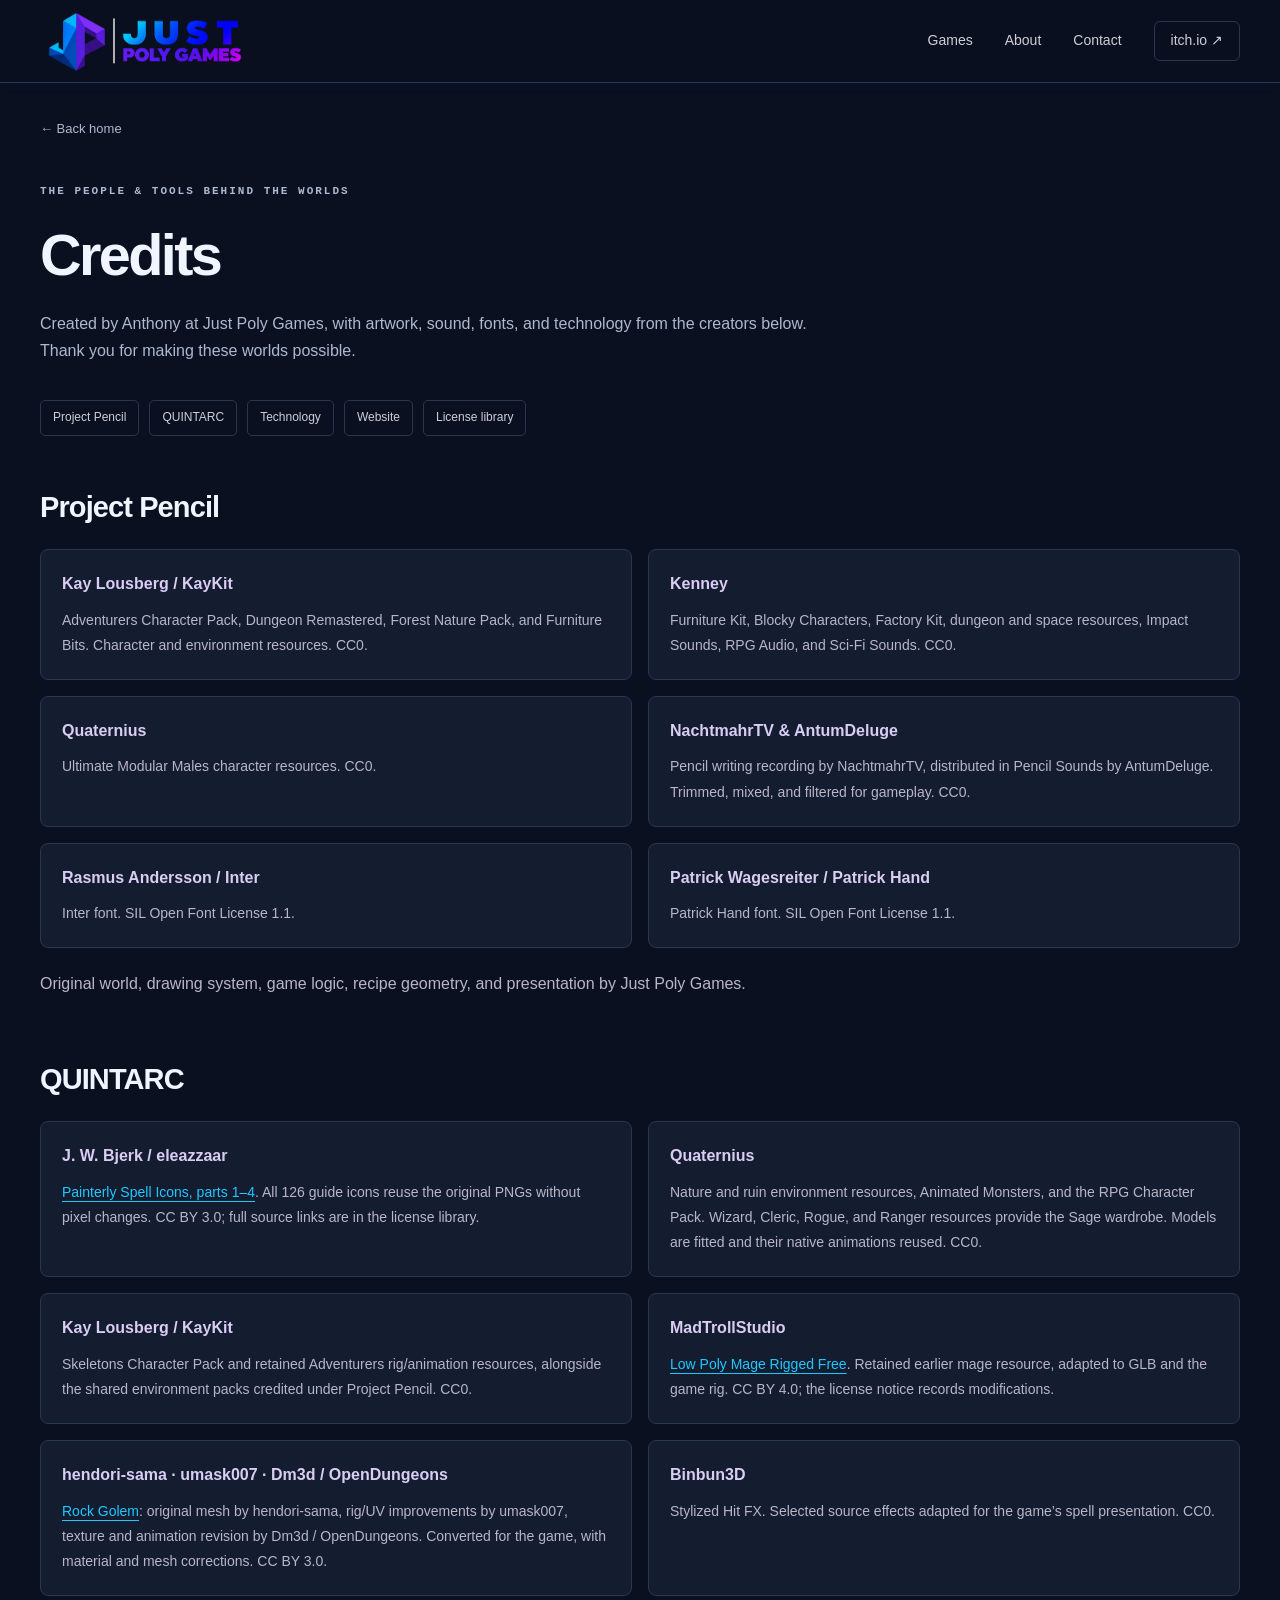
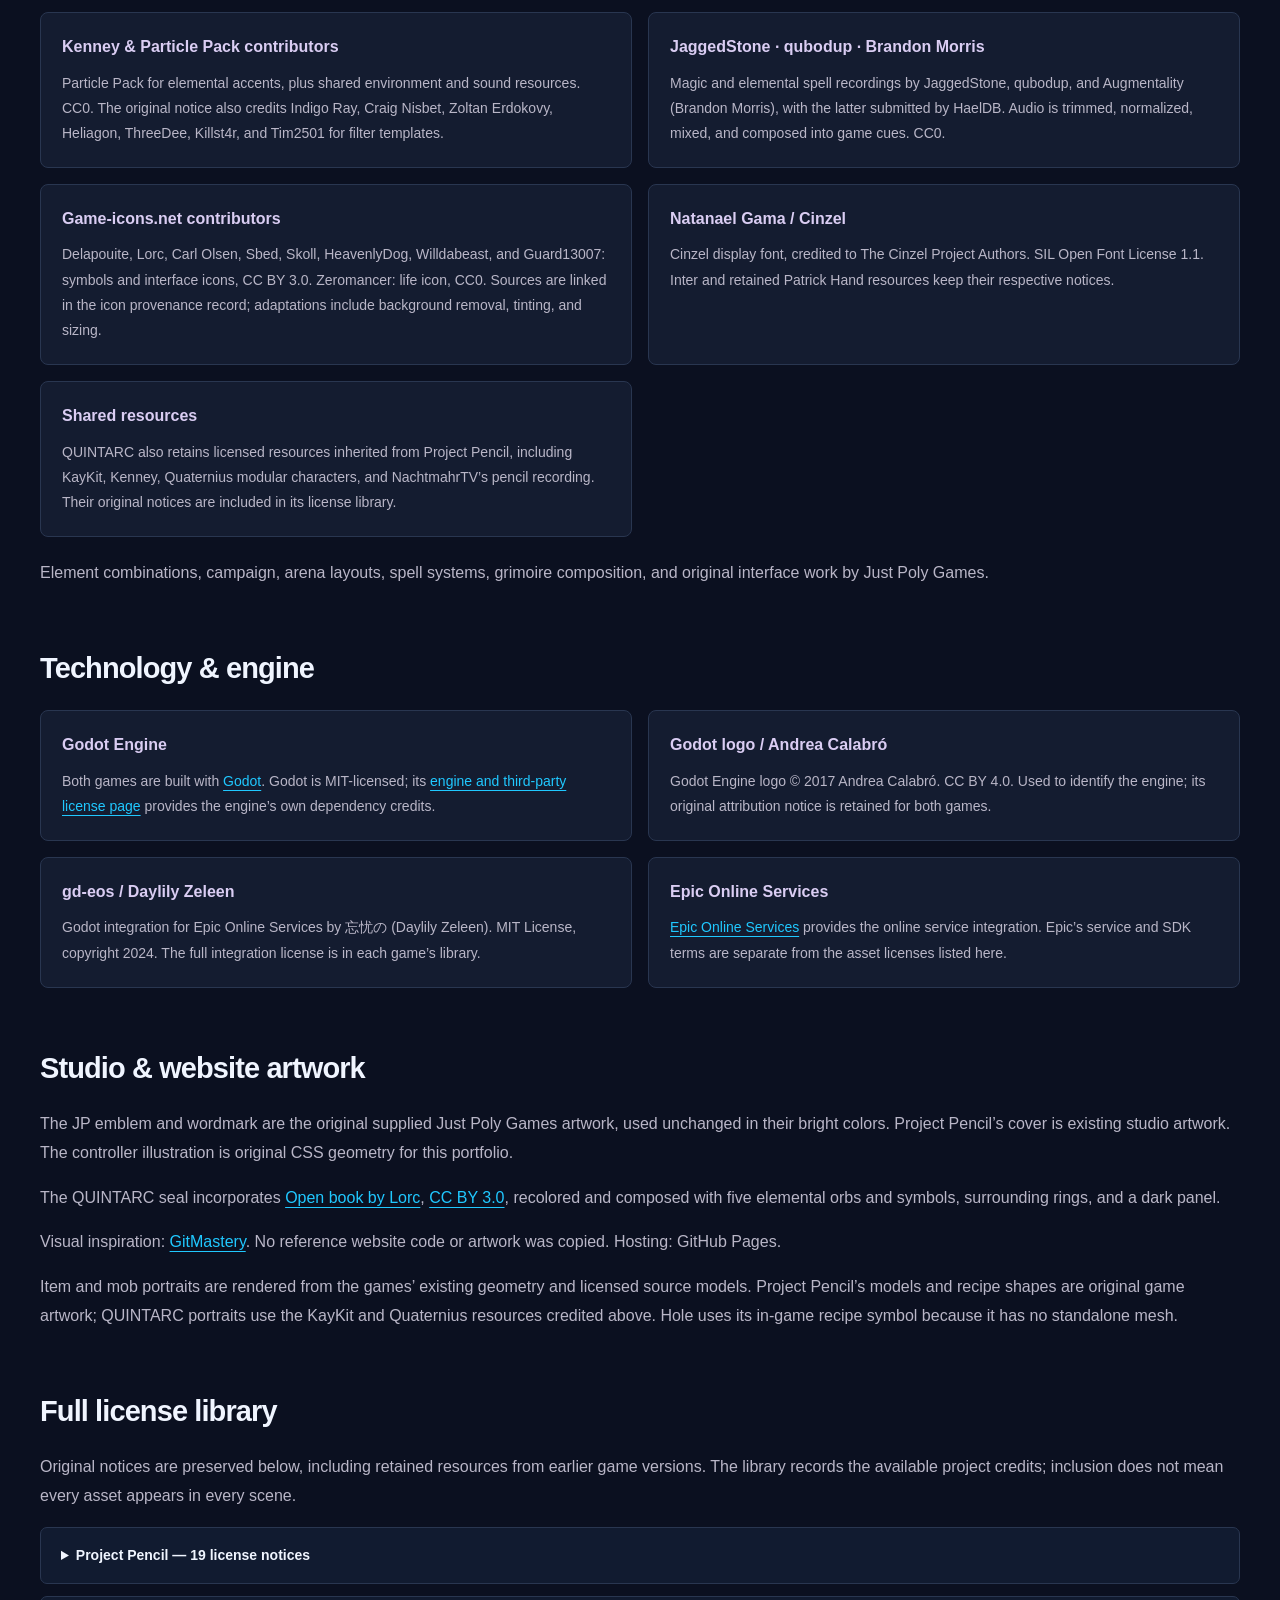
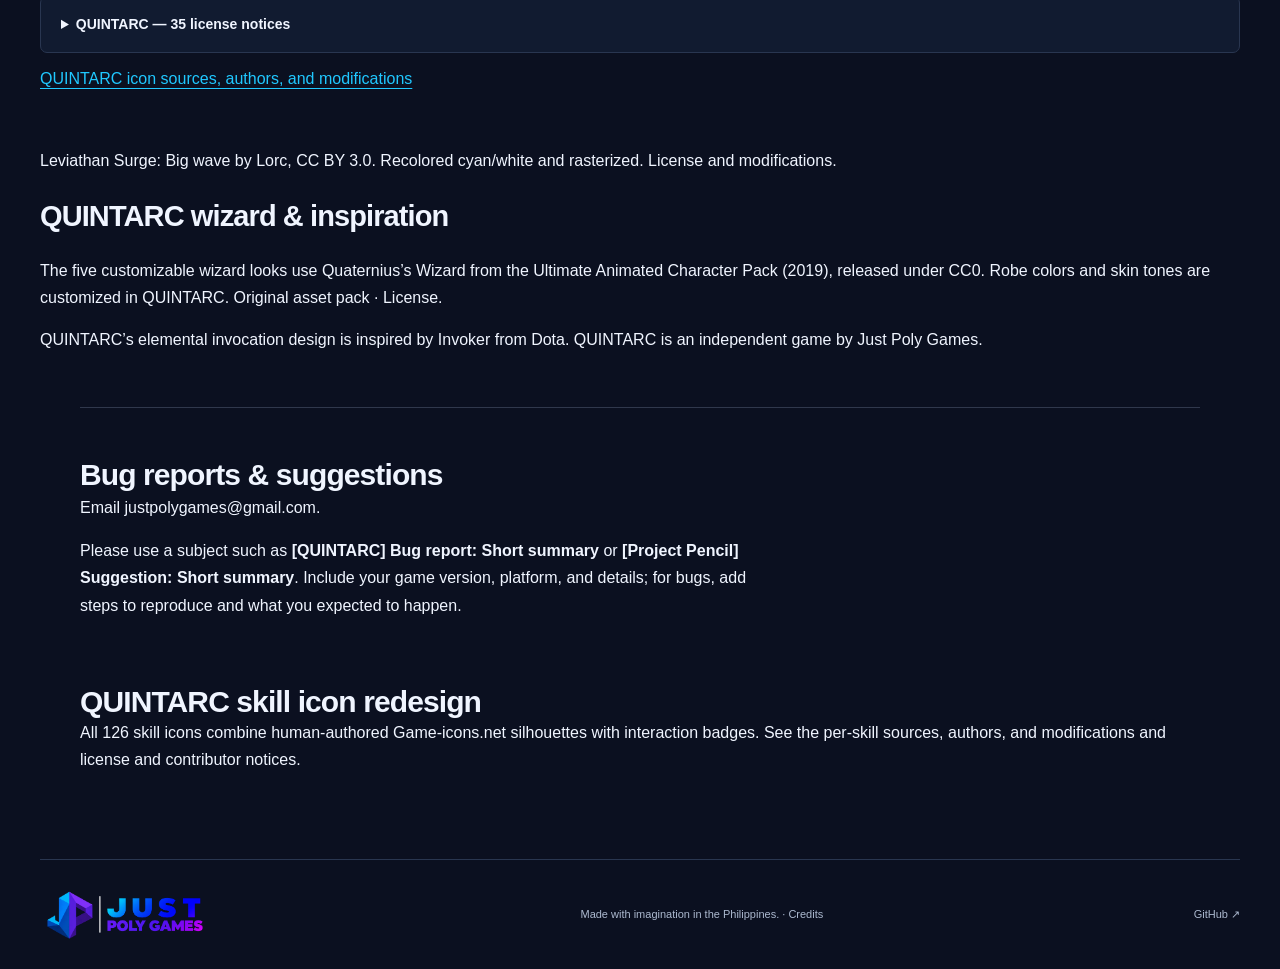
==== credits/index.html @ 2f8baa69 "Publish clean page URLs, current QUINTARC skills and contact details" ====
<!doctype html>
<html lang="en"><head>
<meta charset="utf-8">
<meta name="viewport" content="width=device-width, initial-scale=1">
<title>Game Credits, Creators &amp; Asset Licenses | Just Poly Games</title>
<meta name="description" content="Explore Project Pencil and QUINTARC credits: asset creators, character models, spell icons, sound, fonts, technology, and original license notices.">
<meta name="author" content="Anthony, Just Poly Games">
<meta name="robots" content="index, follow, max-image-preview:large">
<meta name="theme-color" content="#0b1020">
<link rel="canonical" href="https://justpolygames.github.io/credits/">
<meta property="og:type" content="website">
<meta property="og:site_name" content="Just Poly Games">
<meta property="og:locale" content="en_PH">
<meta property="og:title" content="Game Credits, Creators &amp; Asset Licenses | Just Poly Games">
<meta property="og:description" content="Explore Project Pencil and QUINTARC credits: asset creators, character models, spell icons, sound, fonts, technology, and original license notices.">
<meta property="og:url" content="https://justpolygames.github.io/credits/">
<meta property="og:image" content="https://justpolygames.github.io/assets/just-poly-icon.png">
<meta property="og:image:alt" content="Just Poly Games JP icon">
<meta property="og:image:type" content="image/png">
<meta property="og:image:width" content="1254">
<meta property="og:image:height" content="1254">
<meta name="twitter:card" content="summary">
<meta name="twitter:title" content="Game Credits, Creators &amp; Asset Licenses | Just Poly Games">
<meta name="twitter:description" content="Explore Project Pencil and QUINTARC credits: asset creators, character models, spell icons, sound, fonts, technology, and original license notices.">
<meta name="twitter:image" content="https://justpolygames.github.io/assets/just-poly-icon.png">
<meta name="twitter:image:alt" content="Just Poly Games JP icon">
<link rel="icon" href="/assets/just-poly-icon.png" type="image/png">
<link rel="stylesheet" href="/style.css?v=4c6f703e5e93">
<script src="/site.js?v=4e0687dd5b8b" defer></script>
<script type="application/ld+json">
{
  "@context": "https://schema.org",
  "@graph": [
    {
      "@type": "Organization",
      "@id": "https://justpolygames.github.io/#studio",
      "name": "Just Poly Games",
      "url": "https://justpolygames.github.io/",
      "logo": "https://justpolygames.github.io/assets/just-poly-icon.png",
      "sameAs": [
        "https://github.com/justpolygames",
        "https://justpolygames.itch.io/"
      ]
    },
    {
      "@type": "WebSite",
      "@id": "https://justpolygames.github.io/#website",
      "name": "Just Poly Games",
      "url": "https://justpolygames.github.io/",
      "publisher": {
        "@id": "https://justpolygames.github.io/#studio"
      },
      "inLanguage": "en"
    },
    {
      "@type": "WebPage",
      "@id": "https://justpolygames.github.io/credits/#webpage",
      "url": "https://justpolygames.github.io/credits/",
      "name": "Game Credits, Creators & Asset Licenses | Just Poly Games",
      "description": "Explore Project Pencil and QUINTARC credits: asset creators, character models, spell icons, sound, fonts, technology, and original license notices.",
      "isPartOf": {
        "@id": "https://justpolygames.github.io/#website"
      },
      "inLanguage": "en",
      "primaryImageOfPage": {
        "@type": "ImageObject",
        "url": "https://justpolygames.github.io/assets/just-poly-icon.png"
      }
    }
  ]
}
</script>
</head>
<body><a class="skip" href="#main">Skip to content</a><header class="site-header"><div class="wrap header-inner"><a class="brand" href="/" aria-label="Just Poly Games home"><img class="brand-logo" src="/assets/just-poly-games.png?v=53f25c708ec6" width="2172" height="724" alt="Just Poly Games"></a><nav aria-label="Main navigation"><a href="/#games">Games</a><a href="/#about">About</a><a href="#contact">Contact</a><a class="nav-external" href="https://justpolygames.itch.io/" target="_blank" rel="noopener noreferrer">itch.io <span aria-hidden="true">↗</span></a></nav></div></header><main id="main" class="wrap wiki"><a class="back-link" href="/">← Back home</a><section class="credits-intro"><p class="eyebrow">THE PEOPLE &amp; TOOLS BEHIND THE WORLDS</p><h1>Credits</h1><p>Created by Anthony at Just Poly Games, with artwork, sound, fonts, and technology from the creators below. Thank you for making these worlds possible.</p></section><nav class="credits-nav" aria-label="Credits sections"><a href="#project-pencil">Project Pencil</a><a href="#quintarc">QUINTARC</a><a href="#technology">Technology</a><a href="#website">Website</a><a href="#licenses">License library</a></nav><div class="wiki-content"><section class="wiki-section" id="project-pencil"><h2>Project Pencil</h2><div class="info-grid"><article class="info-card"><h3>Kay Lousberg / KayKit</h3><p>Adventurers Character Pack, Dungeon Remastered, Forest Nature Pack, and Furniture Bits. Character and environment resources. CC0.</p></article><article class="info-card"><h3>Kenney</h3><p>Furniture Kit, Blocky Characters, Factory Kit, dungeon and space resources, Impact Sounds, RPG Audio, and Sci-Fi Sounds. CC0.</p></article><article class="info-card"><h3>Quaternius</h3><p>Ultimate Modular Males character resources. CC0.</p></article><article class="info-card"><h3>NachtmahrTV &amp; AntumDeluge</h3><p>Pencil writing recording by NachtmahrTV, distributed in Pencil Sounds by AntumDeluge. Trimmed, mixed, and filtered for gameplay. CC0.</p></article><article class="info-card"><h3>Rasmus Andersson / Inter</h3><p>Inter font. SIL Open Font License 1.1.</p></article><article class="info-card"><h3>Patrick Wagesreiter / Patrick Hand</h3><p>Patrick Hand font. SIL Open Font License 1.1.</p></article></div><p>Original world, drawing system, game logic, recipe geometry, and presentation by Just Poly Games.</p></section><section class="wiki-section" id="quintarc"><h2>QUINTARC</h2><div class="info-grid"><article class="info-card"><h3>J. W. Bjerk / eleazzaar</h3><p><a href="https://opengameart.org/content/painterly-spell-icons-part-1" target="_blank" rel="noopener noreferrer">Painterly Spell Icons, parts 1–4</a>. All 126 guide icons reuse the original PNGs without pixel changes. CC BY 3.0; full source links are in the license library.</p></article><article class="info-card"><h3>Quaternius</h3><p>Nature and ruin environment resources, Animated Monsters, and the RPG Character Pack. Wizard, Cleric, Rogue, and Ranger resources provide the Sage wardrobe. Models are fitted and their native animations reused. CC0.</p></article><article class="info-card"><h3>Kay Lousberg / KayKit</h3><p>Skeletons Character Pack and retained Adventurers rig/animation resources, alongside the shared environment packs credited under Project Pencil. CC0.</p></article><article class="info-card"><h3>MadTrollStudio</h3><p><a href="https://sketchfab.com/3d-models/low-poly-mage-rigged-free-10771a1d02a145df95824b483515eeb6" target="_blank" rel="noopener noreferrer">Low Poly Mage Rigged Free</a>. Retained earlier mage resource, adapted to GLB and the game rig. CC BY 4.0; the license notice records modifications.</p></article><article class="info-card"><h3>hendori-sama · umask007 · Dm3d / OpenDungeons</h3><p><a href="https://opengameart.org/content/rock-golem" target="_blank" rel="noopener noreferrer">Rock Golem</a>: original mesh by hendori-sama, rig/UV improvements by umask007, texture and animation revision by Dm3d / OpenDungeons. Converted for the game, with material and mesh corrections. CC BY 3.0.</p></article><article class="info-card"><h3>Binbun3D</h3><p>Stylized Hit FX. Selected source effects adapted for the game’s spell presentation. CC0.</p></article><article class="info-card"><h3>Kenney &amp; Particle Pack contributors</h3><p>Particle Pack for elemental accents, plus shared environment and sound resources. CC0. The original notice also credits Indigo Ray, Craig Nisbet, Zoltan Erdokovy, Heliagon, ThreeDee, Killst4r, and Tim2501 for filter templates.</p></article><article class="info-card"><h3>JaggedStone · qubodup · Brandon Morris</h3><p>Magic and elemental spell recordings by JaggedStone, qubodup, and Augmentality (Brandon Morris), with the latter submitted by HaelDB. Audio is trimmed, normalized, mixed, and composed into game cues. CC0.</p></article><article class="info-card"><h3>Game-icons.net contributors</h3><p>Delapouite, Lorc, Carl Olsen, Sbed, Skoll, HeavenlyDog, Willdabeast, and Guard13007: symbols and interface icons, CC BY 3.0. Zeromancer: life icon, CC0. Sources are linked in the icon provenance record; adaptations include background removal, tinting, and sizing.</p></article><article class="info-card"><h3>Natanael Gama / Cinzel</h3><p>Cinzel display font, credited to The Cinzel Project Authors. SIL Open Font License 1.1. Inter and retained Patrick Hand resources keep their respective notices.</p></article><article class="info-card"><h3>Shared resources</h3><p>QUINTARC also retains licensed resources inherited from Project Pencil, including KayKit, Kenney, Quaternius modular characters, and NachtmahrTV’s pencil recording. Their original notices are included in its license library.</p></article></div><p>Element combinations, campaign, arena layouts, spell systems, grimoire composition, and original interface work by Just Poly Games.</p></section><section class="wiki-section" id="technology"><h2>Technology & engine</h2><div class="info-grid"><article class="info-card"><h3>Godot Engine</h3><p>Both games are built with <a href="https://godotengine.org/" target="_blank" rel="noopener noreferrer">Godot</a>. Godot is MIT-licensed; its <a href="https://godotengine.org/license/" target="_blank" rel="noopener noreferrer">engine and third-party license page</a> provides the engine’s own dependency credits.</p></article><article class="info-card"><h3>Godot logo / Andrea Calabró</h3><p>Godot Engine logo © 2017 Andrea Calabró. CC BY 4.0. Used to identify the engine; its original attribution notice is retained for both games.</p></article><article class="info-card"><h3>gd-eos / Daylily Zeleen</h3><p>Godot integration for Epic Online Services by 忘忧の (Daylily Zeleen). MIT License, copyright 2024. The full integration license is in each game’s library.</p></article><article class="info-card"><h3>Epic Online Services</h3><p><a href="https://dev.epicgames.com/en-US/services" target="_blank" rel="noopener noreferrer">Epic Online Services</a> provides the online service integration. Epic’s service and SDK terms are separate from the asset licenses listed here.</p></article></div></section><section class="wiki-section" id="website"><h2>Studio & website artwork</h2><p>The JP emblem and wordmark are the original supplied Just Poly Games artwork, used unchanged in their bright colors. Project Pencil’s cover is existing studio artwork. The controller illustration is original CSS geometry for this portfolio.</p><p>The QUINTARC seal incorporates <a href="https://game-icons.net/1x1/lorc/open-book.html" target="_blank" rel="noopener noreferrer">Open book by Lorc</a>, <a href="https://creativecommons.org/licenses/by/3.0/" target="_blank" rel="noopener noreferrer">CC BY 3.0</a>, recolored and composed with five elemental orbs and symbols, surrounding rings, and a dark panel.</p><p>Visual inspiration: <a href="https://gitmastery.me/" target="_blank" rel="noopener noreferrer">GitMastery</a>. No reference website code or artwork was copied. Hosting: GitHub Pages.</p><p>Item and mob portraits are rendered from the games’ existing geometry and licensed source models. Project Pencil’s models and recipe shapes are original game artwork; QUINTARC portraits use the KayKit and Quaternius resources credited above. Hole uses its in-game recipe symbol because it has no standalone mesh.</p></section><section class="wiki-section" id="licenses"><h2>Full license library</h2><p>Original notices are preserved below, including retained resources from earlier game versions. The library records the available project credits; inclusion does not mean every asset appears in every scene.</p><details><summary>Project Pencil — 19 license notices</summary><ul class="license-list"><li><a href="/assets/licenses/project-pencil/addons/gd-eos/LICENSE">addons/gd-eos/LICENSE</a></li><li><a href="/assets/licenses/project-pencil/assets/dungeon/License.txt">assets/dungeon/License</a></li><li><a href="/assets/licenses/project-pencil/assets/environment/archive/LICENSE.txt">assets/environment/archive/LICENSE</a></li><li><a href="/assets/licenses/project-pencil/assets/environment/dungeon/LICENSE.txt">assets/environment/dungeon/LICENSE</a></li><li><a href="/assets/licenses/project-pencil/assets/environment/factory/LICENSE.txt">assets/environment/factory/LICENSE</a></li><li><a href="/assets/licenses/project-pencil/assets/environment/factory/License.txt">assets/environment/factory/License</a></li><li><a href="/assets/licenses/project-pencil/assets/environment/forest/LICENSE.txt">assets/environment/forest/LICENSE</a></li><li><a href="/assets/licenses/project-pencil/assets/environment/space/License.txt">assets/environment/space/License</a></li><li><a href="/assets/licenses/project-pencil/assets/licenses/Godot-Logo-CC-BY-4.0.txt">Godot-Logo-CC-BY-4.0</a></li><li><a href="/assets/licenses/project-pencil/assets/licenses/Inter-OFL.txt">Inter-OFL</a></li><li><a href="/assets/licenses/project-pencil/assets/licenses/KayKit-Adventurers-CC0.txt">KayKit-Adventurers-CC0</a></li><li><a href="/assets/licenses/project-pencil/assets/licenses/Kenney-RPG-Audio.txt">Kenney-RPG-Audio</a></li><li><a href="/assets/licenses/project-pencil/assets/licenses/Kenney-Sci-Fi-Sounds.txt">Kenney-Sci-Fi-Sounds</a></li><li><a href="/assets/licenses/project-pencil/assets/licenses/PatrickHand-OFL.txt">PatrickHand-OFL</a></li><li><a href="/assets/licenses/project-pencil/assets/licenses/Quaternius-Modular-CC0.txt">Quaternius-Modular-CC0</a></li><li><a href="/assets/licenses/project-pencil/assets/licenses/characters-CC0.txt">characters-CC0</a></li><li><a href="/assets/licenses/project-pencil/assets/licenses/furniture-CC0.txt">furniture-CC0</a></li><li><a href="/assets/licenses/project-pencil/assets/licenses/pencil-writing.txt">pencil-writing</a></li><li><a href="/assets/licenses/project-pencil/assets/licenses/sounds-CC0.txt">sounds-CC0</a></li></ul></details><details><summary>QUINTARC — 35 license notices</summary><ul class="license-list"><li><a href="/assets/licenses/quintarc/addons/gd-eos/LICENSE">addons/gd-eos/LICENSE</a></li><li><a href="/assets/licenses/quintarc/assets/dungeon/License.txt">assets/dungeon/License</a></li><li><a href="/assets/licenses/quintarc/assets/environment/archive/LICENSE.txt">assets/environment/archive/LICENSE</a></li><li><a href="/assets/licenses/quintarc/assets/environment/dungeon/LICENSE.txt">assets/environment/dungeon/LICENSE</a></li><li><a href="/assets/licenses/quintarc/assets/environment/factory/LICENSE.txt">assets/environment/factory/LICENSE</a></li><li><a href="/assets/licenses/quintarc/assets/environment/factory/License.txt">assets/environment/factory/License</a></li><li><a href="/assets/licenses/quintarc/assets/environment/forest/LICENSE.txt">assets/environment/forest/LICENSE</a></li><li><a href="/assets/licenses/quintarc/assets/environment/space/License.txt">assets/environment/space/License</a></li><li><a href="/assets/licenses/quintarc/assets/licenses/Godot-Logo-CC-BY-4.0.txt">Godot-Logo-CC-BY-4.0</a></li><li><a href="/assets/licenses/quintarc/assets/licenses/Inter-OFL.txt">Inter-OFL</a></li><li><a href="/assets/licenses/quintarc/assets/licenses/KayKit-Adventurers-CC0.txt">KayKit-Adventurers-CC0</a></li><li><a href="/assets/licenses/quintarc/assets/licenses/Kenney-Particles-CC0.txt">Kenney-Particles-CC0</a></li><li><a href="/assets/licenses/quintarc/assets/licenses/Kenney-RPG-Audio.txt">Kenney-RPG-Audio</a></li><li><a href="/assets/licenses/quintarc/assets/licenses/Kenney-Sci-Fi-Sounds.txt">Kenney-Sci-Fi-Sounds</a></li><li><a href="/assets/licenses/quintarc/assets/licenses/PatrickHand-OFL.txt">PatrickHand-OFL</a></li><li><a href="/assets/licenses/quintarc/assets/licenses/QUINTARC-Audio.txt">QUINTARC-Audio</a></li><li><a href="/assets/licenses/quintarc/assets/licenses/QUINTARC-Binbun.txt">QUINTARC-Binbun</a></li><li><a href="/assets/licenses/quintarc/assets/licenses/QUINTARC-Cinzel-OFL.txt">QUINTARC-Cinzel-OFL</a></li><li><a href="/assets/licenses/quintarc/assets/licenses/QUINTARC-Mage.txt">QUINTARC-Mage</a></li><li><a href="/assets/licenses/quintarc/assets/licenses/QUINTARC-Monsters.txt">QUINTARC-Monsters</a></li><li><a href="/assets/licenses/quintarc/assets/licenses/QUINTARC-Nature.txt">QUINTARC-Nature</a></li><li><a href="/assets/licenses/quintarc/assets/licenses/QUINTARC-Painterly-Icons.txt">QUINTARC-Painterly-Icons</a></li><li><a href="/assets/licenses/quintarc/assets/licenses/QUINTARC-Rock-Golem.txt">QUINTARC-Rock-Golem</a></li><li><a href="/assets/licenses/quintarc/assets/licenses/QUINTARC-Ruins.txt">QUINTARC-Ruins</a></li><li><a href="/assets/licenses/quintarc/assets/licenses/QUINTARC-Sage.txt">QUINTARC-Sage</a></li><li><a href="/assets/licenses/quintarc/assets/licenses/QUINTARC-Skeletons.txt">QUINTARC-Skeletons</a></li><li><a href="/assets/licenses/quintarc/assets/licenses/QUINTARC-Symbols.txt">QUINTARC-Symbols</a></li><li><a href="/assets/licenses/quintarc/assets/licenses/Quaternius-Modular-CC0.txt">Quaternius-Modular-CC0</a></li><li><a href="/assets/licenses/quintarc/assets/licenses/characters-CC0.txt">characters-CC0</a></li><li><a href="/assets/licenses/quintarc/assets/licenses/furniture-CC0.txt">furniture-CC0</a></li><li><a href="/assets/licenses/quintarc/assets/licenses/pencil-writing.txt">pencil-writing</a></li><li><a href="/assets/licenses/quintarc/assets/licenses/sounds-CC0.txt">sounds-CC0</a></li><li><a href="/assets/licenses/quintarc/assets/quintarc/orb-effects/license.txt">assets/quintarc/orb-effects/license</a></li><li><a href="/assets/licenses/quintarc/assets/quintarc/sage/License.txt">assets/quintarc/sage/License</a></li><li><a href="/assets/licenses/quintarc/assets/quintarc/symbols/license.txt">assets/quintarc/symbols/license</a></li></ul></details><p><a href="/assets/licenses/quintarc-symbol-sources.json">QUINTARC icon sources, authors, and modifications</a></p></section></div><p>Leviathan Surge: <a href="https://game-icons.net/1x1/lorc/big-wave.html" target="_blank" rel="noopener noreferrer">Big wave by Lorc</a>, <a href="https://creativecommons.org/licenses/by/3.0/" target="_blank" rel="noopener noreferrer">CC BY 3.0</a>. Recolored cyan/white and rasterized. <a href="/assets/licenses/QUINTARC-Wave-Icon.txt">License and modifications</a>.</p><section class="wiki-section"><h2>QUINTARC wizard &amp; inspiration</h2><p>The five customizable wizard looks use Quaternius’s Wizard from the Ultimate Animated Character Pack (2019), released under CC0. Robe colors and skin tones are customized in QUINTARC. <a href="https://quaternius.com/packs/ultimatedanimatedcharacter.html">Original asset pack</a> · <a href="/assets/licenses/QUINTARC-Wizard-CC0.txt">License</a>.</p><p>QUINTARC’s elemental invocation design is inspired by Invoker from Dota. QUINTARC is an independent game by Just Poly Games.</p></section><section class="wrap contact-section" id="contact"><h2>Bug reports &amp; suggestions</h2><p>Email <a href="mailto:justpolygames@gmail.com">justpolygames@gmail.com</a>.</p><p>Please use a subject such as <strong>[QUINTARC] Bug report: Short summary</strong> or <strong>[Project Pencil] Suggestion: Short summary</strong>. Include your game version, platform, and details; for bugs, add steps to reproduce and what you expected to happen.</p></section><section class="wrap"><h2>QUINTARC skill icon redesign</h2><p>All 126 skill icons combine human-authored Game-icons.net silhouettes with interaction badges. See the <a href="/assets/quintarc-skill-icon-provenance.json">per-skill sources, authors, and modifications</a> and <a href="/assets/licenses/QUINTARC-Skill-Identity-Icons.txt">license and contributor notices</a>.</p></section></main><footer class="wrap footer"><a class="brand" href="/" aria-label="Just Poly Games home"><img class="brand-logo" src="/assets/just-poly-games.png?v=53f25c708ec6" width="2172" height="724" alt="Just Poly Games"></a><span>Made with imagination in the Philippines. · <a href="/credits/">Credits</a></span><a href="https://github.com/justpolygames" target="_blank" rel="noopener noreferrer">GitHub ↗</a></footer></body></html>
---- style.css ----
:root{color-scheme:dark;--bg:#0b1020;--panel:#141c30;--line:#293650;--text:#f0f5ff;--muted:#acb9cf;--cyan:#20c8ff;--purple:#b181ff;--blue:#0879ff;--violet:#803bff}*{box-sizing:border-box}html{scroll-behavior:smooth;scroll-padding-top:92px}body{margin:0;background:var(--bg);color:var(--text);font-family:Arial,Helvetica,sans-serif;font-size:16px;line-height:1.65}a{color:inherit;text-decoration:none}button,input{font:inherit}a,button,input,summary{-webkit-tap-highlight-color:transparent}a:focus-visible,button:focus-visible,input:focus-visible,summary:focus-visible{outline:3px solid var(--cyan);outline-offset:6px}.wrap{width:min(1200px,calc(100% - 80px));margin-inline:auto}.site-header{border-bottom:1px solid var(--line);background:#0b1020f5;position:sticky;top:0;z-index:20;backdrop-filter:blur(16px)}.header-inner{height:82px;display:flex;justify-content:space-between;align-items:center;gap:20px}.brand{display:flex;align-items:center;gap:10px;font-size:14px;font-weight:900;letter-spacing:1.2px}.brand-light{font-weight:400;color:var(--muted)}nav{display:flex;gap:32px;align-items:center}nav>a{font-size:14px;color:#ceced8}nav>a:hover{color:var(--cyan)}.nav-external{border:1px solid var(--line);padding:7px 16px;border-radius:6px}.hero{display:grid;grid-template-columns:1.12fr 1fr;gap:60px;align-items:center;padding-block:86px 88px}.eyebrow{font:11px/1.6 'Courier New',monospace;letter-spacing:2px;font-weight:700;color:var(--muted);display:flex;gap:10px;align-items:center;margin:0 0 22px}.dot{display:inline-block;width:7px;height:7px;border-radius:50%;background:var(--cyan);box-shadow:0 0 12px #20c8ff44;flex-shrink:0}h1,h2,h3,p{margin-top:0}h1{font-size:clamp(38px,4.5vw,64px);line-height:1.12;letter-spacing:-2.6px;margin-bottom:24px;font-weight:800}.serif{font-family:Georgia,serif;font-weight:400;font-style:italic;color:var(--purple)}.highlight{color:var(--cyan)}.intro{color:var(--muted);font-size:17px;line-height:1.85;margin-bottom:28px}.button{display:inline-flex;align-items:center;justify-content:center;gap:14px;border:1px solid transparent;border-radius:6px;padding:12px 20px;font-size:14px;font-weight:700;cursor:pointer;min-height:46px}.primary{background:var(--cyan);color:#061827;box-shadow:0 4px 0 #087ab8}.primary:hover{background:#75ddff;transform:translateY(-2px)}.secondary{background:#192941;border-color:#3b5273;color:var(--text)}.secondary:hover{border-color:var(--cyan)}.hero-note{display:block;color:var(--muted);font:11px 'Courier New',monospace;margin-top:21px}.player-panel{position:relative;transform:rotate(2deg);border:1px solid #354c77;border-radius:12px;background:#131e37;box-shadow:10px 12px 0 #17223c,0 0 100px #286aff20;overflow:hidden}.panel-bar{display:flex;align-items:center;justify-content:space-between;border-bottom:1px solid #2a3e60;padding:13px 20px;font:10px 'Courier New',monospace;letter-spacing:1.5px;color:#c7b9df}.panel-bar .dot{margin-right:8px;width:5px;height:5px}.scene{position:relative;height:266px;overflow:hidden;background:radial-gradient(ellipse at center,#174a8575,transparent 70%)}.scene-grid{position:absolute;inset:0;background-image:linear-gradient(#74638c1a 1px,transparent 1px),linear-gradient(90deg,#74638c1a 1px,transparent 1px);background-size:30px 30px;transform:perspective(270px) rotateX(30deg) scale(1.3);mask-image:linear-gradient(transparent,#000)}.scene-label{position:absolute;top:21px;left:24px;font:9px 'Courier New',monospace;letter-spacing:2px;color:#9a8caf}.star{position:absolute;color:var(--cyan)}.s1{top:55px;left:20%;font-size:24px}.s2{right:20%;top:35px;color:#bc9bf5}.s3{bottom:37px;right:21%;font-size:12px}.orbit{position:absolute;border:1px solid #82719a4d;border-radius:50%;width:300px;height:140px;left:50%;top:53%;transform:translate(-50%,-50%) rotate(-30deg)}.o2{transform:translate(-50%,-50%) rotate(30deg);border-style:dashed}.controller{width:206px;height:120px;background:linear-gradient(145deg,#11c4f5,#5542df);border:3px solid #b6deff;border-bottom-width:9px;border-radius:48px 48px 33px 33px;position:absolute;left:50%;top:50%;transform:translate(-50%,-50%) rotate(-13deg);box-shadow:8px 13px 0 #102747,0 20px 35px #0008}.dpad{position:absolute;width:48px;height:16px;background:#0d294a;top:42px;left:24px;border-radius:3px}.dpad:before{content:'';position:absolute;width:16px;height:48px;background:#0d294a;left:16px;top:-16px;border-radius:3px}.pad-button{position:absolute;width:15px;height:15px;background:var(--cyan);border-radius:50%;border:2px solid #136c9a;box-shadow:0 2px 0 #17416a}.b1{right:31px;top:22px}.b2{right:15px;top:39px}.b3{right:47px;top:39px}.b4{right:31px;top:56px}.pad-line{position:absolute;background:#59436e;width:24px;height:5px;border-radius:4px;bottom:20px;left:86px}.floating-tag{position:absolute;font:9px 'Courier New',monospace;color:#d0c4e2;border:1px solid #3c6291;background:#142943;padding:6px 9px;border-radius:4px}.tag1{right:21px;top:73px;transform:rotate(7deg)}.tag2{left:29px;bottom:40px;transform:rotate(-7deg)}.player-info{border-top:1px solid #2a3e60;padding:21px 24px;display:flex;justify-content:space-between;align-items:center;gap:12px}.player-info strong{display:block;font-size:24px;line-height:1.3}.player-info span:not(.status){font-size:12px;color:#aaa1bd}.status{font:8px 'Courier New',monospace;letter-spacing:1px;color:var(--cyan);border:1px solid #20c8ff45;background:#20c8ff0a;padding:7px 8px;border-radius:3px}.skill-tree{padding:12px 24px 18px;display:flex;align-items:center;gap:10px;font:9px 'Courier New',monospace;color:#c5b2e7}.skill-tree i{height:1px;background:#59476e;flex:1}.ticker{border-block:1px solid #283b5b;background:#121c32;overflow:hidden}.ticker>div{max-width:1200px;margin:auto;display:flex;justify-content:space-around;gap:30px;white-space:nowrap;padding:15px 20px;color:#b4a7c9;font:10px 'Courier New',monospace;font-weight:700;letter-spacing:2px}.ticker span{color:var(--cyan)}.games-section{padding-block:66px 80px;scroll-margin-top:20px}.section-heading{display:flex;align-items:flex-end;justify-content:space-between;gap:24px;margin-bottom:30px}.section-heading .eyebrow{margin-bottom:10px}h2{font-size:30px;letter-spacing:-.9px;line-height:1.25;margin-bottom:0}.accent{color:var(--cyan)}.counter{color:var(--muted);font:10px 'Courier New',monospace;white-space:nowrap;margin-bottom:4px}.games-grid{display:grid;grid-template-columns:repeat(3,minmax(0,1fr));gap:22px}.game-card{border:1px solid var(--line);border-radius:10px;background:var(--panel);overflow:hidden;transition:transform .18s,border-color .18s;min-width:0}.game-card[href]:hover{transform:translateY(-6px);border-color:var(--purple)}.card-art{height:234px;position:relative;overflow:hidden;display:flex;align-items:center;justify-content:center}.card-number{position:absolute;left:14px;top:13px;z-index:2;font:10px 'Courier New',monospace;border:1px solid #59525b;padding:2px 6px;border-radius:3px;color:#ded4df;background:#131e37}.pencil-art{background:#fff1da}.pencil-art img{width:auto;max-width:100%;height:100%;object-fit:contain}.quintarc-art{background:radial-gradient(ellipse,#332945,#15111e 73%)}.quintarc-art img{height:177px;width:177px;object-fit:contain;mix-blend-mode:screen;margin-bottom:28px}.art-wordmark{position:absolute;bottom:14px;color:#e2c88f;font-family:Georgia,serif;letter-spacing:6px;font-size:19px}.card-copy{padding:23px}.tags{display:flex;flex-wrap:wrap;gap:8px;font:9px 'Courier New',monospace;font-weight:700;letter-spacing:.7px;color:var(--muted);margin-bottom:14px}.tags>span{border:1px solid #494452;border-radius:3px;padding:4px 7px}.card-copy h3{font-size:22px;letter-spacing:-.5px;display:flex;justify-content:space-between;margin-bottom:12px}.card-copy h3 span{font-size:20px;color:var(--muted)}.card-copy p,.next-card>p:not(.eyebrow){color:var(--muted);font-size:14px;line-height:1.75}.card-bottom{border-top:1px solid var(--line);padding-top:18px;margin-top:24px;display:flex;justify-content:space-between;align-items:center;gap:8px;font-size:10px}.card-bottom>span{color:var(--muted);white-space:nowrap}.card-bottom .dot{width:5px;height:5px;margin-right:5px}.card-bottom strong{color:var(--cyan);font-size:10px}.next-card{display:flex;flex-direction:column;align-items:center;justify-content:center;text-align:center;border-style:dashed;background:linear-gradient(135deg,#141c3055,#17151e);padding:32px}.locked-icon{width:76px;height:76px;border:1px dashed #575263;border-radius:15px;display:grid;place-items:center;color:#898195;font:32px Georgia,serif;transform:rotate(-8deg);margin-bottom:36px;box-shadow:7px 7px 0 #17223a}.next-card .eyebrow{font-size:9px;letter-spacing:1.4px;margin-bottom:14px}.next-card h3{font-size:21px;letter-spacing:-.5px}.next-label{color:#93899e;font:9px 'Courier New',monospace;letter-spacing:.5px;margin-top:20px}.about-section{border-top:1px solid var(--line);padding-block:66px 76px;display:grid;grid-template-columns:1fr 1.3fr;gap:80px}.about-section h2{font-size:38px;line-height:1.18;margin-bottom:26px}.career{display:flex;flex-wrap:wrap;gap:7px;max-width:340px}.career span{font-size:11px;color:#b7b0c5;border:1px solid #344766;background:#17243b;border-radius:5px;padding:5px 9px}.about-copy p{color:var(--muted);font-size:15px;line-height:1.85;margin-bottom:20px}.about-copy em{color:#d7c7f0}.text-link{color:var(--cyan);font-size:14px;border-bottom:1px solid #20c8ff50;padding-bottom:4px}.footer{border-top:1px solid var(--line);display:flex;justify-content:space-between;gap:20px;align-items:center;padding-block:26px;color:var(--muted);font-size:11px}.footer .brand{font-size:10px;color:#d6d3df}.footer>a:last-child:hover{color:var(--cyan)}.skip{position:fixed;left:10px;top:-100px;z-index:50;background:var(--cyan);color:#111;padding:10px}.skip:focus{top:10px}.wiki{padding-block:32px 70px}.back-link{font-size:13px;color:var(--muted)}.back-link:hover{color:var(--cyan)}.wiki-hero{display:grid;grid-template-columns:1.3fr 1fr;gap:60px;align-items:center;padding-block:50px}.wiki-hero h1{font-size:60px;margin-bottom:13px}.wiki-hero .eyebrow{margin-bottom:18px;color:var(--purple)}.wiki-hero p:not(.eyebrow){color:var(--muted);max-width:560px}.wiki-hero .wiki-tagline{color:var(--text)!important;font-size:24px;line-height:1.4;margin-bottom:16px}.wiki-hero>img{width:100%;height:270px;object-fit:contain;border-radius:12px;background:#191623}.wiki-hero.project-pencil>img{background:#fff1da}.wiki-hero .tags{margin-top:25px}.wiki-layout{display:grid;grid-template-columns:210px minmax(0,1fr);gap:60px;border-top:1px solid var(--line);padding-top:40px}.wiki-nav{position:sticky;top:115px;display:flex;flex-direction:column;align-items:stretch;gap:4px}.wiki-nav .eyebrow{margin-bottom:12px}.wiki-nav a{font-size:13px;border-left:2px solid #34303f;padding:8px 12px}.wiki-nav a:hover,.wiki-nav a:focus-visible{border-left-color:var(--cyan);background:#14253d}.dev-note{border-left:3px solid var(--purple);background:#201d38;padding:16px 20px;color:#c7bbda;font-size:13px}.wiki-section{margin-bottom:54px;scroll-margin-top:110px}.wiki-section>h2{margin-bottom:24px;padding-top:8px;font-size:29px}.wiki-content p,.wiki-content li{color:#b9b6c7}.wiki-content strong{color:var(--text)}.wiki-content p{line-height:1.8}.wiki-content h3{font-size:18px;margin-top:26px;margin-bottom:10px}.info-grid{display:grid;grid-template-columns:1fr 1fr;gap:16px;margin-bottom:22px}.info-card{border:1px solid var(--line);background:var(--panel);padding:21px;border-radius:8px}.info-card h3{margin-top:0;color:#dacdf3;font-size:16px}.info-card p{margin-bottom:0;font-size:14px}.wiki-content details{border:1px solid var(--line);border-radius:7px;padding:16px 20px;margin-block:12px;background:#111b30}.wiki-content summary{cursor:pointer;font-size:14px;font-weight:600}.wiki-content details p{margin:15px 0 0;font-size:14px}.wiki-content a:not(.button){color:var(--cyan);text-decoration:underline;text-underline-offset:4px}.table-scroll{overflow-x:auto;border:1px solid var(--line);border-radius:8px}table{border-collapse:collapse;width:100%;font-size:14px;text-align:left}th{background:#272131;color:#d4c4ed}td,th{padding:14px 18px;border-bottom:1px solid var(--line)}td{color:#c2bfce}tr:last-child td{border:0}kbd{font:12px/1.5 'Courier New',monospace;background:#202d48;color:#e3d7f3;padding:3px 6px;border-radius:4px;box-decoration-break:clone;-webkit-box-decoration-break:clone}.search-label{display:block;margin-bottom:8px;font-size:14px;color:#e3dbef}.search-row{display:flex;gap:12px}.search-row input{min-width:0;flex:1;background:#111b30;color:var(--text);border:1px solid #625471;border-radius:6px;padding:12px 15px}.search-row input::placeholder{color:#a9a1b5}#spell-count{font:12px 'Courier New',monospace;margin:18px 0 25px;color:var(--cyan)}.spell-list{display:grid;grid-template-columns:1fr 1fr;gap:14px}.spell-card{background:#141c30;border:1px solid var(--line);border-radius:8px;padding:20px}.spell-card h3{margin:0 0 9px;font-size:18px}.spell-card .recipe{font:11px/1.6 'Courier New',monospace;color:var(--purple);margin-bottom:12px}.spell-card p{font-size:13px}.spell-stats{border-top:1px solid var(--line);padding-top:12px;display:flex;flex-direction:column;gap:8px;color:#bcb6c8;font-size:11px}[hidden]{display:none!important}@media(min-width:1450px){.hero{padding-block:100px}.card-art{height:245px}}@media(max-width:1100px){.wrap{width:calc(100% - 48px)}.hero{gap:35px}.card-copy{padding:17px}.card-bottom{align-items:flex-start;flex-direction:column}.section-heading h2{font-size:27px}.counter{font-size:9px}.wiki-layout{gap:32px;grid-template-columns:175px minmax(0,1fr)}}@media(max-width:800px){.hero{grid-template-columns:1fr;gap:48px;padding-block:50px 60px}.hero-copy{max-width:620px}h1{font-size:55px}.player-panel{max-width:480px;width:100%;margin-inline:auto;transform:rotate(1deg)}.section-heading{display:block}.counter{display:block;margin-top:18px}.games-grid{grid-template-columns:repeat(2,minmax(0,1fr))}.next-card{grid-column:1/-1;min-height:245px}.next-card .locked-icon{margin-bottom:22px;width:50px;height:50px}.next-card>p{max-width:350px}.about-section{grid-template-columns:1fr;gap:32px;padding-block:44px}.about-section h2{font-size:34px}.footer{flex-wrap:wrap}.wiki-hero{gap:25px}.wiki-hero h1{font-size:43px}.wiki-hero>img{height:220px}.wiki-layout{grid-template-columns:1fr;gap:24px}.wiki-nav{position:static;flex-direction:row;flex-wrap:wrap;gap:8px}.wiki-nav .eyebrow{width:100%}.wiki-nav a{border:1px solid var(--line);border-radius:4px;padding:7px 10px;font-size:11px}.wiki-section{scroll-margin-top:100px}}@media(max-width:520px){.wrap{width:calc(100% - 36px)}.header-inner{height:68px;gap:8px}.brand{font-size:10px;letter-spacing:.5px;gap:7px}.brand img{width:26px;height:26px}.brand-light{display:none}nav{gap:16px}nav>a{font-size:12px}.nav-external{padding:5px 8px}.hero{padding-block:42px 48px;gap:38px}h1{font-size:41px;letter-spacing:-1.7px}.hero .eyebrow{font-size:9px;letter-spacing:1.2px}.intro{font-size:15px}.hero-note{font-size:10px}.player-panel{transform:none}.scene{height:240px}.status{font-size:7px}.floating-tag{font-size:8px;padding:5px}.tag1{right:10px;top:63px}.tag2{left:15px;bottom:29px}.games-section{padding-block:40px 48px}.games-grid{grid-template-columns:1fr}.section-heading h2{font-size:27px}.card-art{height:240px}.card-copy{padding:22px}.card-bottom{flex-direction:row;align-items:center}.next-card{grid-column:auto;min-height:300px}.ticker>div{justify-content:flex-start;font-size:9px}.about-section h2{font-size:32px}.footer{gap:15px;font-size:10px}.footer>span{order:3;width:100%}.wiki{padding-top:24px}.wiki-hero{grid-template-columns:1fr;padding-block:32px}.wiki-hero h1{font-size:43px}.wiki-hero>img{height:230px}.wiki-hero .wiki-tagline{font-size:22px}.wiki-layout{padding-top:28px}.info-grid,.spell-list{grid-template-columns:1fr}.wiki-section>h2{font-size:26px}.wiki-content p{font-size:15px}.wiki-content th,.wiki-content td{padding:12px;font-size:12px}.wiki-content kbd{font-size:10px}.search-row{gap:8px}.search-row input{font-size:13px;padding:10px}.search-row .button{padding:10px 13px}.info-card{padding:18px}}@media(prefers-reduced-motion:reduce){html{scroll-behavior:auto}*,*:before,*:after{transition:none!important;animation:none!important}}

/* Just Poly Games: supplied JP icon, bold wordmark, cyan/blue/violet palette. */
.brand{gap:7px;letter-spacing:0;flex-shrink:0}
.brand img{width:52px;height:52px;object-fit:contain;flex-shrink:0}
.brand-wordmark{display:flex;flex-direction:column;align-items:flex-start;font-family:"Arial Black",Arial,Helvetica,sans-serif;font-weight:900;line-height:.98;letter-spacing:.6px}
.brand-wordmark>span:first-child{font-size:23px;color:#20c8ff}
.brand-wordmark>span:last-child{font-size:12px;color:#b181ff;letter-spacing:1.1px;margin-top:5px}
h1,h2,h3{font-family:"Arial Black",Arial,Helvetica,sans-serif;font-weight:900}
.idea-accent{color:#b181ff;font-style:normal;font-weight:900}
.highlight{color:#20c8ff}
.player-panel{background:linear-gradient(145deg,#102647,#24133f)}
.scene{background:radial-gradient(ellipse at 25% 35%,#008dff44,transparent 65%),radial-gradient(ellipse at 80% 70%,#803bff44,transparent 60%)}
.controller{background:linear-gradient(140deg,#11c4f5 0%,#0879ff 45%,#803bff 100%)}
.primary{background:#20c8ff;box-shadow:0 4px 0 #116ea9}
.primary:hover{background:#75ddff}
.footer .brand img{width:44px;height:44px}
.footer .brand-wordmark>span:first-child{font-size:18px}
.footer .brand-wordmark>span:last-child{font-size:9px}
@media(max-width:520px){.brand img{width:40px;height:40px}.brand-wordmark>span:first-child{font-size:18px}.brand-wordmark>span:last-child{font-size:9px;letter-spacing:.6px;margin-top:4px}.header-inner{gap:8px}.header-inner nav{gap:12px}.header-inner nav>a{font-size:11px}.header-inner .nav-external{padding:5px 7px}}
@media(max-width:360px){.header-inner nav{gap:9px}.brand img{width:34px;height:34px}.brand-wordmark>span:first-child{font-size:16px}.brand-wordmark>span:last-child{font-size:8px}.header-inner .nav-external{padding:4px 6px}}

/* Game guide catalogs */
.spell-heading{display:flex;align-items:center;gap:14px;margin-bottom:14px}
.spell-heading img{flex:0 0 56px;width:56px;height:56px;object-fit:contain;border:1px solid #536a99;border-radius:7px;background:#0b1020}
.spell-heading h3{margin:0;line-height:1.3}
.item-card h4{font-size:16px;color:#dacdf3;margin:0 0 10px}
.mob-card .eyebrow{font-size:9px;letter-spacing:1px;color:#20c8ff;margin-bottom:12px}
.boss-list{padding-left:22px;font-size:14px}
.boss-list li{margin-bottom:10px}

.credits-intro{max-width:800px;padding-block:42px 20px}.credits-intro p:not(.eyebrow){color:var(--muted)}.credits-nav{display:flex;flex-wrap:wrap;gap:10px;margin-bottom:45px}.credits-nav a{border:1px solid var(--line);padding:7px 12px;border-radius:5px;font-size:12px}.license-list{padding-left:22px;font-size:13px;overflow-wrap:anywhere}.license-list li{margin-block:9px}

/* Full reference lockup: faceted JP, vertical divider, JUST / POLY GAMES. */
.brand img.brand-logo{width:210px;height:auto;max-height:72px;object-fit:contain}
.footer .brand img.brand-logo{width:170px;height:auto;max-height:none}
@media(max-width:520px){.brand img.brand-logo{width:148px;height:auto}.footer .brand img.brand-logo{width:150px}}
@media(max-width:360px){.brand img.brand-logo{width:125px;height:auto}}

/* Portraits rendered from the games' actual source geometry and licensed models. */
.item-portrait{float:left;width:88px;height:88px;object-fit:contain;margin:0 17px 8px 0;border-radius:7px;background:#141c30}
.item-card{display:flow-root;min-height:132px}
.mob-portrait{display:block;width:100%;height:210px;object-fit:contain;border-radius:7px;margin-bottom:20px;background:#141c30}
.boss-list{padding-left:0;list-style:none}
.boss-list li{display:flex;align-items:center;gap:16px;padding:10px 0;border-bottom:1px solid var(--line)}
.boss-list img{flex:0 0 72px;width:72px;height:72px;object-fit:contain;border-radius:6px}
@media(max-width:520px){.item-portrait{width:76px;height:76px;margin-right:13px}.mob-portrait{height:210px}}

/* Vivid cyan / electric blue / violet from the original studio logo. */
.site-header{border-bottom-color:#263960;box-shadow:0 1px 16px #0879ff0a}
.hero{background:radial-gradient(ellipse at 90% 40%,#5528d511,transparent 60%)}
.highlight{color:var(--cyan);background:linear-gradient(100deg,#20c8ff 5%,#62a5ff 55%,#b181ff 100%);background-clip:text;-webkit-background-clip:text;-webkit-text-fill-color:transparent}
.idea-accent{color:var(--purple)}
.primary{background:linear-gradient(110deg,#20c8ff,#60b5ff);color:#07162b;box-shadow:0 4px 0 #124bc1,0 0 24px #0879ff20}
.primary:hover{background:linear-gradient(110deg,#75ddff,#87caff)}
.player-panel{border-color:#5250a5;box-shadow:10px 12px 0 #241944,0 0 90px #0879ff14}
.panel-bar{background:linear-gradient(90deg,#0879ff12,#803bff16);border-bottom-color:#394475}
.player-info{border-top-color:#394475}
.status{color:var(--cyan);border-color:#20c8ff55;background:#0879ff14}
.floating-tag{background:#151c39;border-color:#6750aa;color:#ded4ff}
.ticker{background:linear-gradient(90deg,#0f2140,#22163d);border-color:#343965}
.ticker>div{color:#c1c8e5}
.ticker span{color:var(--cyan)}
.career span{background:linear-gradient(120deg,#142849,#251d42);border-color:#3c4672;color:#c6d4ee}
.game-card[href]:hover{border-color:var(--violet);box-shadow:0 8px 28px #803bff14}
.secondary:hover,.credits-nav a:hover{border-color:var(--blue);background:#172d50}
.wiki-nav a:hover,.wiki-nav a:focus-visible{border-left-color:var(--cyan);background:linear-gradient(90deg,#0879ff20,#803bff0a)}
.dev-note{border-left-color:var(--violet);background:#201b37}
.search-row input{border-color:#5662a0}
.spell-heading img{border-color:#7660b4}
@media(forced-colors:active){.highlight{background:none;-webkit-text-fill-color:CanvasText}}

.quintarc-art img{width:100%;height:100%;object-fit:contain;mix-blend-mode:normal;margin:0}.quintarc-art{background:#0c0b11}

/* Store links: reversed split-button layout, icon segment first. */
/* Store colors retain each platform identity, including unavailable stores. */
.store-buttons{display:flex;flex-wrap:wrap;gap:10px;margin-top:22px}
.store-button{--store-color:#fa5c5c;display:inline-flex;align-items:stretch;min-height:46px;padding:0;border:1px solid var(--store-color);border-radius:0;background:#fff;color:#a32232;font-family:inherit;font-size:14px;font-weight:700;line-height:1.2;text-decoration:none;overflow:hidden;transition:background .15s}
.store-button--steam{--store-color:#171d25;color:#171d25}
.store-button--epic{--store-color:#18181c;color:#18181c}
.store-icon{display:flex;align-items:center;justify-content:center;flex:0 0 46px;width:46px;background:var(--store-color)}
.store-icon img{width:22px;height:22px;object-fit:contain;background:transparent;border-radius:0;filter:brightness(0) invert(1)}
.store-label{display:flex;align-items:center;justify-content:center;padding:12px 17px;white-space:nowrap}
a.store-button:hover{background:#fff0f0;transform:none}
a.store-button:focus-visible{outline:3px solid #fa5c5c;outline-offset:4px}
.store-button:disabled{cursor:not-allowed;opacity:.5;box-shadow:none}
.store-button:disabled .store-label{background:#edf0f3}

.wiki-hero>img.quintarc-hero-cover{object-fit:cover;background:#090e18}

/* Match homepage game-card cover heights. */
.quintarc-art img{display:block;width:100%;height:100%;object-fit:cover}
.inspiration{max-width:70ch;color:var(--text)}

.contact-section {padding-block: 3rem; border-top: 1px solid var(--border, #30384c);}
.contact-section p {max-width: 75ch; line-height: 1.7;}
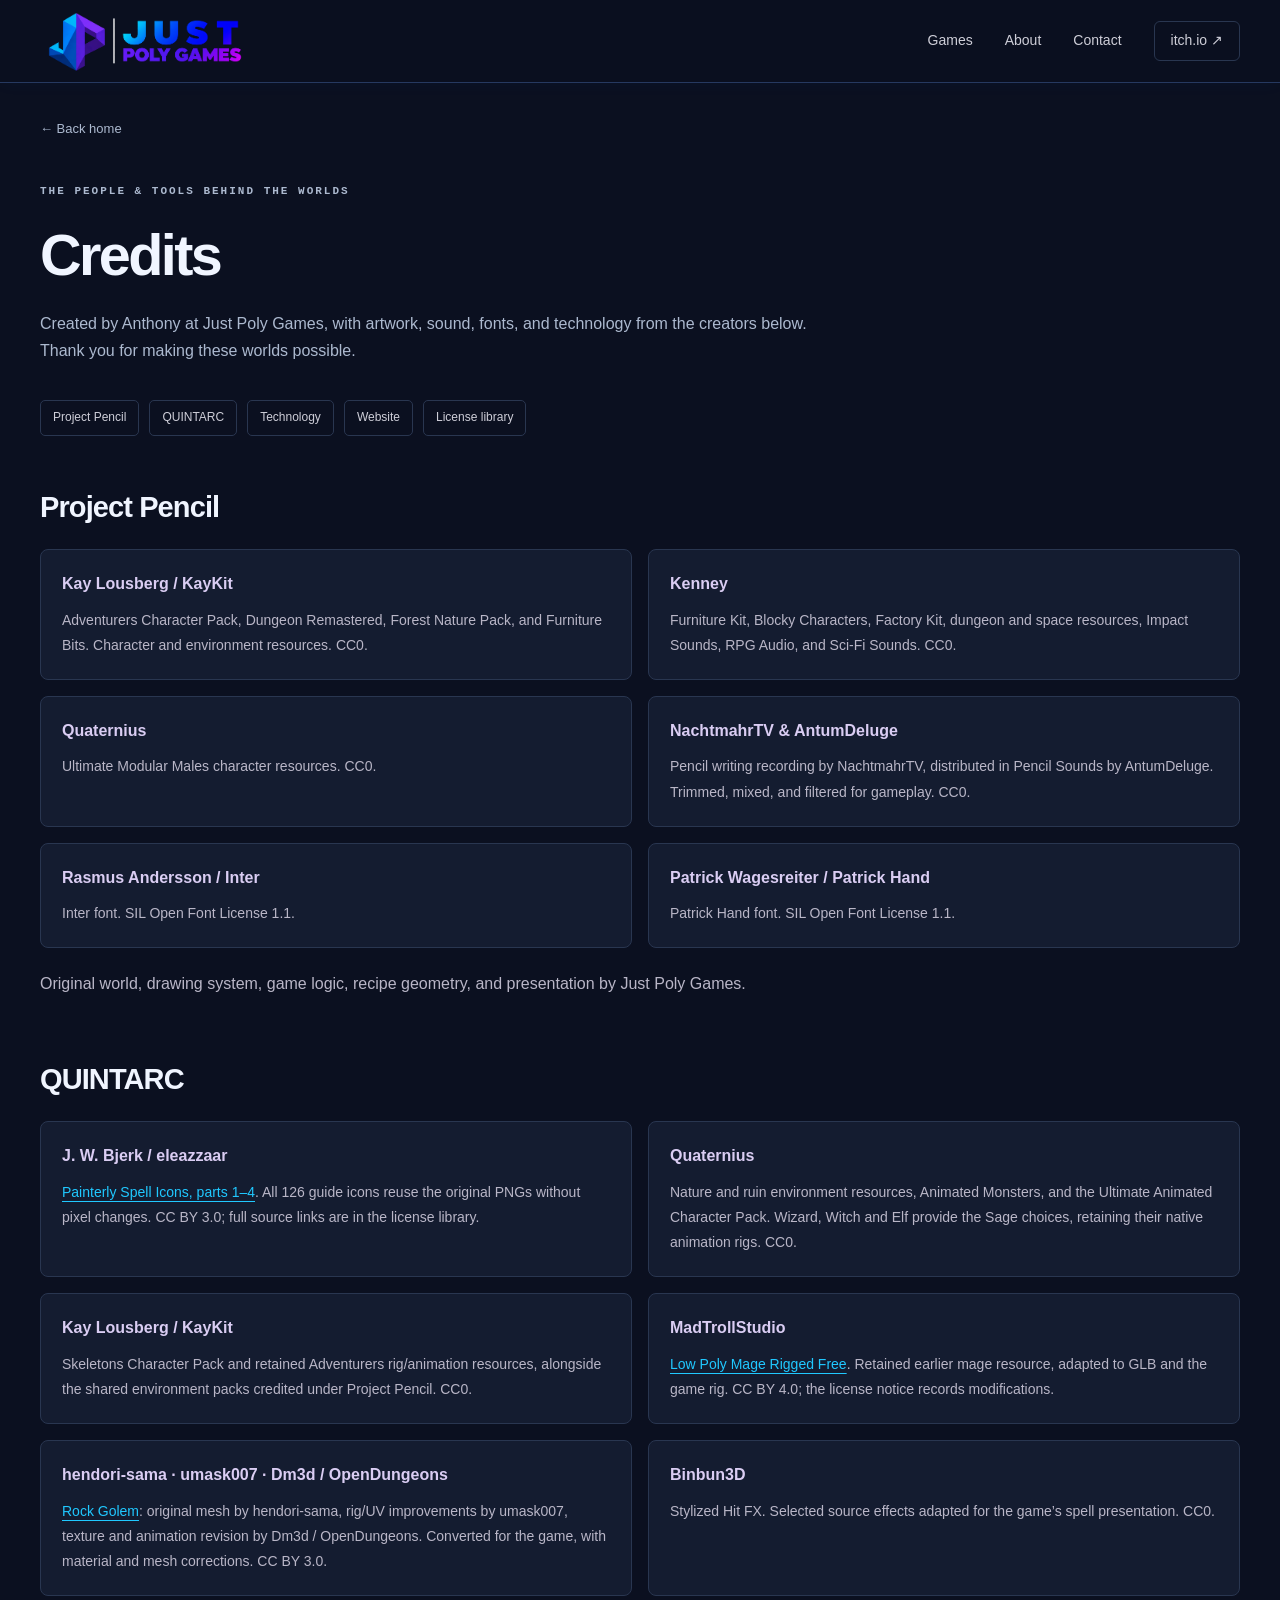
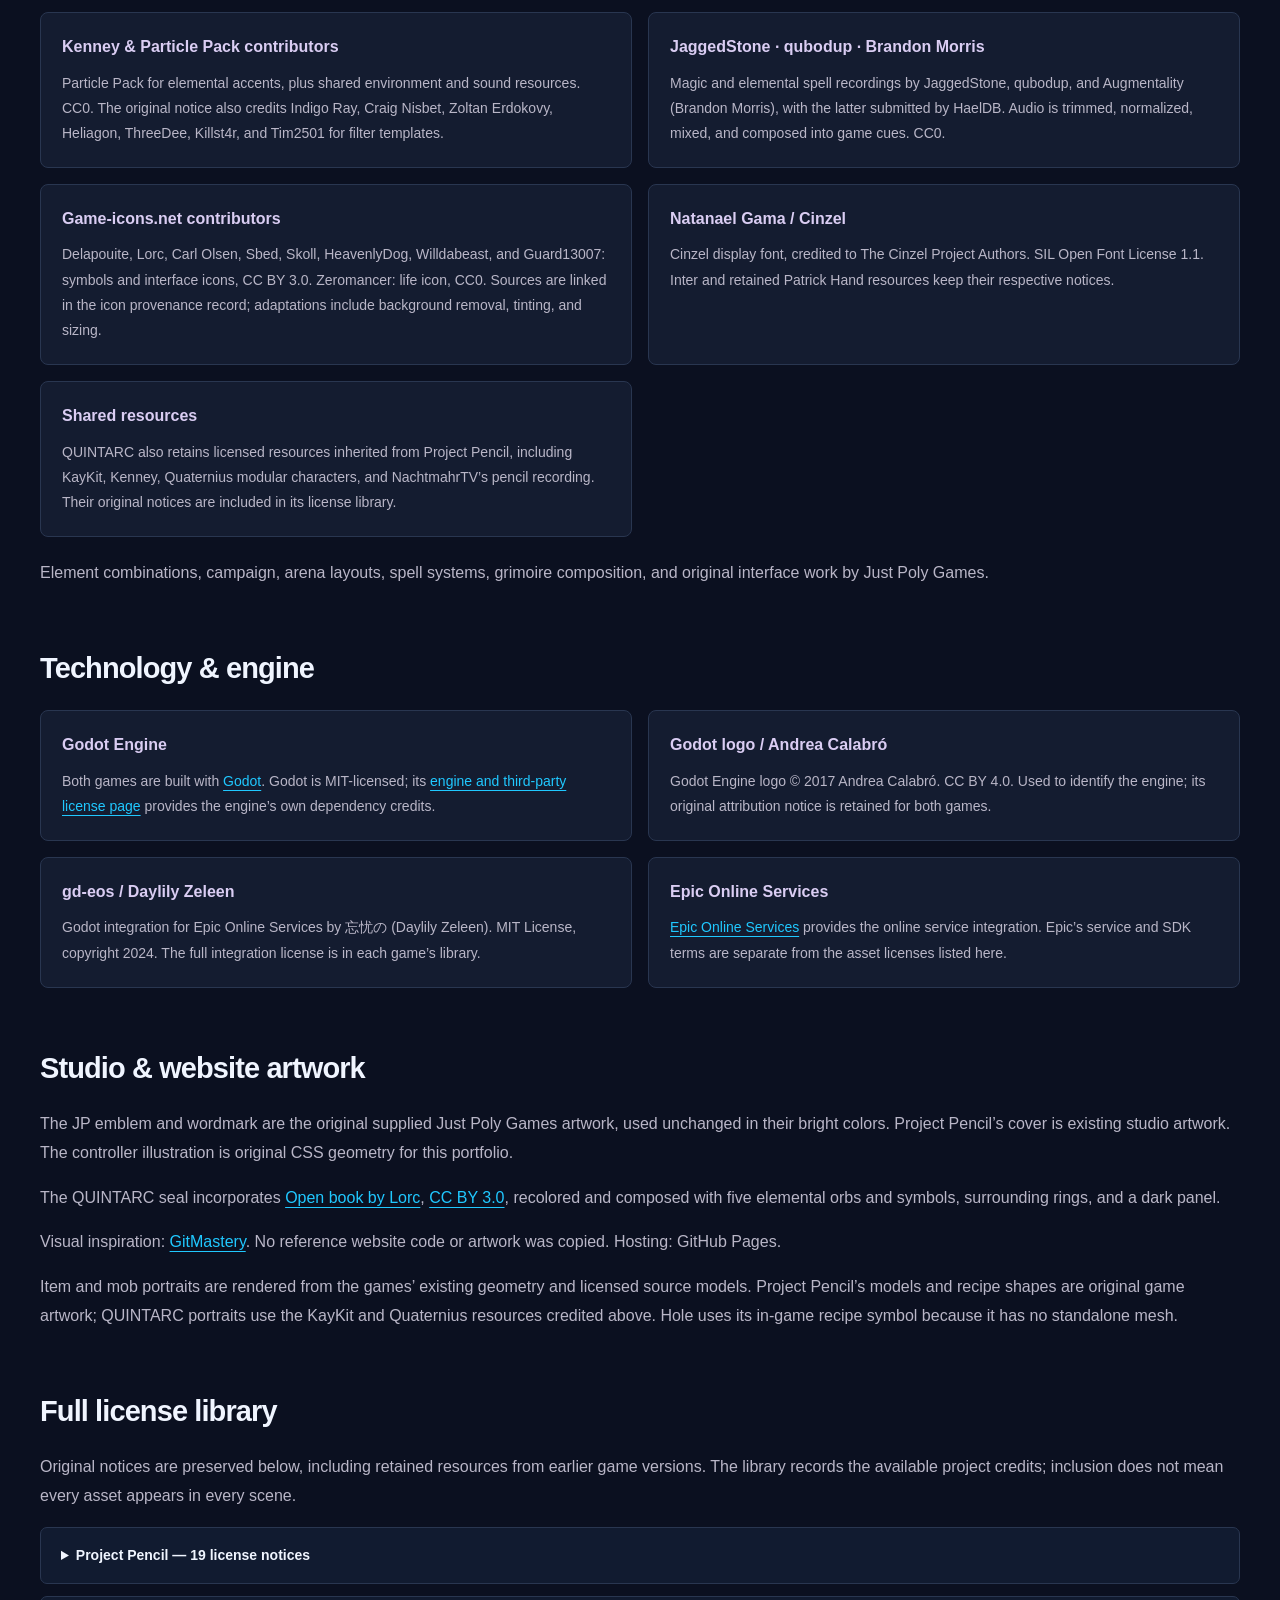
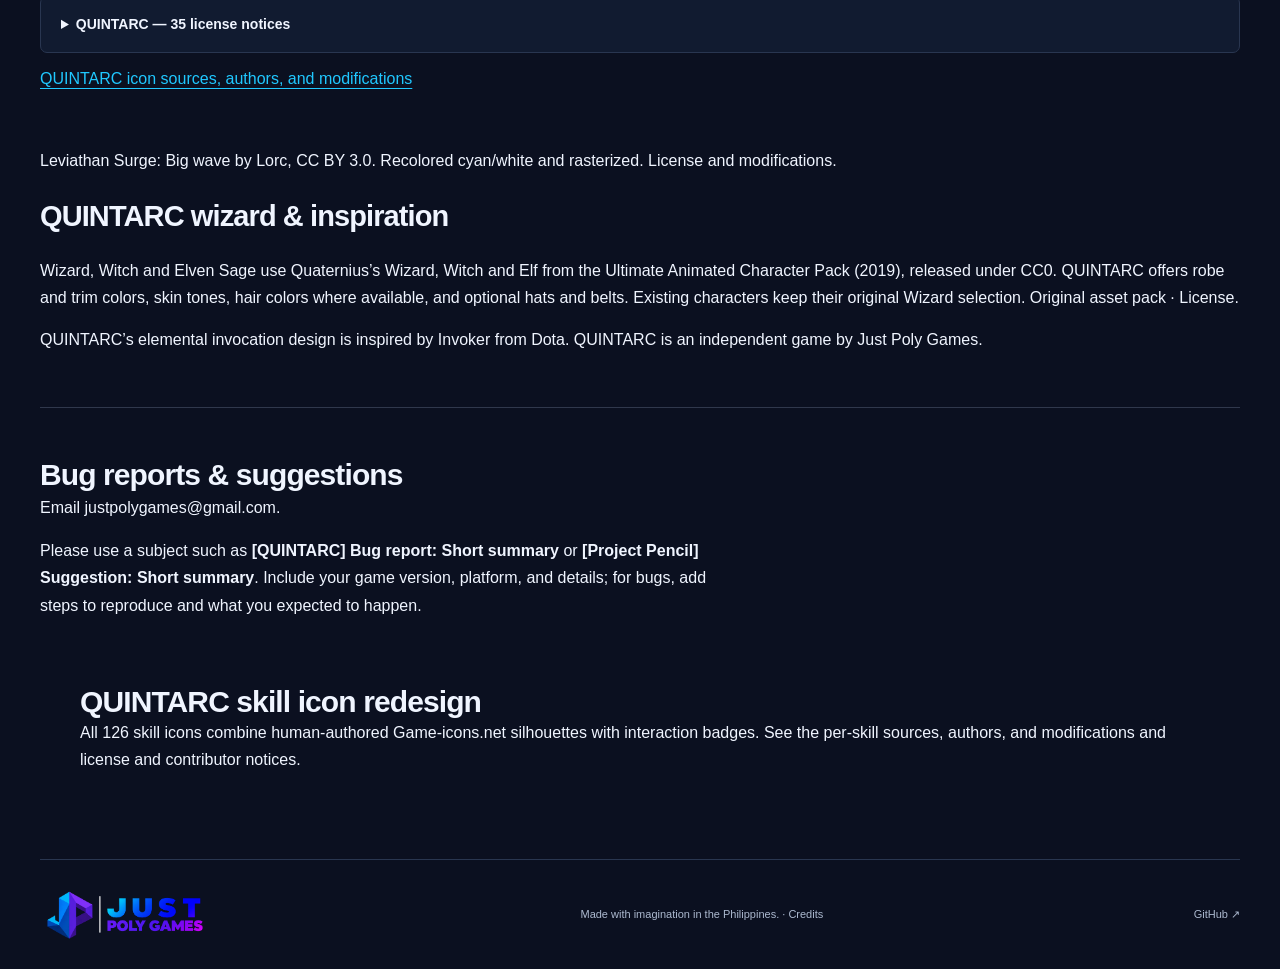
==== commit 0fbd1e45: "Credit the original-pack magical Sage options" ====
--- a/credits/index.html
+++ b/credits/index.html
@@ -71,4 +71,4 @@
 }
 </script>
 </head>
-<body><a class="skip" href="#main">Skip to content</a><header class="site-header"><div class="wrap header-inner"><a class="brand" href="/" aria-label="Just Poly Games home"><img class="brand-logo" src="/assets/just-poly-games.png?v=53f25c708ec6" width="2172" height="724" alt="Just Poly Games"></a><nav aria-label="Main navigation"><a href="/#games">Games</a><a href="/#about">About</a><a href="#contact">Contact</a><a class="nav-external" href="https://justpolygames.itch.io/" target="_blank" rel="noopener noreferrer">itch.io <span aria-hidden="true">↗</span></a></nav></div></header><main id="main" class="wrap wiki"><a class="back-link" href="/">← Back home</a><section class="credits-intro"><p class="eyebrow">THE PEOPLE &amp; TOOLS BEHIND THE WORLDS</p><h1>Credits</h1><p>Created by Anthony at Just Poly Games, with artwork, sound, fonts, and technology from the creators below. Thank you for making these worlds possible.</p></section><nav class="credits-nav" aria-label="Credits sections"><a href="#project-pencil">Project Pencil</a><a href="#quintarc">QUINTARC</a><a href="#technology">Technology</a><a href="#website">Website</a><a href="#licenses">License library</a></nav><div class="wiki-content"><section class="wiki-section" id="project-pencil"><h2>Project Pencil</h2><div class="info-grid"><article class="info-card"><h3>Kay Lousberg / KayKit</h3><p>Adventurers Character Pack, Dungeon Remastered, Forest Nature Pack, and Furniture Bits. Character and environment resources. CC0.</p></article><article class="info-card"><h3>Kenney</h3><p>Furniture Kit, Blocky Characters, Factory Kit, dungeon and space resources, Impact Sounds, RPG Audio, and Sci-Fi Sounds. CC0.</p></article><article class="info-card"><h3>Quaternius</h3><p>Ultimate Modular Males character resources. CC0.</p></article><article class="info-card"><h3>NachtmahrTV &amp; AntumDeluge</h3><p>Pencil writing recording by NachtmahrTV, distributed in Pencil Sounds by AntumDeluge. Trimmed, mixed, and filtered for gameplay. CC0.</p></article><article class="info-card"><h3>Rasmus Andersson / Inter</h3><p>Inter font. SIL Open Font License 1.1.</p></article><article class="info-card"><h3>Patrick Wagesreiter / Patrick Hand</h3><p>Patrick Hand font. SIL Open Font License 1.1.</p></article></div><p>Original world, drawing system, game logic, recipe geometry, and presentation by Just Poly Games.</p></section><section class="wiki-section" id="quintarc"><h2>QUINTARC</h2><div class="info-grid"><article class="info-card"><h3>J. W. Bjerk / eleazzaar</h3><p><a href="https://opengameart.org/content/painterly-spell-icons-part-1" target="_blank" rel="noopener noreferrer">Painterly Spell Icons, parts 1–4</a>. All 126 guide icons reuse the original PNGs without pixel changes. CC BY 3.0; full source links are in the license library.</p></article><article class="info-card"><h3>Quaternius</h3><p>Nature and ruin environment resources, Animated Monsters, and the RPG Character Pack. Wizard, Cleric, Rogue, and Ranger resources provide the Sage wardrobe. Models are fitted and their native animations reused. CC0.</p></article><article class="info-card"><h3>Kay Lousberg / KayKit</h3><p>Skeletons Character Pack and retained Adventurers rig/animation resources, alongside the shared environment packs credited under Project Pencil. CC0.</p></article><article class="info-card"><h3>MadTrollStudio</h3><p><a href="https://sketchfab.com/3d-models/low-poly-mage-rigged-free-10771a1d02a145df95824b483515eeb6" target="_blank" rel="noopener noreferrer">Low Poly Mage Rigged Free</a>. Retained earlier mage resource, adapted to GLB and the game rig. CC BY 4.0; the license notice records modifications.</p></article><article class="info-card"><h3>hendori-sama · umask007 · Dm3d / OpenDungeons</h3><p><a href="https://opengameart.org/content/rock-golem" target="_blank" rel="noopener noreferrer">Rock Golem</a>: original mesh by hendori-sama, rig/UV improvements by umask007, texture and animation revision by Dm3d / OpenDungeons. Converted for the game, with material and mesh corrections. CC BY 3.0.</p></article><article class="info-card"><h3>Binbun3D</h3><p>Stylized Hit FX. Selected source effects adapted for the game’s spell presentation. CC0.</p></article><article class="info-card"><h3>Kenney &amp; Particle Pack contributors</h3><p>Particle Pack for elemental accents, plus shared environment and sound resources. CC0. The original notice also credits Indigo Ray, Craig Nisbet, Zoltan Erdokovy, Heliagon, ThreeDee, Killst4r, and Tim2501 for filter templates.</p></article><article class="info-card"><h3>JaggedStone · qubodup · Brandon Morris</h3><p>Magic and elemental spell recordings by JaggedStone, qubodup, and Augmentality (Brandon Morris), with the latter submitted by HaelDB. Audio is trimmed, normalized, mixed, and composed into game cues. CC0.</p></article><article class="info-card"><h3>Game-icons.net contributors</h3><p>Delapouite, Lorc, Carl Olsen, Sbed, Skoll, HeavenlyDog, Willdabeast, and Guard13007: symbols and interface icons, CC BY 3.0. Zeromancer: life icon, CC0. Sources are linked in the icon provenance record; adaptations include background removal, tinting, and sizing.</p></article><article class="info-card"><h3>Natanael Gama / Cinzel</h3><p>Cinzel display font, credited to The Cinzel Project Authors. SIL Open Font License 1.1. Inter and retained Patrick Hand resources keep their respective notices.</p></article><article class="info-card"><h3>Shared resources</h3><p>QUINTARC also retains licensed resources inherited from Project Pencil, including KayKit, Kenney, Quaternius modular characters, and NachtmahrTV’s pencil recording. Their original notices are included in its license library.</p></article></div><p>Element combinations, campaign, arena layouts, spell systems, grimoire composition, and original interface work by Just Poly Games.</p></section><section class="wiki-section" id="technology"><h2>Technology & engine</h2><div class="info-grid"><article class="info-card"><h3>Godot Engine</h3><p>Both games are built with <a href="https://godotengine.org/" target="_blank" rel="noopener noreferrer">Godot</a>. Godot is MIT-licensed; its <a href="https://godotengine.org/license/" target="_blank" rel="noopener noreferrer">engine and third-party license page</a> provides the engine’s own dependency credits.</p></article><article class="info-card"><h3>Godot logo / Andrea Calabró</h3><p>Godot Engine logo © 2017 Andrea Calabró. CC BY 4.0. Used to identify the engine; its original attribution notice is retained for both games.</p></article><article class="info-card"><h3>gd-eos / Daylily Zeleen</h3><p>Godot integration for Epic Online Services by 忘忧の (Daylily Zeleen). MIT License, copyright 2024. The full integration license is in each game’s library.</p></article><article class="info-card"><h3>Epic Online Services</h3><p><a href="https://dev.epicgames.com/en-US/services" target="_blank" rel="noopener noreferrer">Epic Online Services</a> provides the online service integration. Epic’s service and SDK terms are separate from the asset licenses listed here.</p></article></div></section><section class="wiki-section" id="website"><h2>Studio & website artwork</h2><p>The JP emblem and wordmark are the original supplied Just Poly Games artwork, used unchanged in their bright colors. Project Pencil’s cover is existing studio artwork. The controller illustration is original CSS geometry for this portfolio.</p><p>The QUINTARC seal incorporates <a href="https://game-icons.net/1x1/lorc/open-book.html" target="_blank" rel="noopener noreferrer">Open book by Lorc</a>, <a href="https://creativecommons.org/licenses/by/3.0/" target="_blank" rel="noopener noreferrer">CC BY 3.0</a>, recolored and composed with five elemental orbs and symbols, surrounding rings, and a dark panel.</p><p>Visual inspiration: <a href="https://gitmastery.me/" target="_blank" rel="noopener noreferrer">GitMastery</a>. No reference website code or artwork was copied. Hosting: GitHub Pages.</p><p>Item and mob portraits are rendered from the games’ existing geometry and licensed source models. Project Pencil’s models and recipe shapes are original game artwork; QUINTARC portraits use the KayKit and Quaternius resources credited above. Hole uses its in-game recipe symbol because it has no standalone mesh.</p></section><section class="wiki-section" id="licenses"><h2>Full license library</h2><p>Original notices are preserved below, including retained resources from earlier game versions. The library records the available project credits; inclusion does not mean every asset appears in every scene.</p><details><summary>Project Pencil — 19 license notices</summary><ul class="license-list"><li><a href="/assets/licenses/project-pencil/addons/gd-eos/LICENSE">addons/gd-eos/LICENSE</a></li><li><a href="/assets/licenses/project-pencil/assets/dungeon/License.txt">assets/dungeon/License</a></li><li><a href="/assets/licenses/project-pencil/assets/environment/archive/LICENSE.txt">assets/environment/archive/LICENSE</a></li><li><a href="/assets/licenses/project-pencil/assets/environment/dungeon/LICENSE.txt">assets/environment/dungeon/LICENSE</a></li><li><a href="/assets/licenses/project-pencil/assets/environment/factory/LICENSE.txt">assets/environment/factory/LICENSE</a></li><li><a href="/assets/licenses/project-pencil/assets/environment/factory/License.txt">assets/environment/factory/License</a></li><li><a href="/assets/licenses/project-pencil/assets/environment/forest/LICENSE.txt">assets/environment/forest/LICENSE</a></li><li><a href="/assets/licenses/project-pencil/assets/environment/space/License.txt">assets/environment/space/License</a></li><li><a href="/assets/licenses/project-pencil/assets/licenses/Godot-Logo-CC-BY-4.0.txt">Godot-Logo-CC-BY-4.0</a></li><li><a href="/assets/licenses/project-pencil/assets/licenses/Inter-OFL.txt">Inter-OFL</a></li><li><a href="/assets/licenses/project-pencil/assets/licenses/KayKit-Adventurers-CC0.txt">KayKit-Adventurers-CC0</a></li><li><a href="/assets/licenses/project-pencil/assets/licenses/Kenney-RPG-Audio.txt">Kenney-RPG-Audio</a></li><li><a href="/assets/licenses/project-pencil/assets/licenses/Kenney-Sci-Fi-Sounds.txt">Kenney-Sci-Fi-Sounds</a></li><li><a href="/assets/licenses/project-pencil/assets/licenses/PatrickHand-OFL.txt">PatrickHand-OFL</a></li><li><a href="/assets/licenses/project-pencil/assets/licenses/Quaternius-Modular-CC0.txt">Quaternius-Modular-CC0</a></li><li><a href="/assets/licenses/project-pencil/assets/licenses/characters-CC0.txt">characters-CC0</a></li><li><a href="/assets/licenses/project-pencil/assets/licenses/furniture-CC0.txt">furniture-CC0</a></li><li><a href="/assets/licenses/project-pencil/assets/licenses/pencil-writing.txt">pencil-writing</a></li><li><a href="/assets/licenses/project-pencil/assets/licenses/sounds-CC0.txt">sounds-CC0</a></li></ul></details><details><summary>QUINTARC — 35 license notices</summary><ul class="license-list"><li><a href="/assets/licenses/quintarc/addons/gd-eos/LICENSE">addons/gd-eos/LICENSE</a></li><li><a href="/assets/licenses/quintarc/assets/dungeon/License.txt">assets/dungeon/License</a></li><li><a href="/assets/licenses/quintarc/assets/environment/archive/LICENSE.txt">assets/environment/archive/LICENSE</a></li><li><a href="/assets/licenses/quintarc/assets/environment/dungeon/LICENSE.txt">assets/environment/dungeon/LICENSE</a></li><li><a href="/assets/licenses/quintarc/assets/environment/factory/LICENSE.txt">assets/environment/factory/LICENSE</a></li><li><a href="/assets/licenses/quintarc/assets/environment/factory/License.txt">assets/environment/factory/License</a></li><li><a href="/assets/licenses/quintarc/assets/environment/forest/LICENSE.txt">assets/environment/forest/LICENSE</a></li><li><a href="/assets/licenses/quintarc/assets/environment/space/License.txt">assets/environment/space/License</a></li><li><a href="/assets/licenses/quintarc/assets/licenses/Godot-Logo-CC-BY-4.0.txt">Godot-Logo-CC-BY-4.0</a></li><li><a href="/assets/licenses/quintarc/assets/licenses/Inter-OFL.txt">Inter-OFL</a></li><li><a href="/assets/licenses/quintarc/assets/licenses/KayKit-Adventurers-CC0.txt">KayKit-Adventurers-CC0</a></li><li><a href="/assets/licenses/quintarc/assets/licenses/Kenney-Particles-CC0.txt">Kenney-Particles-CC0</a></li><li><a href="/assets/licenses/quintarc/assets/licenses/Kenney-RPG-Audio.txt">Kenney-RPG-Audio</a></li><li><a href="/assets/licenses/quintarc/assets/licenses/Kenney-Sci-Fi-Sounds.txt">Kenney-Sci-Fi-Sounds</a></li><li><a href="/assets/licenses/quintarc/assets/licenses/PatrickHand-OFL.txt">PatrickHand-OFL</a></li><li><a href="/assets/licenses/quintarc/assets/licenses/QUINTARC-Audio.txt">QUINTARC-Audio</a></li><li><a href="/assets/licenses/quintarc/assets/licenses/QUINTARC-Binbun.txt">QUINTARC-Binbun</a></li><li><a href="/assets/licenses/quintarc/assets/licenses/QUINTARC-Cinzel-OFL.txt">QUINTARC-Cinzel-OFL</a></li><li><a href="/assets/licenses/quintarc/assets/licenses/QUINTARC-Mage.txt">QUINTARC-Mage</a></li><li><a href="/assets/licenses/quintarc/assets/licenses/QUINTARC-Monsters.txt">QUINTARC-Monsters</a></li><li><a href="/assets/licenses/quintarc/assets/licenses/QUINTARC-Nature.txt">QUINTARC-Nature</a></li><li><a href="/assets/licenses/quintarc/assets/licenses/QUINTARC-Painterly-Icons.txt">QUINTARC-Painterly-Icons</a></li><li><a href="/assets/licenses/quintarc/assets/licenses/QUINTARC-Rock-Golem.txt">QUINTARC-Rock-Golem</a></li><li><a href="/assets/licenses/quintarc/assets/licenses/QUINTARC-Ruins.txt">QUINTARC-Ruins</a></li><li><a href="/assets/licenses/quintarc/assets/licenses/QUINTARC-Sage.txt">QUINTARC-Sage</a></li><li><a href="/assets/licenses/quintarc/assets/licenses/QUINTARC-Skeletons.txt">QUINTARC-Skeletons</a></li><li><a href="/assets/licenses/quintarc/assets/licenses/QUINTARC-Symbols.txt">QUINTARC-Symbols</a></li><li><a href="/assets/licenses/quintarc/assets/licenses/Quaternius-Modular-CC0.txt">Quaternius-Modular-CC0</a></li><li><a href="/assets/licenses/quintarc/assets/licenses/characters-CC0.txt">characters-CC0</a></li><li><a href="/assets/licenses/quintarc/assets/licenses/furniture-CC0.txt">furniture-CC0</a></li><li><a href="/assets/licenses/quintarc/assets/licenses/pencil-writing.txt">pencil-writing</a></li><li><a href="/assets/licenses/quintarc/assets/licenses/sounds-CC0.txt">sounds-CC0</a></li><li><a href="/assets/licenses/quintarc/assets/quintarc/orb-effects/license.txt">assets/quintarc/orb-effects/license</a></li><li><a href="/assets/licenses/quintarc/assets/quintarc/sage/License.txt">assets/quintarc/sage/License</a></li><li><a href="/assets/licenses/quintarc/assets/quintarc/symbols/license.txt">assets/quintarc/symbols/license</a></li></ul></details><p><a href="/assets/licenses/quintarc-symbol-sources.json">QUINTARC icon sources, authors, and modifications</a></p></section></div><p>Leviathan Surge: <a href="https://game-icons.net/1x1/lorc/big-wave.html" target="_blank" rel="noopener noreferrer">Big wave by Lorc</a>, <a href="https://creativecommons.org/licenses/by/3.0/" target="_blank" rel="noopener noreferrer">CC BY 3.0</a>. Recolored cyan/white and rasterized. <a href="/assets/licenses/QUINTARC-Wave-Icon.txt">License and modifications</a>.</p><section class="wiki-section"><h2>QUINTARC wizard &amp; inspiration</h2><p>The five customizable wizard looks use Quaternius’s Wizard from the Ultimate Animated Character Pack (2019), released under CC0. Robe colors and skin tones are customized in QUINTARC. <a href="https://quaternius.com/packs/ultimatedanimatedcharacter.html">Original asset pack</a> · <a href="/assets/licenses/QUINTARC-Wizard-CC0.txt">License</a>.</p><p>QUINTARC’s elemental invocation design is inspired by Invoker from Dota. QUINTARC is an independent game by Just Poly Games.</p></section><section class="wrap contact-section" id="contact"><h2>Bug reports &amp; suggestions</h2><p>Email <a href="mailto:justpolygames@gmail.com">justpolygames@gmail.com</a>.</p><p>Please use a subject such as <strong>[QUINTARC] Bug report: Short summary</strong> or <strong>[Project Pencil] Suggestion: Short summary</strong>. Include your game version, platform, and details; for bugs, add steps to reproduce and what you expected to happen.</p></section><section class="wrap"><h2>QUINTARC skill icon redesign</h2><p>All 126 skill icons combine human-authored Game-icons.net silhouettes with interaction badges. See the <a href="/assets/quintarc-skill-icon-provenance.json">per-skill sources, authors, and modifications</a> and <a href="/assets/licenses/QUINTARC-Skill-Identity-Icons.txt">license and contributor notices</a>.</p></section></main><footer class="wrap footer"><a class="brand" href="/" aria-label="Just Poly Games home"><img class="brand-logo" src="/assets/just-poly-games.png?v=53f25c708ec6" width="2172" height="724" alt="Just Poly Games"></a><span>Made with imagination in the Philippines. · <a href="/credits/">Credits</a></span><a href="https://github.com/justpolygames" target="_blank" rel="noopener noreferrer">GitHub ↗</a></footer></body></html>+<body><a class="skip" href="#main">Skip to content</a><header class="site-header"><div class="wrap header-inner"><a class="brand" href="/" aria-label="Just Poly Games home"><img class="brand-logo" src="/assets/just-poly-games.png?v=53f25c708ec6" width="2172" height="724" alt="Just Poly Games"></a><nav aria-label="Main navigation"><a href="/#games">Games</a><a href="/#about">About</a><a href="#contact">Contact</a><a class="nav-external" href="https://justpolygames.itch.io/" target="_blank" rel="noopener noreferrer">itch.io <span aria-hidden="true">↗</span></a></nav></div></header><main id="main" class="wrap wiki"><a class="back-link" href="/">← Back home</a><section class="credits-intro"><p class="eyebrow">THE PEOPLE &amp; TOOLS BEHIND THE WORLDS</p><h1>Credits</h1><p>Created by Anthony at Just Poly Games, with artwork, sound, fonts, and technology from the creators below. Thank you for making these worlds possible.</p></section><nav class="credits-nav" aria-label="Credits sections"><a href="#project-pencil">Project Pencil</a><a href="#quintarc">QUINTARC</a><a href="#technology">Technology</a><a href="#website">Website</a><a href="#licenses">License library</a></nav><div class="wiki-content"><section class="wiki-section" id="project-pencil"><h2>Project Pencil</h2><div class="info-grid"><article class="info-card"><h3>Kay Lousberg / KayKit</h3><p>Adventurers Character Pack, Dungeon Remastered, Forest Nature Pack, and Furniture Bits. Character and environment resources. CC0.</p></article><article class="info-card"><h3>Kenney</h3><p>Furniture Kit, Blocky Characters, Factory Kit, dungeon and space resources, Impact Sounds, RPG Audio, and Sci-Fi Sounds. CC0.</p></article><article class="info-card"><h3>Quaternius</h3><p>Ultimate Modular Males character resources. CC0.</p></article><article class="info-card"><h3>NachtmahrTV &amp; AntumDeluge</h3><p>Pencil writing recording by NachtmahrTV, distributed in Pencil Sounds by AntumDeluge. Trimmed, mixed, and filtered for gameplay. CC0.</p></article><article class="info-card"><h3>Rasmus Andersson / Inter</h3><p>Inter font. SIL Open Font License 1.1.</p></article><article class="info-card"><h3>Patrick Wagesreiter / Patrick Hand</h3><p>Patrick Hand font. SIL Open Font License 1.1.</p></article></div><p>Original world, drawing system, game logic, recipe geometry, and presentation by Just Poly Games.</p></section><section class="wiki-section" id="quintarc"><h2>QUINTARC</h2><div class="info-grid"><article class="info-card"><h3>J. W. Bjerk / eleazzaar</h3><p><a href="https://opengameart.org/content/painterly-spell-icons-part-1" target="_blank" rel="noopener noreferrer">Painterly Spell Icons, parts 1–4</a>. All 126 guide icons reuse the original PNGs without pixel changes. CC BY 3.0; full source links are in the license library.</p></article><article class="info-card"><h3>Quaternius</h3><p>Nature and ruin environment resources, Animated Monsters, and the Ultimate Animated Character Pack. Wizard, Witch and Elf provide the Sage choices, retaining their native animation rigs. CC0.</p></article><article class="info-card"><h3>Kay Lousberg / KayKit</h3><p>Skeletons Character Pack and retained Adventurers rig/animation resources, alongside the shared environment packs credited under Project Pencil. CC0.</p></article><article class="info-card"><h3>MadTrollStudio</h3><p><a href="https://sketchfab.com/3d-models/low-poly-mage-rigged-free-10771a1d02a145df95824b483515eeb6" target="_blank" rel="noopener noreferrer">Low Poly Mage Rigged Free</a>. Retained earlier mage resource, adapted to GLB and the game rig. CC BY 4.0; the license notice records modifications.</p></article><article class="info-card"><h3>hendori-sama · umask007 · Dm3d / OpenDungeons</h3><p><a href="https://opengameart.org/content/rock-golem" target="_blank" rel="noopener noreferrer">Rock Golem</a>: original mesh by hendori-sama, rig/UV improvements by umask007, texture and animation revision by Dm3d / OpenDungeons. Converted for the game, with material and mesh corrections. CC BY 3.0.</p></article><article class="info-card"><h3>Binbun3D</h3><p>Stylized Hit FX. Selected source effects adapted for the game’s spell presentation. CC0.</p></article><article class="info-card"><h3>Kenney &amp; Particle Pack contributors</h3><p>Particle Pack for elemental accents, plus shared environment and sound resources. CC0. The original notice also credits Indigo Ray, Craig Nisbet, Zoltan Erdokovy, Heliagon, ThreeDee, Killst4r, and Tim2501 for filter templates.</p></article><article class="info-card"><h3>JaggedStone · qubodup · Brandon Morris</h3><p>Magic and elemental spell recordings by JaggedStone, qubodup, and Augmentality (Brandon Morris), with the latter submitted by HaelDB. Audio is trimmed, normalized, mixed, and composed into game cues. CC0.</p></article><article class="info-card"><h3>Game-icons.net contributors</h3><p>Delapouite, Lorc, Carl Olsen, Sbed, Skoll, HeavenlyDog, Willdabeast, and Guard13007: symbols and interface icons, CC BY 3.0. Zeromancer: life icon, CC0. Sources are linked in the icon provenance record; adaptations include background removal, tinting, and sizing.</p></article><article class="info-card"><h3>Natanael Gama / Cinzel</h3><p>Cinzel display font, credited to The Cinzel Project Authors. SIL Open Font License 1.1. Inter and retained Patrick Hand resources keep their respective notices.</p></article><article class="info-card"><h3>Shared resources</h3><p>QUINTARC also retains licensed resources inherited from Project Pencil, including KayKit, Kenney, Quaternius modular characters, and NachtmahrTV’s pencil recording. Their original notices are included in its license library.</p></article></div><p>Element combinations, campaign, arena layouts, spell systems, grimoire composition, and original interface work by Just Poly Games.</p></section><section class="wiki-section" id="technology"><h2>Technology & engine</h2><div class="info-grid"><article class="info-card"><h3>Godot Engine</h3><p>Both games are built with <a href="https://godotengine.org/" target="_blank" rel="noopener noreferrer">Godot</a>. Godot is MIT-licensed; its <a href="https://godotengine.org/license/" target="_blank" rel="noopener noreferrer">engine and third-party license page</a> provides the engine’s own dependency credits.</p></article><article class="info-card"><h3>Godot logo / Andrea Calabró</h3><p>Godot Engine logo © 2017 Andrea Calabró. CC BY 4.0. Used to identify the engine; its original attribution notice is retained for both games.</p></article><article class="info-card"><h3>gd-eos / Daylily Zeleen</h3><p>Godot integration for Epic Online Services by 忘忧の (Daylily Zeleen). MIT License, copyright 2024. The full integration license is in each game’s library.</p></article><article class="info-card"><h3>Epic Online Services</h3><p><a href="https://dev.epicgames.com/en-US/services" target="_blank" rel="noopener noreferrer">Epic Online Services</a> provides the online service integration. Epic’s service and SDK terms are separate from the asset licenses listed here.</p></article></div></section><section class="wiki-section" id="website"><h2>Studio & website artwork</h2><p>The JP emblem and wordmark are the original supplied Just Poly Games artwork, used unchanged in their bright colors. Project Pencil’s cover is existing studio artwork. The controller illustration is original CSS geometry for this portfolio.</p><p>The QUINTARC seal incorporates <a href="https://game-icons.net/1x1/lorc/open-book.html" target="_blank" rel="noopener noreferrer">Open book by Lorc</a>, <a href="https://creativecommons.org/licenses/by/3.0/" target="_blank" rel="noopener noreferrer">CC BY 3.0</a>, recolored and composed with five elemental orbs and symbols, surrounding rings, and a dark panel.</p><p>Visual inspiration: <a href="https://gitmastery.me/" target="_blank" rel="noopener noreferrer">GitMastery</a>. No reference website code or artwork was copied. Hosting: GitHub Pages.</p><p>Item and mob portraits are rendered from the games’ existing geometry and licensed source models. Project Pencil’s models and recipe shapes are original game artwork; QUINTARC portraits use the KayKit and Quaternius resources credited above. Hole uses its in-game recipe symbol because it has no standalone mesh.</p></section><section class="wiki-section" id="licenses"><h2>Full license library</h2><p>Original notices are preserved below, including retained resources from earlier game versions. The library records the available project credits; inclusion does not mean every asset appears in every scene.</p><details><summary>Project Pencil — 19 license notices</summary><ul class="license-list"><li><a href="/assets/licenses/project-pencil/addons/gd-eos/LICENSE">addons/gd-eos/LICENSE</a></li><li><a href="/assets/licenses/project-pencil/assets/dungeon/License.txt">assets/dungeon/License</a></li><li><a href="/assets/licenses/project-pencil/assets/environment/archive/LICENSE.txt">assets/environment/archive/LICENSE</a></li><li><a href="/assets/licenses/project-pencil/assets/environment/dungeon/LICENSE.txt">assets/environment/dungeon/LICENSE</a></li><li><a href="/assets/licenses/project-pencil/assets/environment/factory/LICENSE.txt">assets/environment/factory/LICENSE</a></li><li><a href="/assets/licenses/project-pencil/assets/environment/factory/License.txt">assets/environment/factory/License</a></li><li><a href="/assets/licenses/project-pencil/assets/environment/forest/LICENSE.txt">assets/environment/forest/LICENSE</a></li><li><a href="/assets/licenses/project-pencil/assets/environment/space/License.txt">assets/environment/space/License</a></li><li><a href="/assets/licenses/project-pencil/assets/licenses/Godot-Logo-CC-BY-4.0.txt">Godot-Logo-CC-BY-4.0</a></li><li><a href="/assets/licenses/project-pencil/assets/licenses/Inter-OFL.txt">Inter-OFL</a></li><li><a href="/assets/licenses/project-pencil/assets/licenses/KayKit-Adventurers-CC0.txt">KayKit-Adventurers-CC0</a></li><li><a href="/assets/licenses/project-pencil/assets/licenses/Kenney-RPG-Audio.txt">Kenney-RPG-Audio</a></li><li><a href="/assets/licenses/project-pencil/assets/licenses/Kenney-Sci-Fi-Sounds.txt">Kenney-Sci-Fi-Sounds</a></li><li><a href="/assets/licenses/project-pencil/assets/licenses/PatrickHand-OFL.txt">PatrickHand-OFL</a></li><li><a href="/assets/licenses/project-pencil/assets/licenses/Quaternius-Modular-CC0.txt">Quaternius-Modular-CC0</a></li><li><a href="/assets/licenses/project-pencil/assets/licenses/characters-CC0.txt">characters-CC0</a></li><li><a href="/assets/licenses/project-pencil/assets/licenses/furniture-CC0.txt">furniture-CC0</a></li><li><a href="/assets/licenses/project-pencil/assets/licenses/pencil-writing.txt">pencil-writing</a></li><li><a href="/assets/licenses/project-pencil/assets/licenses/sounds-CC0.txt">sounds-CC0</a></li></ul></details><details><summary>QUINTARC — 35 license notices</summary><ul class="license-list"><li><a href="/assets/licenses/quintarc/addons/gd-eos/LICENSE">addons/gd-eos/LICENSE</a></li><li><a href="/assets/licenses/quintarc/assets/dungeon/License.txt">assets/dungeon/License</a></li><li><a href="/assets/licenses/quintarc/assets/environment/archive/LICENSE.txt">assets/environment/archive/LICENSE</a></li><li><a href="/assets/licenses/quintarc/assets/environment/dungeon/LICENSE.txt">assets/environment/dungeon/LICENSE</a></li><li><a href="/assets/licenses/quintarc/assets/environment/factory/LICENSE.txt">assets/environment/factory/LICENSE</a></li><li><a href="/assets/licenses/quintarc/assets/environment/factory/License.txt">assets/environment/factory/License</a></li><li><a href="/assets/licenses/quintarc/assets/environment/forest/LICENSE.txt">assets/environment/forest/LICENSE</a></li><li><a href="/assets/licenses/quintarc/assets/environment/space/License.txt">assets/environment/space/License</a></li><li><a href="/assets/licenses/quintarc/assets/licenses/Godot-Logo-CC-BY-4.0.txt">Godot-Logo-CC-BY-4.0</a></li><li><a href="/assets/licenses/quintarc/assets/licenses/Inter-OFL.txt">Inter-OFL</a></li><li><a href="/assets/licenses/quintarc/assets/licenses/KayKit-Adventurers-CC0.txt">KayKit-Adventurers-CC0</a></li><li><a href="/assets/licenses/quintarc/assets/licenses/Kenney-Particles-CC0.txt">Kenney-Particles-CC0</a></li><li><a href="/assets/licenses/quintarc/assets/licenses/Kenney-RPG-Audio.txt">Kenney-RPG-Audio</a></li><li><a href="/assets/licenses/quintarc/assets/licenses/Kenney-Sci-Fi-Sounds.txt">Kenney-Sci-Fi-Sounds</a></li><li><a href="/assets/licenses/quintarc/assets/licenses/PatrickHand-OFL.txt">PatrickHand-OFL</a></li><li><a href="/assets/licenses/quintarc/assets/licenses/QUINTARC-Audio.txt">QUINTARC-Audio</a></li><li><a href="/assets/licenses/quintarc/assets/licenses/QUINTARC-Binbun.txt">QUINTARC-Binbun</a></li><li><a href="/assets/licenses/quintarc/assets/licenses/QUINTARC-Cinzel-OFL.txt">QUINTARC-Cinzel-OFL</a></li><li><a href="/assets/licenses/quintarc/assets/licenses/QUINTARC-Mage.txt">QUINTARC-Mage</a></li><li><a href="/assets/licenses/quintarc/assets/licenses/QUINTARC-Monsters.txt">QUINTARC-Monsters</a></li><li><a href="/assets/licenses/quintarc/assets/licenses/QUINTARC-Nature.txt">QUINTARC-Nature</a></li><li><a href="/assets/licenses/quintarc/assets/licenses/QUINTARC-Painterly-Icons.txt">QUINTARC-Painterly-Icons</a></li><li><a href="/assets/licenses/quintarc/assets/licenses/QUINTARC-Rock-Golem.txt">QUINTARC-Rock-Golem</a></li><li><a href="/assets/licenses/quintarc/assets/licenses/QUINTARC-Ruins.txt">QUINTARC-Ruins</a></li><li><a href="/assets/licenses/quintarc/assets/licenses/QUINTARC-Sage.txt">QUINTARC-Sage</a></li><li><a href="/assets/licenses/quintarc/assets/licenses/QUINTARC-Skeletons.txt">QUINTARC-Skeletons</a></li><li><a href="/assets/licenses/quintarc/assets/licenses/QUINTARC-Symbols.txt">QUINTARC-Symbols</a></li><li><a href="/assets/licenses/quintarc/assets/licenses/Quaternius-Modular-CC0.txt">Quaternius-Modular-CC0</a></li><li><a href="/assets/licenses/quintarc/assets/licenses/characters-CC0.txt">characters-CC0</a></li><li><a href="/assets/licenses/quintarc/assets/licenses/furniture-CC0.txt">furniture-CC0</a></li><li><a href="/assets/licenses/quintarc/assets/licenses/pencil-writing.txt">pencil-writing</a></li><li><a href="/assets/licenses/quintarc/assets/licenses/sounds-CC0.txt">sounds-CC0</a></li><li><a href="/assets/licenses/quintarc/assets/quintarc/orb-effects/license.txt">assets/quintarc/orb-effects/license</a></li><li><a href="/assets/licenses/quintarc/assets/quintarc/sage/License.txt">assets/quintarc/sage/License</a></li><li><a href="/assets/licenses/quintarc/assets/quintarc/symbols/license.txt">assets/quintarc/symbols/license</a></li></ul></details><p><a href="/assets/licenses/quintarc-symbol-sources.json">QUINTARC icon sources, authors, and modifications</a></p></section></div><p>Leviathan Surge: <a href="https://game-icons.net/1x1/lorc/big-wave.html" target="_blank" rel="noopener noreferrer">Big wave by Lorc</a>, <a href="https://creativecommons.org/licenses/by/3.0/" target="_blank" rel="noopener noreferrer">CC BY 3.0</a>. Recolored cyan/white and rasterized. <a href="/assets/licenses/QUINTARC-Wave-Icon.txt">License and modifications</a>.</p><section class="wiki-section"><h2>QUINTARC wizard &amp; inspiration</h2><p>Wizard, Witch and Elven Sage use Quaternius’s Wizard, Witch and Elf from the Ultimate Animated Character Pack (2019), released under CC0. QUINTARC offers robe and trim colors, skin tones, hair colors where available, and optional hats and belts. Existing characters keep their original Wizard selection. <a href="https://quaternius.com/packs/ultimatedanimatedcharacter.html">Original asset pack</a> · <a href="/assets/licenses/QUINTARC-Wizard-CC0.txt">License</a>.</p><p>QUINTARC’s elemental invocation design is inspired by Invoker from Dota. QUINTARC is an independent game by Just Poly Games.</p></section><section class="wrap contact-section" id="contact"><h2>Bug reports &amp; suggestions</h2><p>Email <a href="mailto:justpolygames@gmail.com">justpolygames@gmail.com</a>.</p><p>Please use a subject such as <strong>[QUINTARC] Bug report: Short summary</strong> or <strong>[Project Pencil] Suggestion: Short summary</strong>. Include your game version, platform, and details; for bugs, add steps to reproduce and what you expected to happen.</p></section><section class="wrap"><h2>QUINTARC skill icon redesign</h2><p>All 126 skill icons combine human-authored Game-icons.net silhouettes with interaction badges. See the <a href="/assets/quintarc-skill-icon-provenance.json">per-skill sources, authors, and modifications</a> and <a href="/assets/licenses/QUINTARC-Skill-Identity-Icons.txt">license and contributor notices</a>.</p></section></main><footer class="wrap footer"><a class="brand" href="/" aria-label="Just Poly Games home"><img class="brand-logo" src="/assets/just-poly-games.png?v=53f25c708ec6" width="2172" height="724" alt="Just Poly Games"></a><span>Made with imagination in the Philippines. · <a href="/credits/">Credits</a></span><a href="https://github.com/justpolygames" target="_blank" rel="noopener noreferrer">GitHub ↗</a></footer></body></html>
--- a/style.css
+++ b/style.css
@@ -1,4 +1,4 @@
-:root{color-scheme:dark;--bg:#0b1020;--panel:#141c30;--line:#293650;--text:#f0f5ff;--muted:#acb9cf;--cyan:#20c8ff;--purple:#b181ff;--blue:#0879ff;--violet:#803bff}*{box-sizing:border-box}html{scroll-behavior:smooth;scroll-padding-top:92px}body{margin:0;background:var(--bg);color:var(--text);font-family:Arial,Helvetica,sans-serif;font-size:16px;line-height:1.65}a{color:inherit;text-decoration:none}button,input{font:inherit}a,button,input,summary{-webkit-tap-highlight-color:transparent}a:focus-visible,button:focus-visible,input:focus-visible,summary:focus-visible{outline:3px solid var(--cyan);outline-offset:6px}.wrap{width:min(1200px,calc(100% - 80px));margin-inline:auto}.site-header{border-bottom:1px solid var(--line);background:#0b1020f5;position:sticky;top:0;z-index:20;backdrop-filter:blur(16px)}.header-inner{height:82px;display:flex;justify-content:space-between;align-items:center;gap:20px}.brand{display:flex;align-items:center;gap:10px;font-size:14px;font-weight:900;letter-spacing:1.2px}.brand-light{font-weight:400;color:var(--muted)}nav{display:flex;gap:32px;align-items:center}nav>a{font-size:14px;color:#ceced8}nav>a:hover{color:var(--cyan)}.nav-external{border:1px solid var(--line);padding:7px 16px;border-radius:6px}.hero{display:grid;grid-template-columns:1.12fr 1fr;gap:60px;align-items:center;padding-block:86px 88px}.eyebrow{font:11px/1.6 'Courier New',monospace;letter-spacing:2px;font-weight:700;color:var(--muted);display:flex;gap:10px;align-items:center;margin:0 0 22px}.dot{display:inline-block;width:7px;height:7px;border-radius:50%;background:var(--cyan);box-shadow:0 0 12px #20c8ff44;flex-shrink:0}h1,h2,h3,p{margin-top:0}h1{font-size:clamp(38px,4.5vw,64px);line-height:1.12;letter-spacing:-2.6px;margin-bottom:24px;font-weight:800}.serif{font-family:Georgia,serif;font-weight:400;font-style:italic;color:var(--purple)}.highlight{color:var(--cyan)}.intro{color:var(--muted);font-size:17px;line-height:1.85;margin-bottom:28px}.button{display:inline-flex;align-items:center;justify-content:center;gap:14px;border:1px solid transparent;border-radius:6px;padding:12px 20px;font-size:14px;font-weight:700;cursor:pointer;min-height:46px}.primary{background:var(--cyan);color:#061827;box-shadow:0 4px 0 #087ab8}.primary:hover{background:#75ddff;transform:translateY(-2px)}.secondary{background:#192941;border-color:#3b5273;color:var(--text)}.secondary:hover{border-color:var(--cyan)}.hero-note{display:block;color:var(--muted);font:11px 'Courier New',monospace;margin-top:21px}.player-panel{position:relative;transform:rotate(2deg);border:1px solid #354c77;border-radius:12px;background:#131e37;box-shadow:10px 12px 0 #17223c,0 0 100px #286aff20;overflow:hidden}.panel-bar{display:flex;align-items:center;justify-content:space-between;border-bottom:1px solid #2a3e60;padding:13px 20px;font:10px 'Courier New',monospace;letter-spacing:1.5px;color:#c7b9df}.panel-bar .dot{margin-right:8px;width:5px;height:5px}.scene{position:relative;height:266px;overflow:hidden;background:radial-gradient(ellipse at center,#174a8575,transparent 70%)}.scene-grid{position:absolute;inset:0;background-image:linear-gradient(#74638c1a 1px,transparent 1px),linear-gradient(90deg,#74638c1a 1px,transparent 1px);background-size:30px 30px;transform:perspective(270px) rotateX(30deg) scale(1.3);mask-image:linear-gradient(transparent,#000)}.scene-label{position:absolute;top:21px;left:24px;font:9px 'Courier New',monospace;letter-spacing:2px;color:#9a8caf}.star{position:absolute;color:var(--cyan)}.s1{top:55px;left:20%;font-size:24px}.s2{right:20%;top:35px;color:#bc9bf5}.s3{bottom:37px;right:21%;font-size:12px}.orbit{position:absolute;border:1px solid #82719a4d;border-radius:50%;width:300px;height:140px;left:50%;top:53%;transform:translate(-50%,-50%) rotate(-30deg)}.o2{transform:translate(-50%,-50%) rotate(30deg);border-style:dashed}.controller{width:206px;height:120px;background:linear-gradient(145deg,#11c4f5,#5542df);border:3px solid #b6deff;border-bottom-width:9px;border-radius:48px 48px 33px 33px;position:absolute;left:50%;top:50%;transform:translate(-50%,-50%) rotate(-13deg);box-shadow:8px 13px 0 #102747,0 20px 35px #0008}.dpad{position:absolute;width:48px;height:16px;background:#0d294a;top:42px;left:24px;border-radius:3px}.dpad:before{content:'';position:absolute;width:16px;height:48px;background:#0d294a;left:16px;top:-16px;border-radius:3px}.pad-button{position:absolute;width:15px;height:15px;background:var(--cyan);border-radius:50%;border:2px solid #136c9a;box-shadow:0 2px 0 #17416a}.b1{right:31px;top:22px}.b2{right:15px;top:39px}.b3{right:47px;top:39px}.b4{right:31px;top:56px}.pad-line{position:absolute;background:#59436e;width:24px;height:5px;border-radius:4px;bottom:20px;left:86px}.floating-tag{position:absolute;font:9px 'Courier New',monospace;color:#d0c4e2;border:1px solid #3c6291;background:#142943;padding:6px 9px;border-radius:4px}.tag1{right:21px;top:73px;transform:rotate(7deg)}.tag2{left:29px;bottom:40px;transform:rotate(-7deg)}.player-info{border-top:1px solid #2a3e60;padding:21px 24px;display:flex;justify-content:space-between;align-items:center;gap:12px}.player-info strong{display:block;font-size:24px;line-height:1.3}.player-info span:not(.status){font-size:12px;color:#aaa1bd}.status{font:8px 'Courier New',monospace;letter-spacing:1px;color:var(--cyan);border:1px solid #20c8ff45;background:#20c8ff0a;padding:7px 8px;border-radius:3px}.skill-tree{padding:12px 24px 18px;display:flex;align-items:center;gap:10px;font:9px 'Courier New',monospace;color:#c5b2e7}.skill-tree i{height:1px;background:#59476e;flex:1}.ticker{border-block:1px solid #283b5b;background:#121c32;overflow:hidden}.ticker>div{max-width:1200px;margin:auto;display:flex;justify-content:space-around;gap:30px;white-space:nowrap;padding:15px 20px;color:#b4a7c9;font:10px 'Courier New',monospace;font-weight:700;letter-spacing:2px}.ticker span{color:var(--cyan)}.games-section{padding-block:66px 80px;scroll-margin-top:20px}.section-heading{display:flex;align-items:flex-end;justify-content:space-between;gap:24px;margin-bottom:30px}.section-heading .eyebrow{margin-bottom:10px}h2{font-size:30px;letter-spacing:-.9px;line-height:1.25;margin-bottom:0}.accent{color:var(--cyan)}.counter{color:var(--muted);font:10px 'Courier New',monospace;white-space:nowrap;margin-bottom:4px}.games-grid{display:grid;grid-template-columns:repeat(3,minmax(0,1fr));gap:22px}.game-card{border:1px solid var(--line);border-radius:10px;background:var(--panel);overflow:hidden;transition:transform .18s,border-color .18s;min-width:0}.game-card[href]:hover{transform:translateY(-6px);border-color:var(--purple)}.card-art{height:234px;position:relative;overflow:hidden;display:flex;align-items:center;justify-content:center}.card-number{position:absolute;left:14px;top:13px;z-index:2;font:10px 'Courier New',monospace;border:1px solid #59525b;padding:2px 6px;border-radius:3px;color:#ded4df;background:#131e37}.pencil-art{background:#fff1da}.pencil-art img{width:auto;max-width:100%;height:100%;object-fit:contain}.quintarc-art{background:radial-gradient(ellipse,#332945,#15111e 73%)}.quintarc-art img{height:177px;width:177px;object-fit:contain;mix-blend-mode:screen;margin-bottom:28px}.art-wordmark{position:absolute;bottom:14px;color:#e2c88f;font-family:Georgia,serif;letter-spacing:6px;font-size:19px}.card-copy{padding:23px}.tags{display:flex;flex-wrap:wrap;gap:8px;font:9px 'Courier New',monospace;font-weight:700;letter-spacing:.7px;color:var(--muted);margin-bottom:14px}.tags>span{border:1px solid #494452;border-radius:3px;padding:4px 7px}.card-copy h3{font-size:22px;letter-spacing:-.5px;display:flex;justify-content:space-between;margin-bottom:12px}.card-copy h3 span{font-size:20px;color:var(--muted)}.card-copy p,.next-card>p:not(.eyebrow){color:var(--muted);font-size:14px;line-height:1.75}.card-bottom{border-top:1px solid var(--line);padding-top:18px;margin-top:24px;display:flex;justify-content:space-between;align-items:center;gap:8px;font-size:10px}.card-bottom>span{color:var(--muted);white-space:nowrap}.card-bottom .dot{width:5px;height:5px;margin-right:5px}.card-bottom strong{color:var(--cyan);font-size:10px}.next-card{display:flex;flex-direction:column;align-items:center;justify-content:center;text-align:center;border-style:dashed;background:linear-gradient(135deg,#141c3055,#17151e);padding:32px}.locked-icon{width:76px;height:76px;border:1px dashed #575263;border-radius:15px;display:grid;place-items:center;color:#898195;font:32px Georgia,serif;transform:rotate(-8deg);margin-bottom:36px;box-shadow:7px 7px 0 #17223a}.next-card .eyebrow{font-size:9px;letter-spacing:1.4px;margin-bottom:14px}.next-card h3{font-size:21px;letter-spacing:-.5px}.next-label{color:#93899e;font:9px 'Courier New',monospace;letter-spacing:.5px;margin-top:20px}.about-section{border-top:1px solid var(--line);padding-block:66px 76px;display:grid;grid-template-columns:1fr 1.3fr;gap:80px}.about-section h2{font-size:38px;line-height:1.18;margin-bottom:26px}.career{display:flex;flex-wrap:wrap;gap:7px;max-width:340px}.career span{font-size:11px;color:#b7b0c5;border:1px solid #344766;background:#17243b;border-radius:5px;padding:5px 9px}.about-copy p{color:var(--muted);font-size:15px;line-height:1.85;margin-bottom:20px}.about-copy em{color:#d7c7f0}.text-link{color:var(--cyan);font-size:14px;border-bottom:1px solid #20c8ff50;padding-bottom:4px}.footer{border-top:1px solid var(--line);display:flex;justify-content:space-between;gap:20px;align-items:center;padding-block:26px;color:var(--muted);font-size:11px}.footer .brand{font-size:10px;color:#d6d3df}.footer>a:last-child:hover{color:var(--cyan)}.skip{position:fixed;left:10px;top:-100px;z-index:50;background:var(--cyan);color:#111;padding:10px}.skip:focus{top:10px}.wiki{padding-block:32px 70px}.back-link{font-size:13px;color:var(--muted)}.back-link:hover{color:var(--cyan)}.wiki-hero{display:grid;grid-template-columns:1.3fr 1fr;gap:60px;align-items:center;padding-block:50px}.wiki-hero h1{font-size:60px;margin-bottom:13px}.wiki-hero .eyebrow{margin-bottom:18px;color:var(--purple)}.wiki-hero p:not(.eyebrow){color:var(--muted);max-width:560px}.wiki-hero .wiki-tagline{color:var(--text)!important;font-size:24px;line-height:1.4;margin-bottom:16px}.wiki-hero>img{width:100%;height:270px;object-fit:contain;border-radius:12px;background:#191623}.wiki-hero.project-pencil>img{background:#fff1da}.wiki-hero .tags{margin-top:25px}.wiki-layout{display:grid;grid-template-columns:210px minmax(0,1fr);gap:60px;border-top:1px solid var(--line);padding-top:40px}.wiki-nav{position:sticky;top:115px;display:flex;flex-direction:column;align-items:stretch;gap:4px}.wiki-nav .eyebrow{margin-bottom:12px}.wiki-nav a{font-size:13px;border-left:2px solid #34303f;padding:8px 12px}.wiki-nav a:hover,.wiki-nav a:focus-visible{border-left-color:var(--cyan);background:#14253d}.dev-note{border-left:3px solid var(--purple);background:#201d38;padding:16px 20px;color:#c7bbda;font-size:13px}.wiki-section{margin-bottom:54px;scroll-margin-top:110px}.wiki-section>h2{margin-bottom:24px;padding-top:8px;font-size:29px}.wiki-content p,.wiki-content li{color:#b9b6c7}.wiki-content strong{color:var(--text)}.wiki-content p{line-height:1.8}.wiki-content h3{font-size:18px;margin-top:26px;margin-bottom:10px}.info-grid{display:grid;grid-template-columns:1fr 1fr;gap:16px;margin-bottom:22px}.info-card{border:1px solid var(--line);background:var(--panel);padding:21px;border-radius:8px}.info-card h3{margin-top:0;color:#dacdf3;font-size:16px}.info-card p{margin-bottom:0;font-size:14px}.wiki-content details{border:1px solid var(--line);border-radius:7px;padding:16px 20px;margin-block:12px;background:#111b30}.wiki-content summary{cursor:pointer;font-size:14px;font-weight:600}.wiki-content details p{margin:15px 0 0;font-size:14px}.wiki-content a:not(.button){color:var(--cyan);text-decoration:underline;text-underline-offset:4px}.table-scroll{overflow-x:auto;border:1px solid var(--line);border-radius:8px}table{border-collapse:collapse;width:100%;font-size:14px;text-align:left}th{background:#272131;color:#d4c4ed}td,th{padding:14px 18px;border-bottom:1px solid var(--line)}td{color:#c2bfce}tr:last-child td{border:0}kbd{font:12px/1.5 'Courier New',monospace;background:#202d48;color:#e3d7f3;padding:3px 6px;border-radius:4px;box-decoration-break:clone;-webkit-box-decoration-break:clone}.search-label{display:block;margin-bottom:8px;font-size:14px;color:#e3dbef}.search-row{display:flex;gap:12px}.search-row input{min-width:0;flex:1;background:#111b30;color:var(--text);border:1px solid #625471;border-radius:6px;padding:12px 15px}.search-row input::placeholder{color:#a9a1b5}#spell-count{font:12px 'Courier New',monospace;margin:18px 0 25px;color:var(--cyan)}.spell-list{display:grid;grid-template-columns:1fr 1fr;gap:14px}.spell-card{background:#141c30;border:1px solid var(--line);border-radius:8px;padding:20px}.spell-card h3{margin:0 0 9px;font-size:18px}.spell-card .recipe{font:11px/1.6 'Courier New',monospace;color:var(--purple);margin-bottom:12px}.spell-card p{font-size:13px}.spell-stats{border-top:1px solid var(--line);padding-top:12px;display:flex;flex-direction:column;gap:8px;color:#bcb6c8;font-size:11px}[hidden]{display:none!important}@media(min-width:1450px){.hero{padding-block:100px}.card-art{height:245px}}@media(max-width:1100px){.wrap{width:calc(100% - 48px)}.hero{gap:35px}.card-copy{padding:17px}.card-bottom{align-items:flex-start;flex-direction:column}.section-heading h2{font-size:27px}.counter{font-size:9px}.wiki-layout{gap:32px;grid-template-columns:175px minmax(0,1fr)}}@media(max-width:800px){.hero{grid-template-columns:1fr;gap:48px;padding-block:50px 60px}.hero-copy{max-width:620px}h1{font-size:55px}.player-panel{max-width:480px;width:100%;margin-inline:auto;transform:rotate(1deg)}.section-heading{display:block}.counter{display:block;margin-top:18px}.games-grid{grid-template-columns:repeat(2,minmax(0,1fr))}.next-card{grid-column:1/-1;min-height:245px}.next-card .locked-icon{margin-bottom:22px;width:50px;height:50px}.next-card>p{max-width:350px}.about-section{grid-template-columns:1fr;gap:32px;padding-block:44px}.about-section h2{font-size:34px}.footer{flex-wrap:wrap}.wiki-hero{gap:25px}.wiki-hero h1{font-size:43px}.wiki-hero>img{height:220px}.wiki-layout{grid-template-columns:1fr;gap:24px}.wiki-nav{position:static;flex-direction:row;flex-wrap:wrap;gap:8px}.wiki-nav .eyebrow{width:100%}.wiki-nav a{border:1px solid var(--line);border-radius:4px;padding:7px 10px;font-size:11px}.wiki-section{scroll-margin-top:100px}}@media(max-width:520px){.wrap{width:calc(100% - 36px)}.header-inner{height:68px;gap:8px}.brand{font-size:10px;letter-spacing:.5px;gap:7px}.brand img{width:26px;height:26px}.brand-light{display:none}nav{gap:16px}nav>a{font-size:12px}.nav-external{padding:5px 8px}.hero{padding-block:42px 48px;gap:38px}h1{font-size:41px;letter-spacing:-1.7px}.hero .eyebrow{font-size:9px;letter-spacing:1.2px}.intro{font-size:15px}.hero-note{font-size:10px}.player-panel{transform:none}.scene{height:240px}.status{font-size:7px}.floating-tag{font-size:8px;padding:5px}.tag1{right:10px;top:63px}.tag2{left:15px;bottom:29px}.games-section{padding-block:40px 48px}.games-grid{grid-template-columns:1fr}.section-heading h2{font-size:27px}.card-art{height:240px}.card-copy{padding:22px}.card-bottom{flex-direction:row;align-items:center}.next-card{grid-column:auto;min-height:300px}.ticker>div{justify-content:flex-start;font-size:9px}.about-section h2{font-size:32px}.footer{gap:15px;font-size:10px}.footer>span{order:3;width:100%}.wiki{padding-top:24px}.wiki-hero{grid-template-columns:1fr;padding-block:32px}.wiki-hero h1{font-size:43px}.wiki-hero>img{height:230px}.wiki-hero .wiki-tagline{font-size:22px}.wiki-layout{padding-top:28px}.info-grid,.spell-list{grid-template-columns:1fr}.wiki-section>h2{font-size:26px}.wiki-content p{font-size:15px}.wiki-content th,.wiki-content td{padding:12px;font-size:12px}.wiki-content kbd{font-size:10px}.search-row{gap:8px}.search-row input{font-size:13px;padding:10px}.search-row .button{padding:10px 13px}.info-card{padding:18px}}@media(prefers-reduced-motion:reduce){html{scroll-behavior:auto}*,*:before,*:after{transition:none!important;animation:none!important}}
+:root{color-scheme:dark;--bg:#0b1020;--panel:#141c30;--line:#293650;--text:#f0f5ff;--muted:#acb9cf;--cyan:#20c8ff;--purple:#b181ff;--blue:#0879ff;--violet:#803bff}*{box-sizing:border-box}html{scroll-behavior:smooth;scroll-padding-top:92px}body{margin:0;background:var(--bg);color:var(--text);font-family:Arial,Helvetica,sans-serif;font-size:16px;line-height:1.65}a{color:inherit;text-decoration:none}button,input{font:inherit}a,button,input,summary{-webkit-tap-highlight-color:transparent}a:focus-visible,button:focus-visible,input:focus-visible,summary:focus-visible{outline:3px solid var(--cyan);outline-offset:6px}.wrap{width:min(1200px,calc(100% - 80px));margin-inline:auto}.site-header{border-bottom:1px solid var(--line);background:#0b1020f5;position:sticky;top:0;z-index:20;backdrop-filter:blur(16px)}.header-inner{height:82px;display:flex;justify-content:space-between;align-items:center;gap:20px}.brand{display:flex;align-items:center;gap:10px;font-size:14px;font-weight:900;letter-spacing:1.2px}.brand-light{font-weight:400;color:var(--muted)}nav{display:flex;gap:32px;align-items:center}nav>a{font-size:14px;color:#ceced8}nav>a:hover{color:var(--cyan)}.nav-external{border:1px solid var(--line);padding:7px 16px;border-radius:6px}.hero{display:grid;grid-template-columns:1.12fr 1fr;gap:60px;align-items:center;padding-block:86px 88px}.eyebrow{font:11px/1.6 'Courier New',monospace;letter-spacing:2px;font-weight:700;color:var(--muted);display:flex;gap:10px;align-items:center;margin:0 0 22px}.dot{display:inline-block;width:7px;height:7px;border-radius:50%;background:var(--cyan);box-shadow:0 0 12px #20c8ff44;flex-shrink:0}h1,h2,h3,p{margin-top:0}h1{font-size:clamp(38px,4.5vw,64px);line-height:1.12;letter-spacing:-2.6px;margin-bottom:24px;font-weight:800}.serif{font-family:Georgia,serif;font-weight:400;font-style:italic;color:var(--purple)}.highlight{color:var(--cyan)}.intro{color:var(--muted);font-size:17px;line-height:1.85;margin-bottom:28px}.button{display:inline-flex;align-items:center;justify-content:center;gap:14px;border:1px solid transparent;border-radius:6px;padding:12px 20px;font-size:14px;font-weight:700;cursor:pointer;min-height:46px}.primary{background:var(--cyan);color:#061827;box-shadow:0 4px 0 #087ab8}.primary:hover{background:#75ddff;transform:translateY(-2px)}.secondary{background:#192941;border-color:#3b5273;color:var(--text)}.secondary:hover{border-color:var(--cyan)}.hero-note{display:block;color:var(--muted);font:11px 'Courier New',monospace;margin-top:21px}.player-panel{position:relative;transform:rotate(2deg);border:1px solid #354c77;border-radius:12px;background:#131e37;box-shadow:10px 12px 0 #17223c,0 0 100px #286aff20;overflow:hidden}.panel-bar{display:flex;align-items:center;justify-content:space-between;border-bottom:1px solid #2a3e60;padding:13px 20px;font:10px 'Courier New',monospace;letter-spacing:1.5px;color:#c7b9df}.panel-bar .dot{margin-right:8px;width:5px;height:5px}.scene{position:relative;height:266px;overflow:hidden;background:radial-gradient(ellipse at center,#174a8575,transparent 70%)}.scene-grid{position:absolute;inset:0;background-image:linear-gradient(#74638c1a 1px,transparent 1px),linear-gradient(90deg,#74638c1a 1px,transparent 1px);background-size:30px 30px;transform:perspective(270px) rotateX(30deg) scale(1.3);mask-image:linear-gradient(transparent,#000)}.scene-label{position:absolute;top:21px;left:24px;font:9px 'Courier New',monospace;letter-spacing:2px;color:#9a8caf}.star{position:absolute;color:var(--cyan)}.s1{top:55px;left:20%;font-size:24px}.s2{right:20%;top:35px;color:#bc9bf5}.s3{bottom:37px;right:21%;font-size:12px}.orbit{position:absolute;border:1px solid #82719a4d;border-radius:50%;width:300px;height:140px;left:50%;top:53%;transform:translate(-50%,-50%) rotate(-30deg)}.o2{transform:translate(-50%,-50%) rotate(30deg);border-style:dashed}.controller{width:206px;height:120px;background:linear-gradient(145deg,#11c4f5,#5542df);border:3px solid #b6deff;border-bottom-width:9px;border-radius:48px 48px 33px 33px;position:absolute;left:50%;top:50%;transform:translate(-50%,-50%) rotate(-13deg);box-shadow:8px 13px 0 #102747,0 20px 35px #0008}.dpad{position:absolute;width:48px;height:16px;background:#0d294a;top:42px;left:24px;border-radius:3px}.dpad:before{content:'';position:absolute;width:16px;height:48px;background:#0d294a;left:16px;top:-16px;border-radius:3px}.pad-button{position:absolute;width:15px;height:15px;background:var(--cyan);border-radius:50%;border:2px solid #136c9a;box-shadow:0 2px 0 #17416a}.b1{right:31px;top:22px}.b2{right:15px;top:39px}.b3{right:47px;top:39px}.b4{right:31px;top:56px}.pad-line{position:absolute;background:#59436e;width:24px;height:5px;border-radius:4px;bottom:20px;left:86px}.floating-tag{position:absolute;font:9px 'Courier New',monospace;color:#d0c4e2;border:1px solid #3c6291;background:#142943;padding:6px 9px;border-radius:4px}.tag1{right:21px;top:73px;transform:rotate(7deg)}.tag2{left:29px;bottom:40px;transform:rotate(-7deg)}.player-info{border-top:1px solid #2a3e60;padding:21px 24px;display:flex;justify-content:space-between;align-items:center;gap:12px}.player-info strong{display:block;font-size:24px;line-height:1.3}.player-info span:not(.status){font-size:12px;color:#aaa1bd}.status{font:8px 'Courier New',monospace;letter-spacing:1px;color:var(--cyan);border:1px solid #20c8ff45;background:#20c8ff0a;padding:7px 8px;border-radius:3px}.skill-tree{padding:12px 24px 18px;display:flex;align-items:center;gap:10px;font:9px 'Courier New',monospace;color:#c5b2e7}.skill-tree i{height:1px;background:#59476e;flex:1}.ticker{border-block:1px solid #283b5b;background:#121c32;overflow:hidden}.ticker>div{max-width:1200px;margin:auto;display:flex;justify-content:space-around;gap:30px;white-space:nowrap;padding:15px 20px;color:#b4a7c9;font:10px 'Courier New',monospace;font-weight:700;letter-spacing:2px}.ticker span{color:var(--cyan)}.games-section{padding-block:66px 80px;scroll-margin-top:20px}.section-heading{display:flex;align-items:flex-end;justify-content:space-between;gap:24px;margin-bottom:30px}.section-heading .eyebrow{margin-bottom:10px}h2{font-size:30px;letter-spacing:-.9px;line-height:1.25;margin-bottom:0}.accent{color:var(--cyan)}.counter{color:var(--muted);font:10px 'Courier New',monospace;white-space:nowrap;margin-bottom:4px}.games-grid{display:grid;grid-template-columns:repeat(3,minmax(0,1fr));gap:22px}.game-card{border:1px solid var(--line);border-radius:10px;background:var(--panel);overflow:hidden;transition:transform .18s,border-color .18s;min-width:0}.game-card[href]:hover{transform:translateY(-6px);border-color:var(--purple)}.card-art{height:234px;position:relative;overflow:hidden;display:flex;align-items:center;justify-content:center}.card-number{position:absolute;left:14px;top:13px;z-index:2;font:10px 'Courier New',monospace;border:1px solid #59525b;padding:2px 6px;border-radius:3px;color:#ded4df;background:#131e37}.pencil-art{background:#fff1da}.pencil-art img{width:auto;max-width:100%;height:100%;object-fit:contain}.quintarc-art{background:radial-gradient(ellipse,#332945,#15111e 73%)}.quintarc-art img{height:177px;width:177px;object-fit:contain;mix-blend-mode:screen;margin-bottom:28px}.art-wordmark{position:absolute;bottom:14px;color:#e2c88f;font-family:Georgia,serif;letter-spacing:6px;font-size:19px}.card-copy{padding:23px}.tags{display:flex;flex-wrap:wrap;gap:8px;font:9px 'Courier New',monospace;font-weight:700;letter-spacing:.7px;color:var(--muted);margin-bottom:14px}.tags>span{border:1px solid #494452;border-radius:3px;padding:4px 7px}.card-copy h3{font-size:22px;letter-spacing:-.5px;display:flex;justify-content:space-between;margin-bottom:12px}.card-copy h3 span{font-size:20px;color:var(--muted)}.card-copy p,.next-card>p:not(.eyebrow){color:var(--muted);font-size:14px;line-height:1.75}.card-bottom{border-top:1px solid var(--line);padding-top:18px;margin-top:24px;display:flex;justify-content:space-between;align-items:center;gap:8px;font-size:10px}.card-bottom>span{color:var(--muted);white-space:nowrap}.card-bottom .dot{width:5px;height:5px;margin-right:5px}.card-bottom strong{color:var(--cyan);font-size:10px}.next-card{display:flex;flex-direction:column;align-items:center;justify-content:center;text-align:center;border-style:dashed;background:linear-gradient(135deg,#141c3055,#17151e);padding:32px}.locked-icon{width:76px;height:76px;border:1px dashed #575263;border-radius:15px;display:grid;place-items:center;color:#898195;font:32px Georgia,serif;transform:rotate(-8deg);margin-bottom:36px;box-shadow:7px 7px 0 #17223a}.next-card .eyebrow{font-size:9px;letter-spacing:1.4px;margin-bottom:14px}.next-card h3{font-size:21px;letter-spacing:-.5px}.next-label{color:#93899e;font:9px 'Courier New',monospace;letter-spacing:.5px;margin-top:20px}.about-section{border-top:1px solid var(--line);padding-block:66px 76px;display:grid;grid-template-columns:1fr 1.3fr;gap:80px}.about-section h2{font-size:38px;line-height:1.18;margin-bottom:26px}.career{display:flex;flex-wrap:wrap;gap:7px;max-width:340px}.career span{font-size:11px;color:#b7b0c5;border:1px solid #344766;background:#17243b;border-radius:5px;padding:5px 9px}.about-copy p{color:var(--muted);font-size:15px;line-height:1.85;margin-bottom:20px}.about-copy em{color:#d7c7f0}.text-link{color:var(--cyan);font-size:14px;border-bottom:1px solid #20c8ff50;padding-bottom:4px}.footer{border-top:1px solid var(--line);display:flex;justify-content:space-between;gap:20px;align-items:center;padding-block:26px;color:var(--muted);font-size:11px}.footer .brand{font-size:10px;color:#d6d3df}.footer>a:last-child:hover{color:var(--cyan)}.skip{position:fixed;left:10px;top:-100px;z-index:50;background:var(--cyan);color:#111;padding:10px}.skip:focus{top:10px}.wiki{padding-block:32px 70px}.back-link{font-size:13px;color:var(--muted)}.back-link:hover{color:var(--cyan)}.wiki-hero{display:grid;grid-template-columns:1.3fr 1fr;gap:60px;align-items:center;padding-block:50px}.wiki-hero h1{font-size:60px;margin-bottom:13px}.wiki-hero .eyebrow{margin-bottom:18px;color:var(--purple)}.wiki-hero p:not(.eyebrow){color:var(--muted);max-width:560px}.wiki-hero .wiki-tagline{color:var(--text)!important;font-size:24px;line-height:1.4;margin-bottom:16px}.wiki-hero>img{width:100%;height:270px;object-fit:contain;border-radius:12px;background:#191623}.wiki-hero.project-pencil>img{background:#fff1da}.wiki-hero .tags{margin-top:25px}.wiki-layout{display:grid;grid-template-columns:210px minmax(0,1fr);gap:60px;border-top:1px solid var(--line);padding-top:40px;padding-bottom:48px}.wiki-nav{position:sticky;top:115px;display:flex;flex-direction:column;align-items:stretch;gap:4px}.wiki-nav .eyebrow{margin-bottom:12px}.wiki-nav a{font-size:13px;border-left:2px solid #34303f;padding:8px 12px}.wiki-nav a:hover,.wiki-nav a:focus-visible{border-left-color:var(--cyan);background:#14253d}.dev-note{border-left:3px solid var(--purple);background:#201d38;padding:16px 20px;color:#c7bbda;font-size:13px}.wiki-section{margin-bottom:54px;scroll-margin-top:110px}.wiki-section>h2{margin-bottom:24px;padding-top:8px;font-size:29px}.wiki-content p,.wiki-content li{color:#b9b6c7}.wiki-content strong{color:var(--text)}.wiki-content p{line-height:1.8}.wiki-content h3{font-size:18px;margin-top:26px;margin-bottom:10px}.info-grid{display:grid;grid-template-columns:1fr 1fr;gap:16px;margin-bottom:22px}.info-card{border:1px solid var(--line);background:var(--panel);padding:21px;border-radius:8px}.info-card h3{margin-top:0;color:#dacdf3;font-size:16px}.info-card p{margin-bottom:0;font-size:14px}.wiki-content details{border:1px solid var(--line);border-radius:7px;padding:16px 20px;margin-block:12px;background:#111b30}.wiki-content summary{cursor:pointer;font-size:14px;font-weight:600}.wiki-content details p{margin:15px 0 0;font-size:14px}.wiki-content a:not(.button){color:var(--cyan);text-decoration:underline;text-underline-offset:4px}.table-scroll{overflow-x:auto;border:1px solid var(--line);border-radius:8px}table{border-collapse:collapse;width:100%;font-size:14px;text-align:left}th{background:#272131;color:#d4c4ed}td,th{padding:14px 18px;border-bottom:1px solid var(--line)}td{color:#c2bfce}tr:last-child td{border:0}kbd{font:12px/1.5 'Courier New',monospace;background:#202d48;color:#e3d7f3;padding:3px 6px;border-radius:4px;box-decoration-break:clone;-webkit-box-decoration-break:clone}.search-label{display:block;margin-bottom:8px;font-size:14px;color:#e3dbef}.search-row{display:flex;gap:12px}.search-row input{min-width:0;flex:1;background:#111b30;color:var(--text);border:1px solid #625471;border-radius:6px;padding:12px 15px}.search-row input::placeholder{color:#a9a1b5}#spell-count{font:12px 'Courier New',monospace;margin:18px 0 25px;color:var(--cyan)}.spell-list{display:grid;grid-template-columns:1fr 1fr;gap:14px}.spell-card{background:#141c30;border:1px solid var(--line);border-radius:8px;padding:20px}.spell-card h3{margin:0 0 9px;font-size:18px}.spell-card .recipe{font:11px/1.6 'Courier New',monospace;color:var(--purple);margin-bottom:12px}.spell-card p{font-size:13px}.spell-stats{border-top:1px solid var(--line);padding-top:12px;display:flex;flex-direction:column;gap:8px;color:#bcb6c8;font-size:11px}[hidden]{display:none!important}@media(min-width:1450px){.hero{padding-block:100px}.card-art{height:245px}}@media(max-width:1100px){.wrap{width:calc(100% - 48px)}.hero{gap:35px}.card-copy{padding:17px}.card-bottom{align-items:flex-start;flex-direction:column}.section-heading h2{font-size:27px}.counter{font-size:9px}.wiki-layout{gap:32px;grid-template-columns:175px minmax(0,1fr)}}@media(max-width:800px){.hero{grid-template-columns:1fr;gap:48px;padding-block:50px 60px}.hero-copy{max-width:620px}h1{font-size:55px}.player-panel{max-width:480px;width:100%;margin-inline:auto;transform:rotate(1deg)}.section-heading{display:block}.counter{display:block;margin-top:18px}.games-grid{grid-template-columns:repeat(2,minmax(0,1fr))}.next-card{grid-column:1/-1;min-height:245px}.next-card .locked-icon{margin-bottom:22px;width:50px;height:50px}.next-card>p{max-width:350px}.about-section{grid-template-columns:1fr;gap:32px;padding-block:44px}.about-section h2{font-size:34px}.footer{flex-wrap:wrap}.wiki-hero{gap:25px}.wiki-hero h1{font-size:43px}.wiki-hero>img{height:220px}.wiki-layout{grid-template-columns:1fr;gap:24px}.wiki-nav{position:static;flex-direction:row;flex-wrap:wrap;gap:8px}.wiki-nav .eyebrow{width:100%}.wiki-nav a{border:1px solid var(--line);border-radius:4px;padding:7px 10px;font-size:11px}.wiki-section{scroll-margin-top:100px}}@media(max-width:520px){.wrap{width:calc(100% - 36px)}.header-inner{height:68px;gap:8px}.brand{font-size:10px;letter-spacing:.5px;gap:7px}.brand img{width:26px;height:26px}.brand-light{display:none}nav{gap:16px}nav>a{font-size:12px}.nav-external{padding:5px 8px}.hero{padding-block:42px 48px;gap:38px}h1{font-size:41px;letter-spacing:-1.7px}.hero .eyebrow{font-size:9px;letter-spacing:1.2px}.intro{font-size:15px}.hero-note{font-size:10px}.player-panel{transform:none}.scene{height:240px}.status{font-size:7px}.floating-tag{font-size:8px;padding:5px}.tag1{right:10px;top:63px}.tag2{left:15px;bottom:29px}.games-section{padding-block:40px 48px}.games-grid{grid-template-columns:1fr}.section-heading h2{font-size:27px}.card-art{height:240px}.card-copy{padding:22px}.card-bottom{flex-direction:row;align-items:center}.next-card{grid-column:auto;min-height:300px}.ticker>div{justify-content:flex-start;font-size:9px}.about-section h2{font-size:32px}.footer{gap:15px;font-size:10px}.footer>span{order:3;width:100%}.wiki{padding-top:24px}.wiki-hero{grid-template-columns:1fr;padding-block:32px}.wiki-hero h1{font-size:43px}.wiki-hero>img{height:230px}.wiki-hero .wiki-tagline{font-size:22px}.wiki-layout{padding-top:28px}.info-grid,.spell-list{grid-template-columns:1fr}.wiki-section>h2{font-size:26px}.wiki-content p{font-size:15px}.wiki-content th,.wiki-content td{padding:12px;font-size:12px}.wiki-content kbd{font-size:10px}.search-row{gap:8px}.search-row input{font-size:13px;padding:10px}.search-row .button{padding:10px 13px}.info-card{padding:18px}}@media(prefers-reduced-motion:reduce){html{scroll-behavior:auto}*,*:before,*:after{transition:none!important;animation:none!important}}
 
 /* Just Poly Games: supplied JP icon, bold wordmark, cyan/blue/violet palette. */
 .brand{gap:7px;letter-spacing:0;flex-shrink:0}
@@ -94,3 +94,21 @@
 
 .contact-section {padding-block: 3rem; border-top: 1px solid var(--border, #30384c);}
 .contact-section p {max-width: 75ch; line-height: 1.7;}
+
+/* Linked platform button reveal */
+a.store-button[href]{position:relative;isolation:isolate;min-width:132px;background:#fff}
+a.store-button[href]::before{content:"";position:absolute;inset:0 auto 0 0;width:46px;background:var(--store-color);z-index:-1;transition:width .3s ease}
+a.store-button[href] .store-icon{background:transparent}
+a.store-button[href] .store-icon img{transition:transform .3s ease,opacity .2s ease}
+a.store-button[href] .store-label{transition:transform .25s ease,opacity .2s ease}
+.store-action{position:absolute;inset:0;display:flex;align-items:center;justify-content:center;gap:8px;padding:10px;color:#fff;font-size:13px;white-space:nowrap;opacity:0;transform:translateX(12px);transition:transform .3s ease,opacity .2s ease;pointer-events:none}
+.store-action>span{font-size:18px;line-height:1}
+a.store-button[href]:is(:hover,:focus-visible)::before{width:100%}
+a.store-button[href]:is(:hover,:focus-visible) .store-icon img{transform:translateX(-60px);opacity:0}
+a.store-button[href]:is(:hover,:focus-visible) .store-label{transform:translateX(14px);opacity:0}
+a.store-button[href]:is(:hover,:focus-visible) .store-action{opacity:1;transform:translateX(0)}
+@media(prefers-reduced-motion:reduce){a.store-button[href]::before,a.store-button[href] .store-icon img,a.store-button[href] .store-label,.store-action{transition:none}}
+
+.wiki-content{min-width:0}
+
+main.wrap>.contact-section.wrap{width:100%}
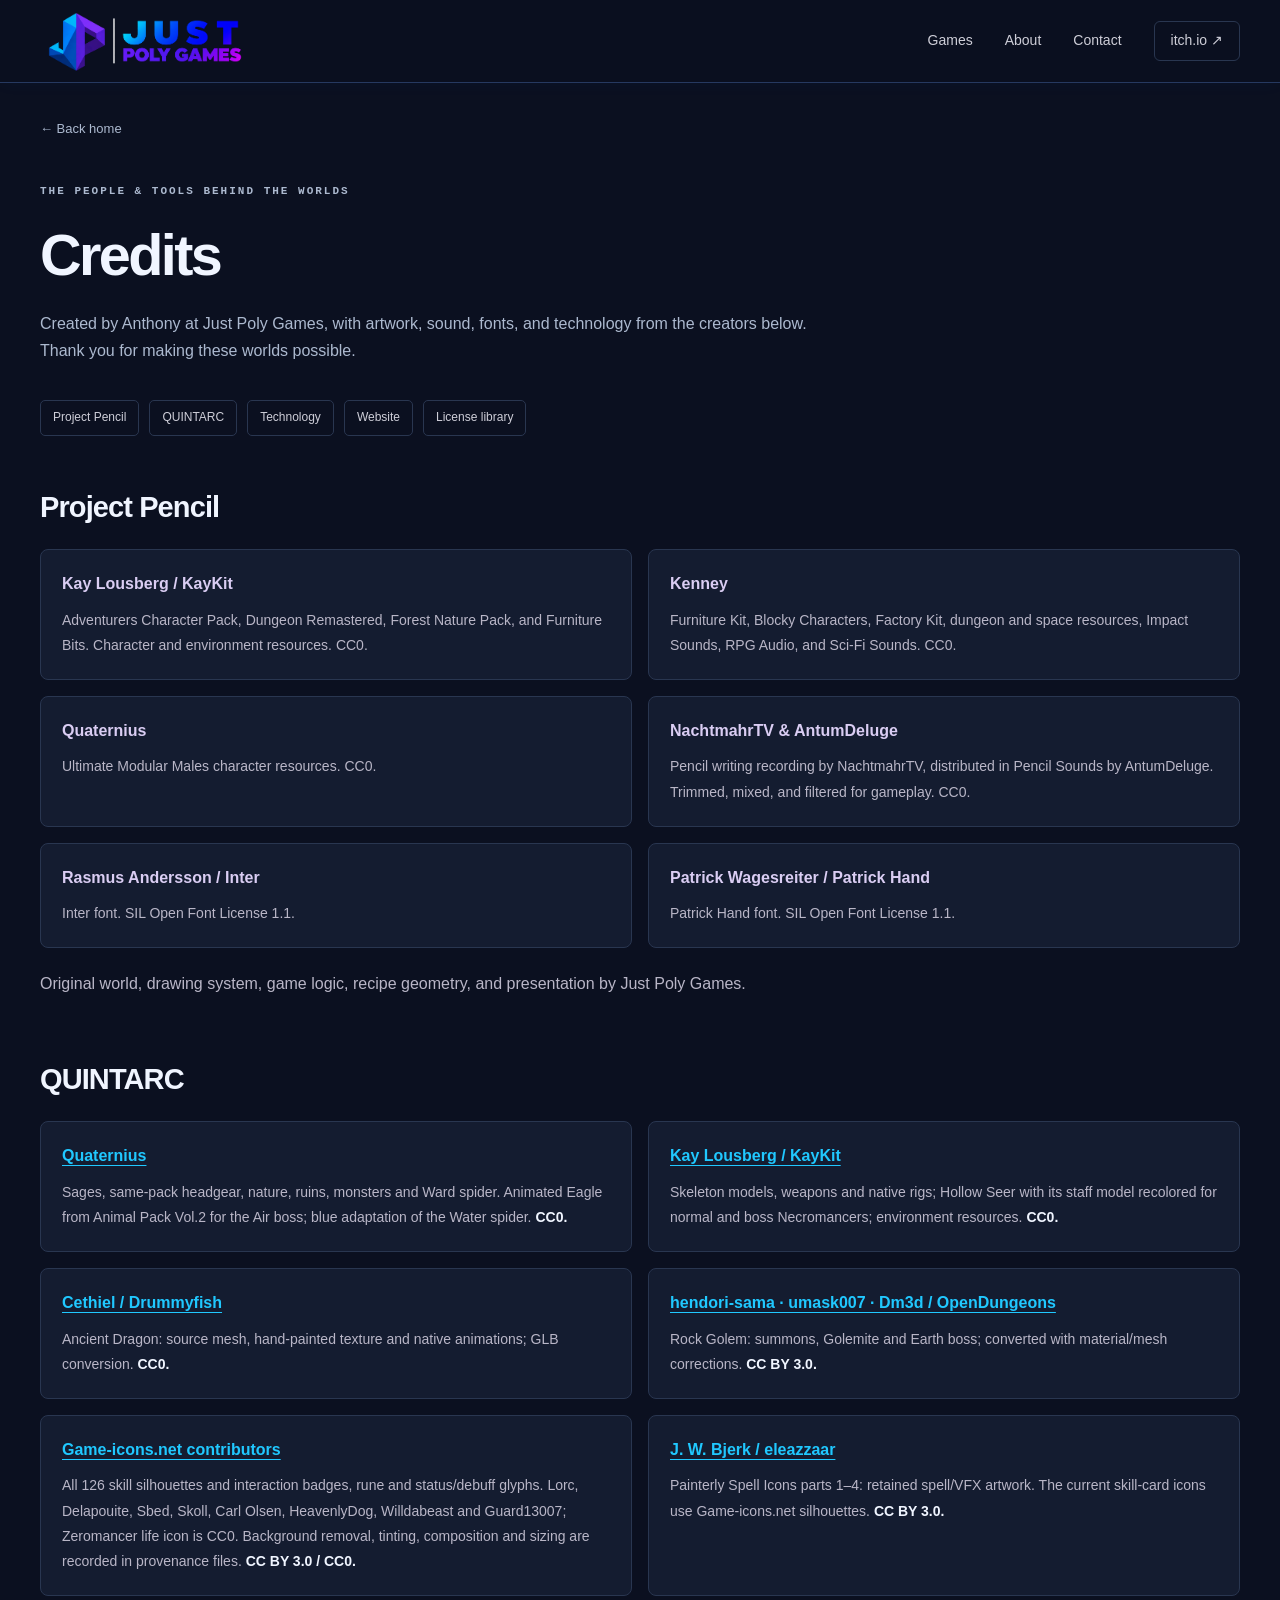
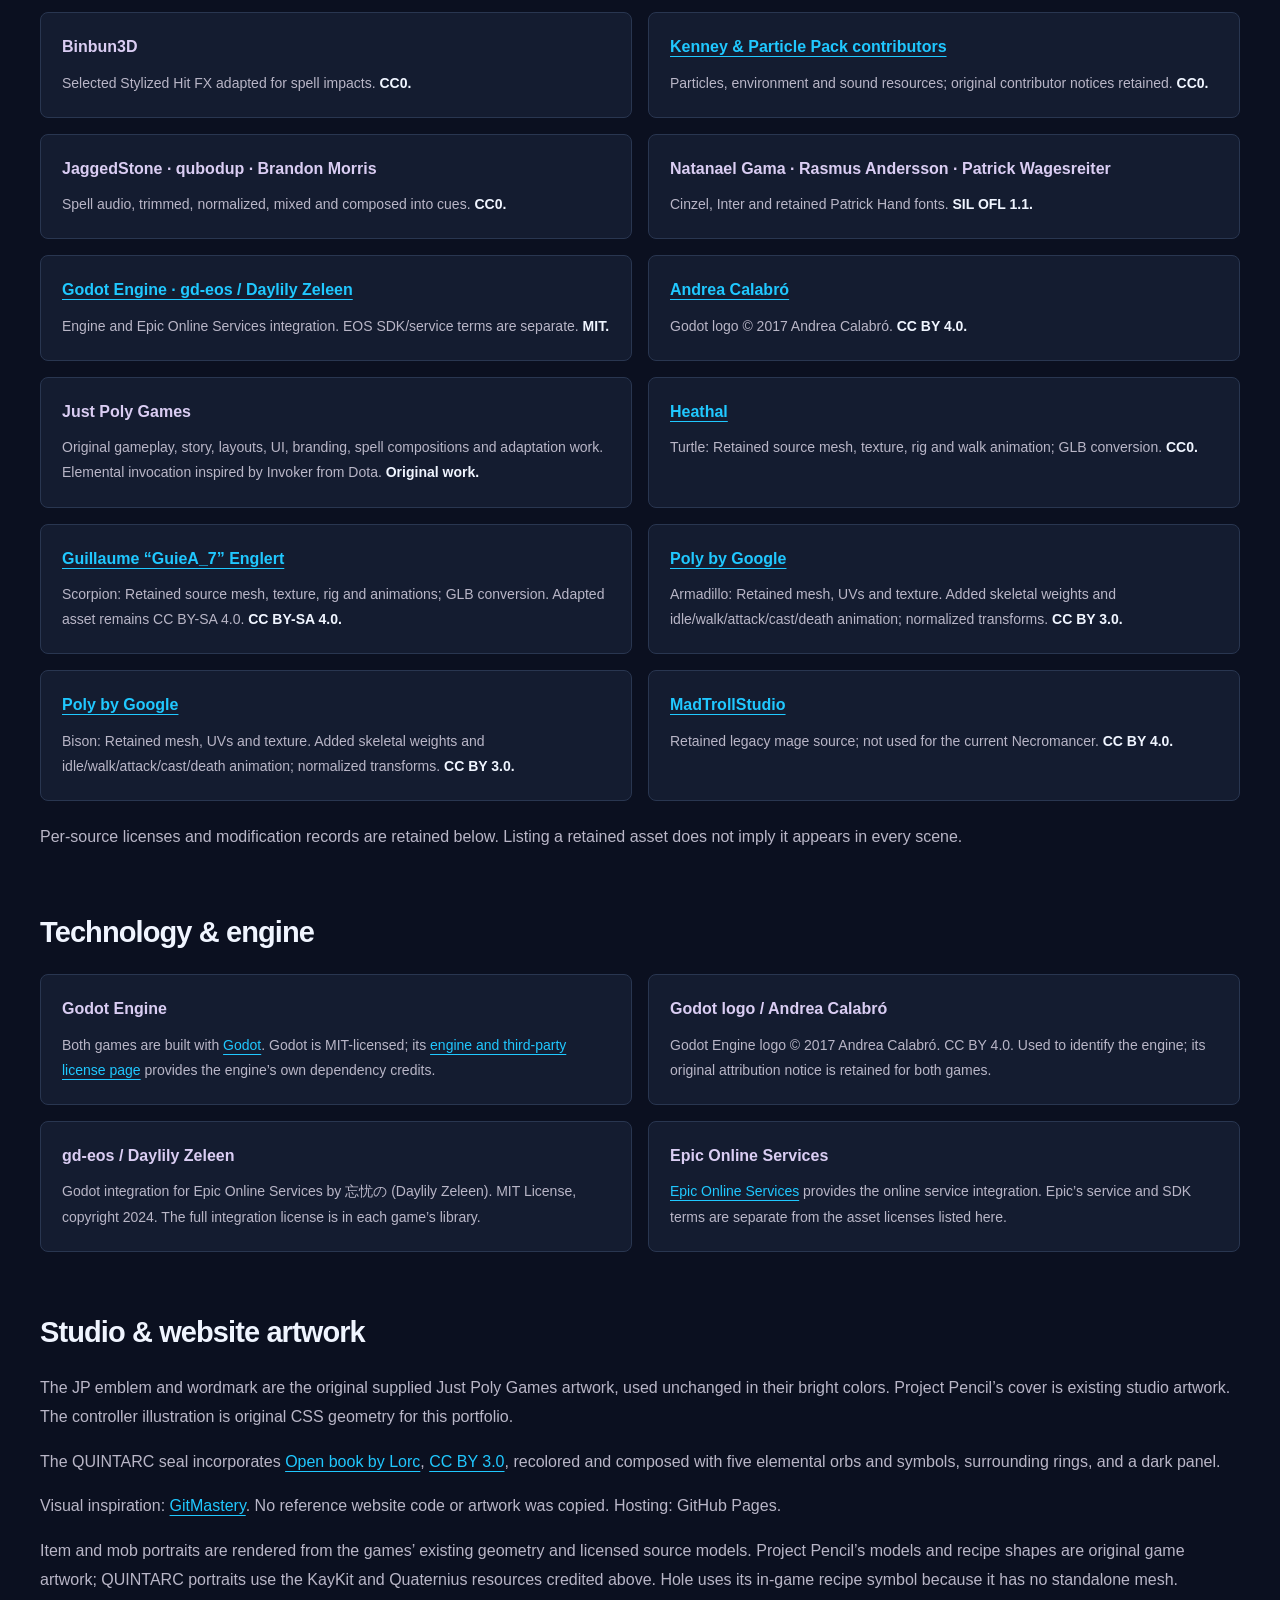
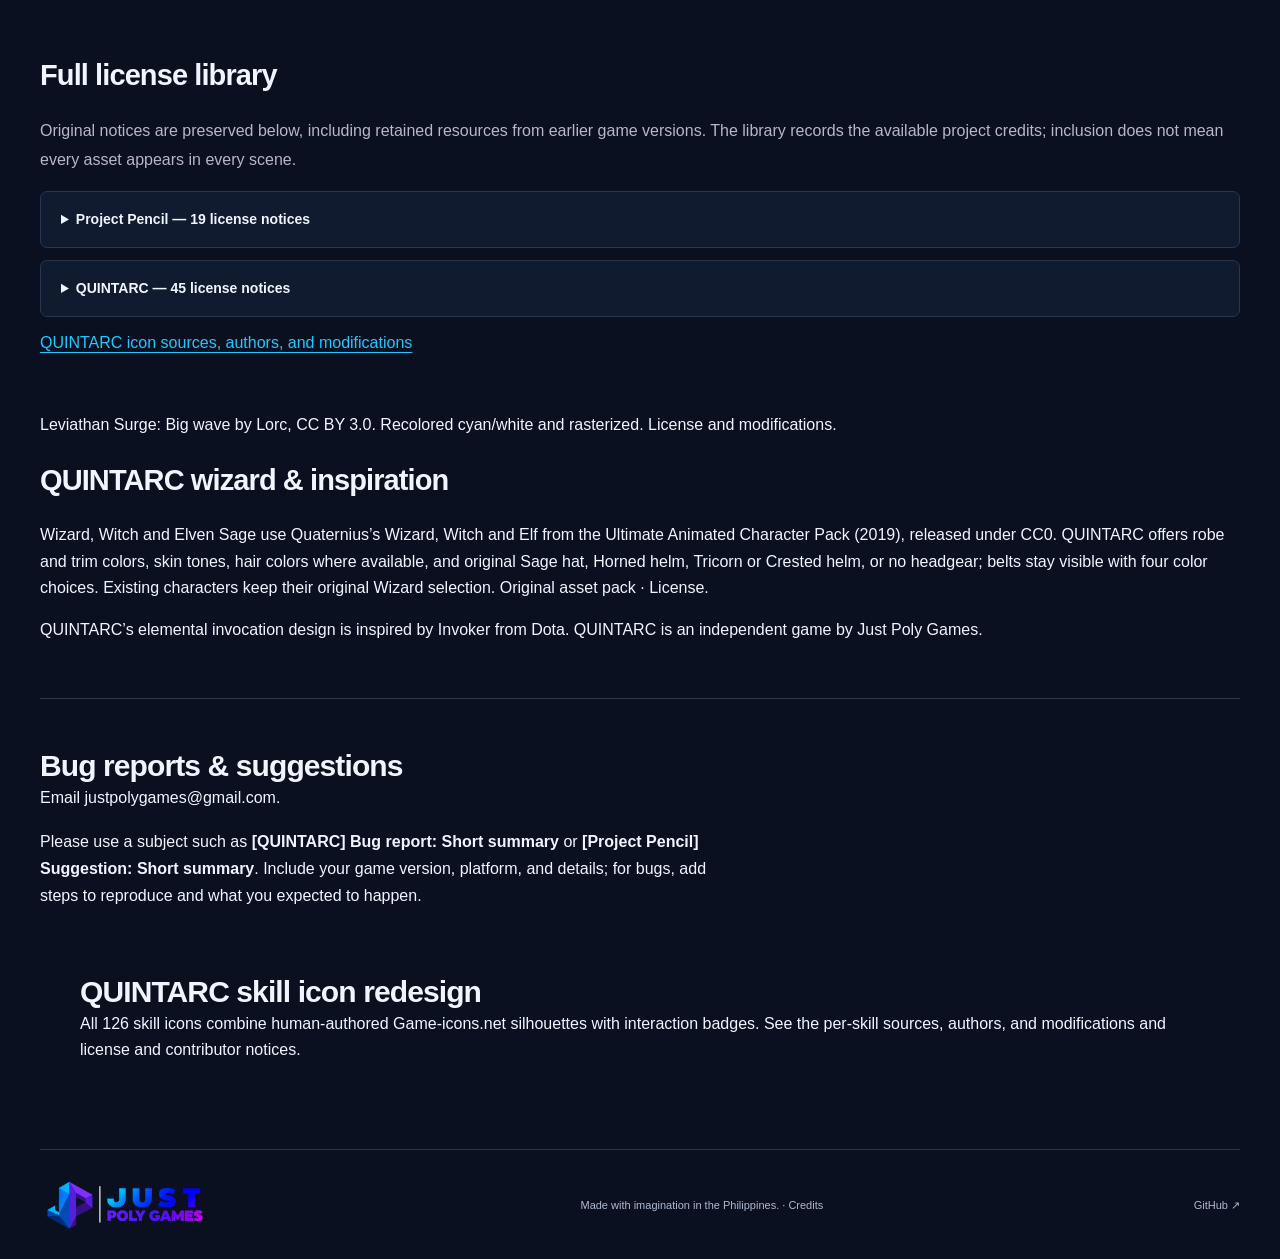
==== commit 071390d0: "Refresh QUINTARC cover and guide for current 0.1.7 gameplay" ====
--- a/credits/index.html
+++ b/credits/index.html
@@ -1,4 +1,5 @@
-<!doctype html>
+<!DOCTYPE html>
+
 <html lang="en"><head>
 <meta charset="utf-8">
 <meta name="viewport" content="width=device-width, initial-scale=1">
@@ -25,7 +26,7 @@
 <meta name="twitter:image" content="https://justpolygames.github.io/assets/just-poly-icon.png">
 <meta name="twitter:image:alt" content="Just Poly Games JP icon">
 <link rel="icon" href="/assets/just-poly-icon.png" type="image/png">
-<link rel="stylesheet" href="/style.css?v=4c6f703e5e93">
+<link rel="stylesheet" href="/style.css?v=8f3b533b7d04">
 <script src="/site.js?v=4e0687dd5b8b" defer></script>
 <script type="application/ld+json">
 {
@@ -71,4 +72,4 @@
 }
 </script>
 </head>
-<body><a class="skip" href="#main">Skip to content</a><header class="site-header"><div class="wrap header-inner"><a class="brand" href="/" aria-label="Just Poly Games home"><img class="brand-logo" src="/assets/just-poly-games.png?v=53f25c708ec6" width="2172" height="724" alt="Just Poly Games"></a><nav aria-label="Main navigation"><a href="/#games">Games</a><a href="/#about">About</a><a href="#contact">Contact</a><a class="nav-external" href="https://justpolygames.itch.io/" target="_blank" rel="noopener noreferrer">itch.io <span aria-hidden="true">↗</span></a></nav></div></header><main id="main" class="wrap wiki"><a class="back-link" href="/">← Back home</a><section class="credits-intro"><p class="eyebrow">THE PEOPLE &amp; TOOLS BEHIND THE WORLDS</p><h1>Credits</h1><p>Created by Anthony at Just Poly Games, with artwork, sound, fonts, and technology from the creators below. Thank you for making these worlds possible.</p></section><nav class="credits-nav" aria-label="Credits sections"><a href="#project-pencil">Project Pencil</a><a href="#quintarc">QUINTARC</a><a href="#technology">Technology</a><a href="#website">Website</a><a href="#licenses">License library</a></nav><div class="wiki-content"><section class="wiki-section" id="project-pencil"><h2>Project Pencil</h2><div class="info-grid"><article class="info-card"><h3>Kay Lousberg / KayKit</h3><p>Adventurers Character Pack, Dungeon Remastered, Forest Nature Pack, and Furniture Bits. Character and environment resources. CC0.</p></article><article class="info-card"><h3>Kenney</h3><p>Furniture Kit, Blocky Characters, Factory Kit, dungeon and space resources, Impact Sounds, RPG Audio, and Sci-Fi Sounds. CC0.</p></article><article class="info-card"><h3>Quaternius</h3><p>Ultimate Modular Males character resources. CC0.</p></article><article class="info-card"><h3>NachtmahrTV &amp; AntumDeluge</h3><p>Pencil writing recording by NachtmahrTV, distributed in Pencil Sounds by AntumDeluge. Trimmed, mixed, and filtered for gameplay. CC0.</p></article><article class="info-card"><h3>Rasmus Andersson / Inter</h3><p>Inter font. SIL Open Font License 1.1.</p></article><article class="info-card"><h3>Patrick Wagesreiter / Patrick Hand</h3><p>Patrick Hand font. SIL Open Font License 1.1.</p></article></div><p>Original world, drawing system, game logic, recipe geometry, and presentation by Just Poly Games.</p></section><section class="wiki-section" id="quintarc"><h2>QUINTARC</h2><div class="info-grid"><article class="info-card"><h3>J. W. Bjerk / eleazzaar</h3><p><a href="https://opengameart.org/content/painterly-spell-icons-part-1" target="_blank" rel="noopener noreferrer">Painterly Spell Icons, parts 1–4</a>. All 126 guide icons reuse the original PNGs without pixel changes. CC BY 3.0; full source links are in the license library.</p></article><article class="info-card"><h3>Quaternius</h3><p>Nature and ruin environment resources, Animated Monsters, and the Ultimate Animated Character Pack. Wizard, Witch and Elf provide the Sage choices, retaining their native animation rigs. CC0.</p></article><article class="info-card"><h3>Kay Lousberg / KayKit</h3><p>Skeletons Character Pack and retained Adventurers rig/animation resources, alongside the shared environment packs credited under Project Pencil. CC0.</p></article><article class="info-card"><h3>MadTrollStudio</h3><p><a href="https://sketchfab.com/3d-models/low-poly-mage-rigged-free-10771a1d02a145df95824b483515eeb6" target="_blank" rel="noopener noreferrer">Low Poly Mage Rigged Free</a>. Retained earlier mage resource, adapted to GLB and the game rig. CC BY 4.0; the license notice records modifications.</p></article><article class="info-card"><h3>hendori-sama · umask007 · Dm3d / OpenDungeons</h3><p><a href="https://opengameart.org/content/rock-golem" target="_blank" rel="noopener noreferrer">Rock Golem</a>: original mesh by hendori-sama, rig/UV improvements by umask007, texture and animation revision by Dm3d / OpenDungeons. Converted for the game, with material and mesh corrections. CC BY 3.0.</p></article><article class="info-card"><h3>Binbun3D</h3><p>Stylized Hit FX. Selected source effects adapted for the game’s spell presentation. CC0.</p></article><article class="info-card"><h3>Kenney &amp; Particle Pack contributors</h3><p>Particle Pack for elemental accents, plus shared environment and sound resources. CC0. The original notice also credits Indigo Ray, Craig Nisbet, Zoltan Erdokovy, Heliagon, ThreeDee, Killst4r, and Tim2501 for filter templates.</p></article><article class="info-card"><h3>JaggedStone · qubodup · Brandon Morris</h3><p>Magic and elemental spell recordings by JaggedStone, qubodup, and Augmentality (Brandon Morris), with the latter submitted by HaelDB. Audio is trimmed, normalized, mixed, and composed into game cues. CC0.</p></article><article class="info-card"><h3>Game-icons.net contributors</h3><p>Delapouite, Lorc, Carl Olsen, Sbed, Skoll, HeavenlyDog, Willdabeast, and Guard13007: symbols and interface icons, CC BY 3.0. Zeromancer: life icon, CC0. Sources are linked in the icon provenance record; adaptations include background removal, tinting, and sizing.</p></article><article class="info-card"><h3>Natanael Gama / Cinzel</h3><p>Cinzel display font, credited to The Cinzel Project Authors. SIL Open Font License 1.1. Inter and retained Patrick Hand resources keep their respective notices.</p></article><article class="info-card"><h3>Shared resources</h3><p>QUINTARC also retains licensed resources inherited from Project Pencil, including KayKit, Kenney, Quaternius modular characters, and NachtmahrTV’s pencil recording. Their original notices are included in its license library.</p></article></div><p>Element combinations, campaign, arena layouts, spell systems, grimoire composition, and original interface work by Just Poly Games.</p></section><section class="wiki-section" id="technology"><h2>Technology & engine</h2><div class="info-grid"><article class="info-card"><h3>Godot Engine</h3><p>Both games are built with <a href="https://godotengine.org/" target="_blank" rel="noopener noreferrer">Godot</a>. Godot is MIT-licensed; its <a href="https://godotengine.org/license/" target="_blank" rel="noopener noreferrer">engine and third-party license page</a> provides the engine’s own dependency credits.</p></article><article class="info-card"><h3>Godot logo / Andrea Calabró</h3><p>Godot Engine logo © 2017 Andrea Calabró. CC BY 4.0. Used to identify the engine; its original attribution notice is retained for both games.</p></article><article class="info-card"><h3>gd-eos / Daylily Zeleen</h3><p>Godot integration for Epic Online Services by 忘忧の (Daylily Zeleen). MIT License, copyright 2024. The full integration license is in each game’s library.</p></article><article class="info-card"><h3>Epic Online Services</h3><p><a href="https://dev.epicgames.com/en-US/services" target="_blank" rel="noopener noreferrer">Epic Online Services</a> provides the online service integration. Epic’s service and SDK terms are separate from the asset licenses listed here.</p></article></div></section><section class="wiki-section" id="website"><h2>Studio & website artwork</h2><p>The JP emblem and wordmark are the original supplied Just Poly Games artwork, used unchanged in their bright colors. Project Pencil’s cover is existing studio artwork. The controller illustration is original CSS geometry for this portfolio.</p><p>The QUINTARC seal incorporates <a href="https://game-icons.net/1x1/lorc/open-book.html" target="_blank" rel="noopener noreferrer">Open book by Lorc</a>, <a href="https://creativecommons.org/licenses/by/3.0/" target="_blank" rel="noopener noreferrer">CC BY 3.0</a>, recolored and composed with five elemental orbs and symbols, surrounding rings, and a dark panel.</p><p>Visual inspiration: <a href="https://gitmastery.me/" target="_blank" rel="noopener noreferrer">GitMastery</a>. No reference website code or artwork was copied. Hosting: GitHub Pages.</p><p>Item and mob portraits are rendered from the games’ existing geometry and licensed source models. Project Pencil’s models and recipe shapes are original game artwork; QUINTARC portraits use the KayKit and Quaternius resources credited above. Hole uses its in-game recipe symbol because it has no standalone mesh.</p></section><section class="wiki-section" id="licenses"><h2>Full license library</h2><p>Original notices are preserved below, including retained resources from earlier game versions. The library records the available project credits; inclusion does not mean every asset appears in every scene.</p><details><summary>Project Pencil — 19 license notices</summary><ul class="license-list"><li><a href="/assets/licenses/project-pencil/addons/gd-eos/LICENSE">addons/gd-eos/LICENSE</a></li><li><a href="/assets/licenses/project-pencil/assets/dungeon/License.txt">assets/dungeon/License</a></li><li><a href="/assets/licenses/project-pencil/assets/environment/archive/LICENSE.txt">assets/environment/archive/LICENSE</a></li><li><a href="/assets/licenses/project-pencil/assets/environment/dungeon/LICENSE.txt">assets/environment/dungeon/LICENSE</a></li><li><a href="/assets/licenses/project-pencil/assets/environment/factory/LICENSE.txt">assets/environment/factory/LICENSE</a></li><li><a href="/assets/licenses/project-pencil/assets/environment/factory/License.txt">assets/environment/factory/License</a></li><li><a href="/assets/licenses/project-pencil/assets/environment/forest/LICENSE.txt">assets/environment/forest/LICENSE</a></li><li><a href="/assets/licenses/project-pencil/assets/environment/space/License.txt">assets/environment/space/License</a></li><li><a href="/assets/licenses/project-pencil/assets/licenses/Godot-Logo-CC-BY-4.0.txt">Godot-Logo-CC-BY-4.0</a></li><li><a href="/assets/licenses/project-pencil/assets/licenses/Inter-OFL.txt">Inter-OFL</a></li><li><a href="/assets/licenses/project-pencil/assets/licenses/KayKit-Adventurers-CC0.txt">KayKit-Adventurers-CC0</a></li><li><a href="/assets/licenses/project-pencil/assets/licenses/Kenney-RPG-Audio.txt">Kenney-RPG-Audio</a></li><li><a href="/assets/licenses/project-pencil/assets/licenses/Kenney-Sci-Fi-Sounds.txt">Kenney-Sci-Fi-Sounds</a></li><li><a href="/assets/licenses/project-pencil/assets/licenses/PatrickHand-OFL.txt">PatrickHand-OFL</a></li><li><a href="/assets/licenses/project-pencil/assets/licenses/Quaternius-Modular-CC0.txt">Quaternius-Modular-CC0</a></li><li><a href="/assets/licenses/project-pencil/assets/licenses/characters-CC0.txt">characters-CC0</a></li><li><a href="/assets/licenses/project-pencil/assets/licenses/furniture-CC0.txt">furniture-CC0</a></li><li><a href="/assets/licenses/project-pencil/assets/licenses/pencil-writing.txt">pencil-writing</a></li><li><a href="/assets/licenses/project-pencil/assets/licenses/sounds-CC0.txt">sounds-CC0</a></li></ul></details><details><summary>QUINTARC — 35 license notices</summary><ul class="license-list"><li><a href="/assets/licenses/quintarc/addons/gd-eos/LICENSE">addons/gd-eos/LICENSE</a></li><li><a href="/assets/licenses/quintarc/assets/dungeon/License.txt">assets/dungeon/License</a></li><li><a href="/assets/licenses/quintarc/assets/environment/archive/LICENSE.txt">assets/environment/archive/LICENSE</a></li><li><a href="/assets/licenses/quintarc/assets/environment/dungeon/LICENSE.txt">assets/environment/dungeon/LICENSE</a></li><li><a href="/assets/licenses/quintarc/assets/environment/factory/LICENSE.txt">assets/environment/factory/LICENSE</a></li><li><a href="/assets/licenses/quintarc/assets/environment/factory/License.txt">assets/environment/factory/License</a></li><li><a href="/assets/licenses/quintarc/assets/environment/forest/LICENSE.txt">assets/environment/forest/LICENSE</a></li><li><a href="/assets/licenses/quintarc/assets/environment/space/License.txt">assets/environment/space/License</a></li><li><a href="/assets/licenses/quintarc/assets/licenses/Godot-Logo-CC-BY-4.0.txt">Godot-Logo-CC-BY-4.0</a></li><li><a href="/assets/licenses/quintarc/assets/licenses/Inter-OFL.txt">Inter-OFL</a></li><li><a href="/assets/licenses/quintarc/assets/licenses/KayKit-Adventurers-CC0.txt">KayKit-Adventurers-CC0</a></li><li><a href="/assets/licenses/quintarc/assets/licenses/Kenney-Particles-CC0.txt">Kenney-Particles-CC0</a></li><li><a href="/assets/licenses/quintarc/assets/licenses/Kenney-RPG-Audio.txt">Kenney-RPG-Audio</a></li><li><a href="/assets/licenses/quintarc/assets/licenses/Kenney-Sci-Fi-Sounds.txt">Kenney-Sci-Fi-Sounds</a></li><li><a href="/assets/licenses/quintarc/assets/licenses/PatrickHand-OFL.txt">PatrickHand-OFL</a></li><li><a href="/assets/licenses/quintarc/assets/licenses/QUINTARC-Audio.txt">QUINTARC-Audio</a></li><li><a href="/assets/licenses/quintarc/assets/licenses/QUINTARC-Binbun.txt">QUINTARC-Binbun</a></li><li><a href="/assets/licenses/quintarc/assets/licenses/QUINTARC-Cinzel-OFL.txt">QUINTARC-Cinzel-OFL</a></li><li><a href="/assets/licenses/quintarc/assets/licenses/QUINTARC-Mage.txt">QUINTARC-Mage</a></li><li><a href="/assets/licenses/quintarc/assets/licenses/QUINTARC-Monsters.txt">QUINTARC-Monsters</a></li><li><a href="/assets/licenses/quintarc/assets/licenses/QUINTARC-Nature.txt">QUINTARC-Nature</a></li><li><a href="/assets/licenses/quintarc/assets/licenses/QUINTARC-Painterly-Icons.txt">QUINTARC-Painterly-Icons</a></li><li><a href="/assets/licenses/quintarc/assets/licenses/QUINTARC-Rock-Golem.txt">QUINTARC-Rock-Golem</a></li><li><a href="/assets/licenses/quintarc/assets/licenses/QUINTARC-Ruins.txt">QUINTARC-Ruins</a></li><li><a href="/assets/licenses/quintarc/assets/licenses/QUINTARC-Sage.txt">QUINTARC-Sage</a></li><li><a href="/assets/licenses/quintarc/assets/licenses/QUINTARC-Skeletons.txt">QUINTARC-Skeletons</a></li><li><a href="/assets/licenses/quintarc/assets/licenses/QUINTARC-Symbols.txt">QUINTARC-Symbols</a></li><li><a href="/assets/licenses/quintarc/assets/licenses/Quaternius-Modular-CC0.txt">Quaternius-Modular-CC0</a></li><li><a href="/assets/licenses/quintarc/assets/licenses/characters-CC0.txt">characters-CC0</a></li><li><a href="/assets/licenses/quintarc/assets/licenses/furniture-CC0.txt">furniture-CC0</a></li><li><a href="/assets/licenses/quintarc/assets/licenses/pencil-writing.txt">pencil-writing</a></li><li><a href="/assets/licenses/quintarc/assets/licenses/sounds-CC0.txt">sounds-CC0</a></li><li><a href="/assets/licenses/quintarc/assets/quintarc/orb-effects/license.txt">assets/quintarc/orb-effects/license</a></li><li><a href="/assets/licenses/quintarc/assets/quintarc/sage/License.txt">assets/quintarc/sage/License</a></li><li><a href="/assets/licenses/quintarc/assets/quintarc/symbols/license.txt">assets/quintarc/symbols/license</a></li></ul></details><p><a href="/assets/licenses/quintarc-symbol-sources.json">QUINTARC icon sources, authors, and modifications</a></p></section></div><p>Leviathan Surge: <a href="https://game-icons.net/1x1/lorc/big-wave.html" target="_blank" rel="noopener noreferrer">Big wave by Lorc</a>, <a href="https://creativecommons.org/licenses/by/3.0/" target="_blank" rel="noopener noreferrer">CC BY 3.0</a>. Recolored cyan/white and rasterized. <a href="/assets/licenses/QUINTARC-Wave-Icon.txt">License and modifications</a>.</p><section class="wiki-section"><h2>QUINTARC wizard &amp; inspiration</h2><p>Wizard, Witch and Elven Sage use Quaternius’s Wizard, Witch and Elf from the Ultimate Animated Character Pack (2019), released under CC0. QUINTARC offers robe and trim colors, skin tones, hair colors where available, and optional hats and belts. Existing characters keep their original Wizard selection. <a href="https://quaternius.com/packs/ultimatedanimatedcharacter.html">Original asset pack</a> · <a href="/assets/licenses/QUINTARC-Wizard-CC0.txt">License</a>.</p><p>QUINTARC’s elemental invocation design is inspired by Invoker from Dota. QUINTARC is an independent game by Just Poly Games.</p></section><section class="wrap contact-section" id="contact"><h2>Bug reports &amp; suggestions</h2><p>Email <a href="mailto:justpolygames@gmail.com">justpolygames@gmail.com</a>.</p><p>Please use a subject such as <strong>[QUINTARC] Bug report: Short summary</strong> or <strong>[Project Pencil] Suggestion: Short summary</strong>. Include your game version, platform, and details; for bugs, add steps to reproduce and what you expected to happen.</p></section><section class="wrap"><h2>QUINTARC skill icon redesign</h2><p>All 126 skill icons combine human-authored Game-icons.net silhouettes with interaction badges. See the <a href="/assets/quintarc-skill-icon-provenance.json">per-skill sources, authors, and modifications</a> and <a href="/assets/licenses/QUINTARC-Skill-Identity-Icons.txt">license and contributor notices</a>.</p></section></main><footer class="wrap footer"><a class="brand" href="/" aria-label="Just Poly Games home"><img class="brand-logo" src="/assets/just-poly-games.png?v=53f25c708ec6" width="2172" height="724" alt="Just Poly Games"></a><span>Made with imagination in the Philippines. · <a href="/credits/">Credits</a></span><a href="https://github.com/justpolygames" target="_blank" rel="noopener noreferrer">GitHub ↗</a></footer></body></html>+<body><a class="skip" href="#main">Skip to content</a><header class="site-header"><div class="wrap header-inner"><a aria-label="Just Poly Games home" class="brand" href="/"><img alt="Just Poly Games" class="brand-logo" height="724" src="/assets/just-poly-games.png?v=53f25c708ec6" width="2172"/></a><nav aria-label="Main navigation"><a href="/#games">Games</a><a href="/#about">About</a><a href="#contact">Contact</a><a class="nav-external" href="https://justpolygames.itch.io/" rel="noopener noreferrer" target="_blank">itch.io <span aria-hidden="true">↗</span></a></nav></div></header><main class="wrap wiki" id="main"><a class="back-link" href="/">← Back home</a><section class="credits-intro"><p class="eyebrow">THE PEOPLE &amp; TOOLS BEHIND THE WORLDS</p><h1>Credits</h1><p>Created by Anthony at Just Poly Games, with artwork, sound, fonts, and technology from the creators below. Thank you for making these worlds possible.</p></section><nav aria-label="Credits sections" class="credits-nav"><a href="#project-pencil">Project Pencil</a><a href="#quintarc">QUINTARC</a><a href="#technology">Technology</a><a href="#website">Website</a><a href="#licenses">License library</a></nav><div class="wiki-content"><section class="wiki-section" id="project-pencil"><h2>Project Pencil</h2><div class="info-grid"><article class="info-card"><h3>Kay Lousberg / KayKit</h3><p>Adventurers Character Pack, Dungeon Remastered, Forest Nature Pack, and Furniture Bits. Character and environment resources. CC0.</p></article><article class="info-card"><h3>Kenney</h3><p>Furniture Kit, Blocky Characters, Factory Kit, dungeon and space resources, Impact Sounds, RPG Audio, and Sci-Fi Sounds. CC0.</p></article><article class="info-card"><h3>Quaternius</h3><p>Ultimate Modular Males character resources. CC0.</p></article><article class="info-card"><h3>NachtmahrTV &amp; AntumDeluge</h3><p>Pencil writing recording by NachtmahrTV, distributed in Pencil Sounds by AntumDeluge. Trimmed, mixed, and filtered for gameplay. CC0.</p></article><article class="info-card"><h3>Rasmus Andersson / Inter</h3><p>Inter font. SIL Open Font License 1.1.</p></article><article class="info-card"><h3>Patrick Wagesreiter / Patrick Hand</h3><p>Patrick Hand font. SIL Open Font License 1.1.</p></article></div><p>Original world, drawing system, game logic, recipe geometry, and presentation by Just Poly Games.</p></section><section class="wiki-section" id="quintarc"><h2>QUINTARC</h2><div class="info-grid"><article class="info-card"><h3><a href="https://quaternius.com/" rel="noopener noreferrer" target="_blank">Quaternius</a></h3><p>Sages, same-pack headgear, nature, ruins, monsters and Ward spider. Animated Eagle from Animal Pack Vol.2 for the Air boss; blue adaptation of the Water spider. <strong>CC0.</strong></p></article><article class="info-card"><h3><a href="https://kaylousberg.com/" rel="noopener noreferrer" target="_blank">Kay Lousberg / KayKit</a></h3><p>Skeleton models, weapons and native rigs; Hollow Seer with its staff model recolored for normal and boss Necromancers; environment resources. <strong>CC0.</strong></p></article><article class="info-card"><h3><a href="https://opengameart.org/content/cethiels-dragon-3d" rel="noopener noreferrer" target="_blank">Cethiel / Drummyfish</a></h3><p>Ancient Dragon: source mesh, hand-painted texture and native animations; GLB conversion. <strong>CC0.</strong></p></article><article class="info-card"><h3><a href="https://opengameart.org/content/rock-golem" rel="noopener noreferrer" target="_blank">hendori-sama · umask007 · Dm3d / OpenDungeons</a></h3><p>Rock Golem: summons, Golemite and Earth boss; converted with material/mesh corrections. <strong>CC BY 3.0.</strong></p></article><article class="info-card"><h3><a href="https://game-icons.net/" rel="noopener noreferrer" target="_blank">Game-icons.net contributors</a></h3><p>All 126 skill silhouettes and interaction badges, rune and status/debuff glyphs. Lorc, Delapouite, Sbed, Skoll, Carl Olsen, HeavenlyDog, Willdabeast and Guard13007; Zeromancer life icon is CC0. Background removal, tinting, composition and sizing are recorded in provenance files. <strong>CC BY 3.0 / CC0.</strong></p></article><article class="info-card"><h3><a href="https://opengameart.org/content/painterly-spell-icons-part-1" rel="noopener noreferrer" target="_blank">J. W. Bjerk / eleazzaar</a></h3><p>Painterly Spell Icons parts 1–4: retained spell/VFX artwork. The current skill-card icons use Game-icons.net silhouettes. <strong>CC BY 3.0.</strong></p></article><article class="info-card"><h3>Binbun3D</h3><p>Selected Stylized Hit FX adapted for spell impacts. <strong>CC0.</strong></p></article><article class="info-card"><h3><a href="https://kenney.nl/" rel="noopener noreferrer" target="_blank">Kenney &amp; Particle Pack contributors</a></h3><p>Particles, environment and sound resources; original contributor notices retained. <strong>CC0.</strong></p></article><article class="info-card"><h3>JaggedStone · qubodup · Brandon Morris</h3><p>Spell audio, trimmed, normalized, mixed and composed into cues. <strong>CC0.</strong></p></article><article class="info-card"><h3>Natanael Gama · Rasmus Andersson · Patrick Wagesreiter</h3><p>Cinzel, Inter and retained Patrick Hand fonts. <strong>SIL OFL 1.1.</strong></p></article><article class="info-card"><h3><a href="https://godotengine.org/license/" rel="noopener noreferrer" target="_blank">Godot Engine · gd-eos / Daylily Zeleen</a></h3><p>Engine and Epic Online Services integration. EOS SDK/service terms are separate. <strong>MIT.</strong></p></article><article class="info-card"><h3><a href="https://godotengine.org/press/" rel="noopener noreferrer" target="_blank">Andrea Calabró</a></h3><p>Godot logo © 2017 Andrea Calabró. <strong>CC BY 4.0.</strong></p></article><article class="info-card"><h3>Just Poly Games</h3><p>Original gameplay, story, layouts, UI, branding, spell compositions and adaptation work. Elemental invocation inspired by Invoker from Dota. <strong>Original work.</strong></p></article><article class="info-card"><h3><a href="https://opengameart.org/content/turtle-0" rel="noopener noreferrer" target="_blank">Heathal</a></h3><p>Turtle: Retained source mesh, texture, rig and walk animation; GLB conversion. <strong>CC0.</strong></p></article><article class="info-card"><h3><a href="https://opengameart.org/content/scorpion-3d" rel="noopener noreferrer" target="_blank">Guillaume “GuieA_7” Englert</a></h3><p>Scorpion: Retained source mesh, texture, rig and animations; GLB conversion. Adapted asset remains CC BY-SA 4.0. <strong>CC BY-SA 4.0.</strong></p></article><article class="info-card"><h3><a href="https://poly.pizza/m/dZ3EWgIsSJQ" rel="noopener noreferrer" target="_blank">Poly by Google</a></h3><p>Armadillo: Retained mesh, UVs and texture. Added skeletal weights and idle/walk/attack/cast/death animation; normalized transforms. <strong>CC BY 3.0.</strong></p></article><article class="info-card"><h3><a href="https://poly.pizza/m/9sTrha-TxdS" rel="noopener noreferrer" target="_blank">Poly by Google</a></h3><p>Bison: Retained mesh, UVs and texture. Added skeletal weights and idle/walk/attack/cast/death animation; normalized transforms. <strong>CC BY 3.0.</strong></p></article><article class="info-card"><h3><a href="https://sketchfab.com/3d-models/low-poly-mage-rigged-free-10771a1d02a145df95824b483515eeb6" rel="noopener noreferrer" target="_blank">MadTrollStudio</a></h3><p>Retained legacy mage source; not used for the current Necromancer. <strong>CC BY 4.0.</strong></p></article></div><p>Per-source licenses and modification records are retained below. Listing a retained asset does not imply it appears in every scene.</p></section><section class="wiki-section" id="technology"><h2>Technology &amp; engine</h2><div class="info-grid"><article class="info-card"><h3>Godot Engine</h3><p>Both games are built with <a href="https://godotengine.org/" rel="noopener noreferrer" target="_blank">Godot</a>. Godot is MIT-licensed; its <a href="https://godotengine.org/license/" rel="noopener noreferrer" target="_blank">engine and third-party license page</a> provides the engine’s own dependency credits.</p></article><article class="info-card"><h3>Godot logo / Andrea Calabró</h3><p>Godot Engine logo © 2017 Andrea Calabró. CC BY 4.0. Used to identify the engine; its original attribution notice is retained for both games.</p></article><article class="info-card"><h3>gd-eos / Daylily Zeleen</h3><p>Godot integration for Epic Online Services by 忘忧の (Daylily Zeleen). MIT License, copyright 2024. The full integration license is in each game’s library.</p></article><article class="info-card"><h3>Epic Online Services</h3><p><a href="https://dev.epicgames.com/en-US/services" rel="noopener noreferrer" target="_blank">Epic Online Services</a> provides the online service integration. Epic’s service and SDK terms are separate from the asset licenses listed here.</p></article></div></section><section class="wiki-section" id="website"><h2>Studio &amp; website artwork</h2><p>The JP emblem and wordmark are the original supplied Just Poly Games artwork, used unchanged in their bright colors. Project Pencil’s cover is existing studio artwork. The controller illustration is original CSS geometry for this portfolio.</p><p>The QUINTARC seal incorporates <a href="https://game-icons.net/1x1/lorc/open-book.html" rel="noopener noreferrer" target="_blank">Open book by Lorc</a>, <a href="https://creativecommons.org/licenses/by/3.0/" rel="noopener noreferrer" target="_blank">CC BY 3.0</a>, recolored and composed with five elemental orbs and symbols, surrounding rings, and a dark panel.</p><p>Visual inspiration: <a href="https://gitmastery.me/" rel="noopener noreferrer" target="_blank">GitMastery</a>. No reference website code or artwork was copied. Hosting: GitHub Pages.</p><p>Item and mob portraits are rendered from the games’ existing geometry and licensed source models. Project Pencil’s models and recipe shapes are original game artwork; QUINTARC portraits use the KayKit and Quaternius resources credited above. Hole uses its in-game recipe symbol because it has no standalone mesh.</p></section><section class="wiki-section" id="licenses"><h2>Full license library</h2><p>Original notices are preserved below, including retained resources from earlier game versions. The library records the available project credits; inclusion does not mean every asset appears in every scene.</p><details><summary>Project Pencil — 19 license notices</summary><ul class="license-list"><li><a href="/assets/licenses/project-pencil/addons/gd-eos/LICENSE">addons/gd-eos/LICENSE</a></li><li><a href="/assets/licenses/project-pencil/assets/dungeon/License.txt">assets/dungeon/License</a></li><li><a href="/assets/licenses/project-pencil/assets/environment/archive/LICENSE.txt">assets/environment/archive/LICENSE</a></li><li><a href="/assets/licenses/project-pencil/assets/environment/dungeon/LICENSE.txt">assets/environment/dungeon/LICENSE</a></li><li><a href="/assets/licenses/project-pencil/assets/environment/factory/LICENSE.txt">assets/environment/factory/LICENSE</a></li><li><a href="/assets/licenses/project-pencil/assets/environment/factory/License.txt">assets/environment/factory/License</a></li><li><a href="/assets/licenses/project-pencil/assets/environment/forest/LICENSE.txt">assets/environment/forest/LICENSE</a></li><li><a href="/assets/licenses/project-pencil/assets/environment/space/License.txt">assets/environment/space/License</a></li><li><a href="/assets/licenses/project-pencil/assets/licenses/Godot-Logo-CC-BY-4.0.txt">Godot-Logo-CC-BY-4.0</a></li><li><a href="/assets/licenses/project-pencil/assets/licenses/Inter-OFL.txt">Inter-OFL</a></li><li><a href="/assets/licenses/project-pencil/assets/licenses/KayKit-Adventurers-CC0.txt">KayKit-Adventurers-CC0</a></li><li><a href="/assets/licenses/project-pencil/assets/licenses/Kenney-RPG-Audio.txt">Kenney-RPG-Audio</a></li><li><a href="/assets/licenses/project-pencil/assets/licenses/Kenney-Sci-Fi-Sounds.txt">Kenney-Sci-Fi-Sounds</a></li><li><a href="/assets/licenses/project-pencil/assets/licenses/PatrickHand-OFL.txt">PatrickHand-OFL</a></li><li><a href="/assets/licenses/project-pencil/assets/licenses/Quaternius-Modular-CC0.txt">Quaternius-Modular-CC0</a></li><li><a href="/assets/licenses/project-pencil/assets/licenses/characters-CC0.txt">characters-CC0</a></li><li><a href="/assets/licenses/project-pencil/assets/licenses/furniture-CC0.txt">furniture-CC0</a></li><li><a href="/assets/licenses/project-pencil/assets/licenses/pencil-writing.txt">pencil-writing</a></li><li><a href="/assets/licenses/project-pencil/assets/licenses/sounds-CC0.txt">sounds-CC0</a></li></ul></details><details><summary>QUINTARC — 45 license notices</summary><ul class="license-list"><li><a href="/assets/licenses/quintarc/addons/gd-eos/LICENSE">addons/gd-eos/LICENSE</a></li><li><a href="/assets/licenses/quintarc/assets/dungeon/License.txt">assets/dungeon/License</a></li><li><a href="/assets/licenses/quintarc/assets/environment/archive/LICENSE.txt">assets/environment/archive/LICENSE</a></li><li><a href="/assets/licenses/quintarc/assets/environment/dungeon/LICENSE.txt">assets/environment/dungeon/LICENSE</a></li><li><a href="/assets/licenses/quintarc/assets/environment/factory/LICENSE.txt">assets/environment/factory/LICENSE</a></li><li><a href="/assets/licenses/quintarc/assets/environment/factory/License.txt">assets/environment/factory/License</a></li><li><a href="/assets/licenses/quintarc/assets/environment/forest/LICENSE.txt">assets/environment/forest/LICENSE</a></li><li><a href="/assets/licenses/quintarc/assets/environment/space/License.txt">assets/environment/space/License</a></li><li><a href="/assets/licenses/quintarc/assets/licenses/Godot-Logo-CC-BY-4.0.txt">Godot-Logo-CC-BY-4.0</a></li><li><a href="/assets/licenses/quintarc/assets/licenses/Inter-OFL.txt">Inter-OFL</a></li><li><a href="/assets/licenses/quintarc/assets/licenses/KayKit-Adventurers-CC0.txt">KayKit-Adventurers-CC0</a></li><li><a href="/assets/licenses/quintarc/assets/licenses/Kenney-Particles-CC0.txt">Kenney-Particles-CC0</a></li><li><a href="/assets/licenses/quintarc/assets/licenses/Kenney-RPG-Audio.txt">Kenney-RPG-Audio</a></li><li><a href="/assets/licenses/quintarc/assets/licenses/Kenney-Sci-Fi-Sounds.txt">Kenney-Sci-Fi-Sounds</a></li><li><a href="/assets/licenses/quintarc/assets/licenses/PatrickHand-OFL.txt">PatrickHand-OFL</a></li><li><a href="/assets/licenses/quintarc/assets/licenses/QUINTARC-Audio.txt">QUINTARC-Audio</a></li><li><a href="/assets/licenses/quintarc/assets/licenses/QUINTARC-Binbun.txt">QUINTARC-Binbun</a></li><li><a href="/assets/licenses/quintarc/assets/licenses/QUINTARC-Cinzel-OFL.txt">QUINTARC-Cinzel-OFL</a></li><li><a href="/assets/licenses/quintarc/assets/licenses/QUINTARC-Mage.txt">QUINTARC-Mage</a></li><li><a href="/assets/licenses/quintarc/assets/licenses/QUINTARC-Monsters.txt">QUINTARC-Monsters</a></li><li><a href="/assets/licenses/quintarc/assets/licenses/QUINTARC-Nature.txt">QUINTARC-Nature</a></li><li><a href="/assets/licenses/quintarc/assets/licenses/QUINTARC-Painterly-Icons.txt">QUINTARC-Painterly-Icons</a></li><li><a href="/assets/licenses/quintarc/assets/licenses/QUINTARC-Rock-Golem.txt">QUINTARC-Rock-Golem</a></li><li><a href="/assets/licenses/quintarc/assets/licenses/QUINTARC-Ruins.txt">QUINTARC-Ruins</a></li><li><a href="/assets/licenses/quintarc/assets/licenses/QUINTARC-Sage.txt">QUINTARC-Sage</a></li><li><a href="/assets/licenses/quintarc/assets/licenses/QUINTARC-Skeletons.txt">QUINTARC-Skeletons</a></li><li><a href="/assets/licenses/quintarc/assets/licenses/QUINTARC-Symbols.txt">QUINTARC-Symbols</a></li><li><a href="/assets/licenses/quintarc/assets/licenses/Quaternius-Modular-CC0.txt">Quaternius-Modular-CC0</a></li><li><a href="/assets/licenses/quintarc/assets/licenses/characters-CC0.txt">characters-CC0</a></li><li><a href="/assets/licenses/quintarc/assets/licenses/furniture-CC0.txt">furniture-CC0</a></li><li><a href="/assets/licenses/quintarc/assets/licenses/pencil-writing.txt">pencil-writing</a></li><li><a href="/assets/licenses/quintarc/assets/licenses/sounds-CC0.txt">sounds-CC0</a></li><li><a href="/assets/licenses/quintarc/assets/quintarc/orb-effects/license.txt">assets/quintarc/orb-effects/license</a></li><li><a href="/assets/licenses/quintarc/assets/quintarc/sage/License.txt">assets/quintarc/sage/License</a></li><li><a href="/assets/licenses/quintarc/assets/quintarc/symbols/license.txt">assets/quintarc/symbols/license</a></li><li><a href="/assets/licenses/quintarc/assets/licenses/QUINTARC-Ancient-Dragon.txt">QUINTARC-Ancient-Dragon</a></li><li><a href="/assets/licenses/quintarc/assets/licenses/QUINTARC-Armadillo.txt">QUINTARC-Armadillo</a></li><li><a href="/assets/licenses/quintarc/assets/licenses/QUINTARC-Bison.txt">QUINTARC-Bison</a></li><li><a href="/assets/licenses/quintarc/assets/licenses/QUINTARC-Eagle.txt">QUINTARC-Eagle</a></li><li><a href="/assets/licenses/quintarc/assets/licenses/QUINTARC-Easy-Enemies.txt">QUINTARC-Easy-Enemies</a></li><li><a href="/assets/licenses/quintarc/assets/licenses/QUINTARC-Scorpion.txt">QUINTARC-Scorpion</a></li><li><a href="/assets/licenses/quintarc/assets/licenses/QUINTARC-Skill-Identity-Icons.txt">QUINTARC-Skill-Identity-Icons</a></li><li><a href="/assets/licenses/quintarc/assets/licenses/QUINTARC-Turtle.txt">QUINTARC-Turtle</a></li><li><a href="/assets/licenses/quintarc/assets/licenses/QUINTARC-Wave-Icon.txt">QUINTARC-Wave-Icon</a></li><li><a href="/assets/licenses/quintarc/assets/licenses/QUINTARC-Wizard-CC0.txt">QUINTARC-Wizard-CC0</a></li></ul></details><p><a href="/assets/licenses/quintarc-symbol-sources.json">QUINTARC icon sources, authors, and modifications</a></p></section></div><p>Leviathan Surge: <a href="https://game-icons.net/1x1/lorc/big-wave.html" rel="noopener noreferrer" target="_blank">Big wave by Lorc</a>, <a href="https://creativecommons.org/licenses/by/3.0/" rel="noopener noreferrer" target="_blank">CC BY 3.0</a>. Recolored cyan/white and rasterized. <a href="/assets/licenses/QUINTARC-Wave-Icon.txt">License and modifications</a>.</p><section class="wiki-section"><h2>QUINTARC wizard &amp; inspiration</h2><p>Wizard, Witch and Elven Sage use Quaternius’s Wizard, Witch and Elf from the Ultimate Animated Character Pack (2019), released under CC0. QUINTARC offers robe and trim colors, skin tones, hair colors where available, and original Sage hat, Horned helm, Tricorn or Crested helm, or no headgear; belts stay visible with four color choices. Existing characters keep their original Wizard selection. <a href="https://quaternius.com/packs/ultimatedanimatedcharacter.html">Original asset pack</a> · <a href="/assets/licenses/QUINTARC-Wizard-CC0.txt">License</a>.</p><p>QUINTARC’s elemental invocation design is inspired by Invoker from Dota. QUINTARC is an independent game by Just Poly Games.</p></section><section class="wrap contact-section" id="contact"><h2>Bug reports &amp; suggestions</h2><p>Email <a href="mailto:justpolygames@gmail.com">justpolygames@gmail.com</a>.</p><p>Please use a subject such as <strong>[QUINTARC] Bug report: Short summary</strong> or <strong>[Project Pencil] Suggestion: Short summary</strong>. Include your game version, platform, and details; for bugs, add steps to reproduce and what you expected to happen.</p></section><section class="wrap"><h2>QUINTARC skill icon redesign</h2><p>All 126 skill icons combine human-authored Game-icons.net silhouettes with interaction badges. See the <a href="/assets/quintarc-skill-icon-provenance.json">per-skill sources, authors, and modifications</a> and <a href="/assets/licenses/QUINTARC-Skill-Identity-Icons.txt">license and contributor notices</a>.</p></section></main><footer class="wrap footer"><a aria-label="Just Poly Games home" class="brand" href="/"><img alt="Just Poly Games" class="brand-logo" height="724" src="/assets/just-poly-games.png?v=53f25c708ec6" width="2172"/></a><span>Made with imagination in the Philippines. · <a href="/credits/">Credits</a></span><a href="https://github.com/justpolygames" rel="noopener noreferrer" target="_blank">GitHub ↗</a></footer></body></html>
--- a/style.css
+++ b/style.css
@@ -1,4 +1,4 @@
-:root{color-scheme:dark;--bg:#0b1020;--panel:#141c30;--line:#293650;--text:#f0f5ff;--muted:#acb9cf;--cyan:#20c8ff;--purple:#b181ff;--blue:#0879ff;--violet:#803bff}*{box-sizing:border-box}html{scroll-behavior:smooth;scroll-padding-top:92px}body{margin:0;background:var(--bg);color:var(--text);font-family:Arial,Helvetica,sans-serif;font-size:16px;line-height:1.65}a{color:inherit;text-decoration:none}button,input{font:inherit}a,button,input,summary{-webkit-tap-highlight-color:transparent}a:focus-visible,button:focus-visible,input:focus-visible,summary:focus-visible{outline:3px solid var(--cyan);outline-offset:6px}.wrap{width:min(1200px,calc(100% - 80px));margin-inline:auto}.site-header{border-bottom:1px solid var(--line);background:#0b1020f5;position:sticky;top:0;z-index:20;backdrop-filter:blur(16px)}.header-inner{height:82px;display:flex;justify-content:space-between;align-items:center;gap:20px}.brand{display:flex;align-items:center;gap:10px;font-size:14px;font-weight:900;letter-spacing:1.2px}.brand-light{font-weight:400;color:var(--muted)}nav{display:flex;gap:32px;align-items:center}nav>a{font-size:14px;color:#ceced8}nav>a:hover{color:var(--cyan)}.nav-external{border:1px solid var(--line);padding:7px 16px;border-radius:6px}.hero{display:grid;grid-template-columns:1.12fr 1fr;gap:60px;align-items:center;padding-block:86px 88px}.eyebrow{font:11px/1.6 'Courier New',monospace;letter-spacing:2px;font-weight:700;color:var(--muted);display:flex;gap:10px;align-items:center;margin:0 0 22px}.dot{display:inline-block;width:7px;height:7px;border-radius:50%;background:var(--cyan);box-shadow:0 0 12px #20c8ff44;flex-shrink:0}h1,h2,h3,p{margin-top:0}h1{font-size:clamp(38px,4.5vw,64px);line-height:1.12;letter-spacing:-2.6px;margin-bottom:24px;font-weight:800}.serif{font-family:Georgia,serif;font-weight:400;font-style:italic;color:var(--purple)}.highlight{color:var(--cyan)}.intro{color:var(--muted);font-size:17px;line-height:1.85;margin-bottom:28px}.button{display:inline-flex;align-items:center;justify-content:center;gap:14px;border:1px solid transparent;border-radius:6px;padding:12px 20px;font-size:14px;font-weight:700;cursor:pointer;min-height:46px}.primary{background:var(--cyan);color:#061827;box-shadow:0 4px 0 #087ab8}.primary:hover{background:#75ddff;transform:translateY(-2px)}.secondary{background:#192941;border-color:#3b5273;color:var(--text)}.secondary:hover{border-color:var(--cyan)}.hero-note{display:block;color:var(--muted);font:11px 'Courier New',monospace;margin-top:21px}.player-panel{position:relative;transform:rotate(2deg);border:1px solid #354c77;border-radius:12px;background:#131e37;box-shadow:10px 12px 0 #17223c,0 0 100px #286aff20;overflow:hidden}.panel-bar{display:flex;align-items:center;justify-content:space-between;border-bottom:1px solid #2a3e60;padding:13px 20px;font:10px 'Courier New',monospace;letter-spacing:1.5px;color:#c7b9df}.panel-bar .dot{margin-right:8px;width:5px;height:5px}.scene{position:relative;height:266px;overflow:hidden;background:radial-gradient(ellipse at center,#174a8575,transparent 70%)}.scene-grid{position:absolute;inset:0;background-image:linear-gradient(#74638c1a 1px,transparent 1px),linear-gradient(90deg,#74638c1a 1px,transparent 1px);background-size:30px 30px;transform:perspective(270px) rotateX(30deg) scale(1.3);mask-image:linear-gradient(transparent,#000)}.scene-label{position:absolute;top:21px;left:24px;font:9px 'Courier New',monospace;letter-spacing:2px;color:#9a8caf}.star{position:absolute;color:var(--cyan)}.s1{top:55px;left:20%;font-size:24px}.s2{right:20%;top:35px;color:#bc9bf5}.s3{bottom:37px;right:21%;font-size:12px}.orbit{position:absolute;border:1px solid #82719a4d;border-radius:50%;width:300px;height:140px;left:50%;top:53%;transform:translate(-50%,-50%) rotate(-30deg)}.o2{transform:translate(-50%,-50%) rotate(30deg);border-style:dashed}.controller{width:206px;height:120px;background:linear-gradient(145deg,#11c4f5,#5542df);border:3px solid #b6deff;border-bottom-width:9px;border-radius:48px 48px 33px 33px;position:absolute;left:50%;top:50%;transform:translate(-50%,-50%) rotate(-13deg);box-shadow:8px 13px 0 #102747,0 20px 35px #0008}.dpad{position:absolute;width:48px;height:16px;background:#0d294a;top:42px;left:24px;border-radius:3px}.dpad:before{content:'';position:absolute;width:16px;height:48px;background:#0d294a;left:16px;top:-16px;border-radius:3px}.pad-button{position:absolute;width:15px;height:15px;background:var(--cyan);border-radius:50%;border:2px solid #136c9a;box-shadow:0 2px 0 #17416a}.b1{right:31px;top:22px}.b2{right:15px;top:39px}.b3{right:47px;top:39px}.b4{right:31px;top:56px}.pad-line{position:absolute;background:#59436e;width:24px;height:5px;border-radius:4px;bottom:20px;left:86px}.floating-tag{position:absolute;font:9px 'Courier New',monospace;color:#d0c4e2;border:1px solid #3c6291;background:#142943;padding:6px 9px;border-radius:4px}.tag1{right:21px;top:73px;transform:rotate(7deg)}.tag2{left:29px;bottom:40px;transform:rotate(-7deg)}.player-info{border-top:1px solid #2a3e60;padding:21px 24px;display:flex;justify-content:space-between;align-items:center;gap:12px}.player-info strong{display:block;font-size:24px;line-height:1.3}.player-info span:not(.status){font-size:12px;color:#aaa1bd}.status{font:8px 'Courier New',monospace;letter-spacing:1px;color:var(--cyan);border:1px solid #20c8ff45;background:#20c8ff0a;padding:7px 8px;border-radius:3px}.skill-tree{padding:12px 24px 18px;display:flex;align-items:center;gap:10px;font:9px 'Courier New',monospace;color:#c5b2e7}.skill-tree i{height:1px;background:#59476e;flex:1}.ticker{border-block:1px solid #283b5b;background:#121c32;overflow:hidden}.ticker>div{max-width:1200px;margin:auto;display:flex;justify-content:space-around;gap:30px;white-space:nowrap;padding:15px 20px;color:#b4a7c9;font:10px 'Courier New',monospace;font-weight:700;letter-spacing:2px}.ticker span{color:var(--cyan)}.games-section{padding-block:66px 80px;scroll-margin-top:20px}.section-heading{display:flex;align-items:flex-end;justify-content:space-between;gap:24px;margin-bottom:30px}.section-heading .eyebrow{margin-bottom:10px}h2{font-size:30px;letter-spacing:-.9px;line-height:1.25;margin-bottom:0}.accent{color:var(--cyan)}.counter{color:var(--muted);font:10px 'Courier New',monospace;white-space:nowrap;margin-bottom:4px}.games-grid{display:grid;grid-template-columns:repeat(3,minmax(0,1fr));gap:22px}.game-card{border:1px solid var(--line);border-radius:10px;background:var(--panel);overflow:hidden;transition:transform .18s,border-color .18s;min-width:0}.game-card[href]:hover{transform:translateY(-6px);border-color:var(--purple)}.card-art{height:234px;position:relative;overflow:hidden;display:flex;align-items:center;justify-content:center}.card-number{position:absolute;left:14px;top:13px;z-index:2;font:10px 'Courier New',monospace;border:1px solid #59525b;padding:2px 6px;border-radius:3px;color:#ded4df;background:#131e37}.pencil-art{background:#fff1da}.pencil-art img{width:auto;max-width:100%;height:100%;object-fit:contain}.quintarc-art{background:radial-gradient(ellipse,#332945,#15111e 73%)}.quintarc-art img{height:177px;width:177px;object-fit:contain;mix-blend-mode:screen;margin-bottom:28px}.art-wordmark{position:absolute;bottom:14px;color:#e2c88f;font-family:Georgia,serif;letter-spacing:6px;font-size:19px}.card-copy{padding:23px}.tags{display:flex;flex-wrap:wrap;gap:8px;font:9px 'Courier New',monospace;font-weight:700;letter-spacing:.7px;color:var(--muted);margin-bottom:14px}.tags>span{border:1px solid #494452;border-radius:3px;padding:4px 7px}.card-copy h3{font-size:22px;letter-spacing:-.5px;display:flex;justify-content:space-between;margin-bottom:12px}.card-copy h3 span{font-size:20px;color:var(--muted)}.card-copy p,.next-card>p:not(.eyebrow){color:var(--muted);font-size:14px;line-height:1.75}.card-bottom{border-top:1px solid var(--line);padding-top:18px;margin-top:24px;display:flex;justify-content:space-between;align-items:center;gap:8px;font-size:10px}.card-bottom>span{color:var(--muted);white-space:nowrap}.card-bottom .dot{width:5px;height:5px;margin-right:5px}.card-bottom strong{color:var(--cyan);font-size:10px}.next-card{display:flex;flex-direction:column;align-items:center;justify-content:center;text-align:center;border-style:dashed;background:linear-gradient(135deg,#141c3055,#17151e);padding:32px}.locked-icon{width:76px;height:76px;border:1px dashed #575263;border-radius:15px;display:grid;place-items:center;color:#898195;font:32px Georgia,serif;transform:rotate(-8deg);margin-bottom:36px;box-shadow:7px 7px 0 #17223a}.next-card .eyebrow{font-size:9px;letter-spacing:1.4px;margin-bottom:14px}.next-card h3{font-size:21px;letter-spacing:-.5px}.next-label{color:#93899e;font:9px 'Courier New',monospace;letter-spacing:.5px;margin-top:20px}.about-section{border-top:1px solid var(--line);padding-block:66px 76px;display:grid;grid-template-columns:1fr 1.3fr;gap:80px}.about-section h2{font-size:38px;line-height:1.18;margin-bottom:26px}.career{display:flex;flex-wrap:wrap;gap:7px;max-width:340px}.career span{font-size:11px;color:#b7b0c5;border:1px solid #344766;background:#17243b;border-radius:5px;padding:5px 9px}.about-copy p{color:var(--muted);font-size:15px;line-height:1.85;margin-bottom:20px}.about-copy em{color:#d7c7f0}.text-link{color:var(--cyan);font-size:14px;border-bottom:1px solid #20c8ff50;padding-bottom:4px}.footer{border-top:1px solid var(--line);display:flex;justify-content:space-between;gap:20px;align-items:center;padding-block:26px;color:var(--muted);font-size:11px}.footer .brand{font-size:10px;color:#d6d3df}.footer>a:last-child:hover{color:var(--cyan)}.skip{position:fixed;left:10px;top:-100px;z-index:50;background:var(--cyan);color:#111;padding:10px}.skip:focus{top:10px}.wiki{padding-block:32px 70px}.back-link{font-size:13px;color:var(--muted)}.back-link:hover{color:var(--cyan)}.wiki-hero{display:grid;grid-template-columns:1.3fr 1fr;gap:60px;align-items:center;padding-block:50px}.wiki-hero h1{font-size:60px;margin-bottom:13px}.wiki-hero .eyebrow{margin-bottom:18px;color:var(--purple)}.wiki-hero p:not(.eyebrow){color:var(--muted);max-width:560px}.wiki-hero .wiki-tagline{color:var(--text)!important;font-size:24px;line-height:1.4;margin-bottom:16px}.wiki-hero>img{width:100%;height:270px;object-fit:contain;border-radius:12px;background:#191623}.wiki-hero.project-pencil>img{background:#fff1da}.wiki-hero .tags{margin-top:25px}.wiki-layout{display:grid;grid-template-columns:210px minmax(0,1fr);gap:60px;border-top:1px solid var(--line);padding-top:40px;padding-bottom:48px}.wiki-nav{position:sticky;top:115px;display:flex;flex-direction:column;align-items:stretch;gap:4px}.wiki-nav .eyebrow{margin-bottom:12px}.wiki-nav a{font-size:13px;border-left:2px solid #34303f;padding:8px 12px}.wiki-nav a:hover,.wiki-nav a:focus-visible{border-left-color:var(--cyan);background:#14253d}.dev-note{border-left:3px solid var(--purple);background:#201d38;padding:16px 20px;color:#c7bbda;font-size:13px}.wiki-section{margin-bottom:54px;scroll-margin-top:110px}.wiki-section>h2{margin-bottom:24px;padding-top:8px;font-size:29px}.wiki-content p,.wiki-content li{color:#b9b6c7}.wiki-content strong{color:var(--text)}.wiki-content p{line-height:1.8}.wiki-content h3{font-size:18px;margin-top:26px;margin-bottom:10px}.info-grid{display:grid;grid-template-columns:1fr 1fr;gap:16px;margin-bottom:22px}.info-card{border:1px solid var(--line);background:var(--panel);padding:21px;border-radius:8px}.info-card h3{margin-top:0;color:#dacdf3;font-size:16px}.info-card p{margin-bottom:0;font-size:14px}.wiki-content details{border:1px solid var(--line);border-radius:7px;padding:16px 20px;margin-block:12px;background:#111b30}.wiki-content summary{cursor:pointer;font-size:14px;font-weight:600}.wiki-content details p{margin:15px 0 0;font-size:14px}.wiki-content a:not(.button){color:var(--cyan);text-decoration:underline;text-underline-offset:4px}.table-scroll{overflow-x:auto;border:1px solid var(--line);border-radius:8px}table{border-collapse:collapse;width:100%;font-size:14px;text-align:left}th{background:#272131;color:#d4c4ed}td,th{padding:14px 18px;border-bottom:1px solid var(--line)}td{color:#c2bfce}tr:last-child td{border:0}kbd{font:12px/1.5 'Courier New',monospace;background:#202d48;color:#e3d7f3;padding:3px 6px;border-radius:4px;box-decoration-break:clone;-webkit-box-decoration-break:clone}.search-label{display:block;margin-bottom:8px;font-size:14px;color:#e3dbef}.search-row{display:flex;gap:12px}.search-row input{min-width:0;flex:1;background:#111b30;color:var(--text);border:1px solid #625471;border-radius:6px;padding:12px 15px}.search-row input::placeholder{color:#a9a1b5}#spell-count{font:12px 'Courier New',monospace;margin:18px 0 25px;color:var(--cyan)}.spell-list{display:grid;grid-template-columns:1fr 1fr;gap:14px}.spell-card{background:#141c30;border:1px solid var(--line);border-radius:8px;padding:20px}.spell-card h3{margin:0 0 9px;font-size:18px}.spell-card .recipe{font:11px/1.6 'Courier New',monospace;color:var(--purple);margin-bottom:12px}.spell-card p{font-size:13px}.spell-stats{border-top:1px solid var(--line);padding-top:12px;display:flex;flex-direction:column;gap:8px;color:#bcb6c8;font-size:11px}[hidden]{display:none!important}@media(min-width:1450px){.hero{padding-block:100px}.card-art{height:245px}}@media(max-width:1100px){.wrap{width:calc(100% - 48px)}.hero{gap:35px}.card-copy{padding:17px}.card-bottom{align-items:flex-start;flex-direction:column}.section-heading h2{font-size:27px}.counter{font-size:9px}.wiki-layout{gap:32px;grid-template-columns:175px minmax(0,1fr)}}@media(max-width:800px){.hero{grid-template-columns:1fr;gap:48px;padding-block:50px 60px}.hero-copy{max-width:620px}h1{font-size:55px}.player-panel{max-width:480px;width:100%;margin-inline:auto;transform:rotate(1deg)}.section-heading{display:block}.counter{display:block;margin-top:18px}.games-grid{grid-template-columns:repeat(2,minmax(0,1fr))}.next-card{grid-column:1/-1;min-height:245px}.next-card .locked-icon{margin-bottom:22px;width:50px;height:50px}.next-card>p{max-width:350px}.about-section{grid-template-columns:1fr;gap:32px;padding-block:44px}.about-section h2{font-size:34px}.footer{flex-wrap:wrap}.wiki-hero{gap:25px}.wiki-hero h1{font-size:43px}.wiki-hero>img{height:220px}.wiki-layout{grid-template-columns:1fr;gap:24px}.wiki-nav{position:static;flex-direction:row;flex-wrap:wrap;gap:8px}.wiki-nav .eyebrow{width:100%}.wiki-nav a{border:1px solid var(--line);border-radius:4px;padding:7px 10px;font-size:11px}.wiki-section{scroll-margin-top:100px}}@media(max-width:520px){.wrap{width:calc(100% - 36px)}.header-inner{height:68px;gap:8px}.brand{font-size:10px;letter-spacing:.5px;gap:7px}.brand img{width:26px;height:26px}.brand-light{display:none}nav{gap:16px}nav>a{font-size:12px}.nav-external{padding:5px 8px}.hero{padding-block:42px 48px;gap:38px}h1{font-size:41px;letter-spacing:-1.7px}.hero .eyebrow{font-size:9px;letter-spacing:1.2px}.intro{font-size:15px}.hero-note{font-size:10px}.player-panel{transform:none}.scene{height:240px}.status{font-size:7px}.floating-tag{font-size:8px;padding:5px}.tag1{right:10px;top:63px}.tag2{left:15px;bottom:29px}.games-section{padding-block:40px 48px}.games-grid{grid-template-columns:1fr}.section-heading h2{font-size:27px}.card-art{height:240px}.card-copy{padding:22px}.card-bottom{flex-direction:row;align-items:center}.next-card{grid-column:auto;min-height:300px}.ticker>div{justify-content:flex-start;font-size:9px}.about-section h2{font-size:32px}.footer{gap:15px;font-size:10px}.footer>span{order:3;width:100%}.wiki{padding-top:24px}.wiki-hero{grid-template-columns:1fr;padding-block:32px}.wiki-hero h1{font-size:43px}.wiki-hero>img{height:230px}.wiki-hero .wiki-tagline{font-size:22px}.wiki-layout{padding-top:28px}.info-grid,.spell-list{grid-template-columns:1fr}.wiki-section>h2{font-size:26px}.wiki-content p{font-size:15px}.wiki-content th,.wiki-content td{padding:12px;font-size:12px}.wiki-content kbd{font-size:10px}.search-row{gap:8px}.search-row input{font-size:13px;padding:10px}.search-row .button{padding:10px 13px}.info-card{padding:18px}}@media(prefers-reduced-motion:reduce){html{scroll-behavior:auto}*,*:before,*:after{transition:none!important;animation:none!important}}
+:root{color-scheme:dark;--bg:#0b1020;--panel:#141c30;--line:#293650;--text:#f0f5ff;--muted:#acb9cf;--cyan:#20c8ff;--purple:#b181ff;--blue:#0879ff;--violet:#803bff}*{box-sizing:border-box}html{scroll-behavior:smooth;scroll-padding-top:92px}body{margin:0;background:var(--bg);color:var(--text);font-family:Arial,Helvetica,sans-serif;font-size:16px;line-height:1.65}a{color:inherit;text-decoration:none}button,input{font:inherit}a,button,input,summary{-webkit-tap-highlight-color:transparent}a:focus-visible,button:focus-visible,input:focus-visible,summary:focus-visible{outline:3px solid var(--cyan);outline-offset:6px}.wrap{width:min(1200px,calc(100% - 80px));margin-inline:auto}.site-header{border-bottom:1px solid var(--line);background:#0b1020f5;position:sticky;top:0;z-index:20;backdrop-filter:blur(16px)}.header-inner{height:82px;display:flex;justify-content:space-between;align-items:center;gap:20px}.brand{display:flex;align-items:center;gap:10px;font-size:14px;font-weight:900;letter-spacing:1.2px}.brand-light{font-weight:400;color:var(--muted)}nav{display:flex;gap:32px;align-items:center}nav>a{font-size:14px;color:#ceced8}nav>a:hover{color:var(--cyan)}.nav-external{border:1px solid var(--line);padding:7px 16px;border-radius:6px}.hero{display:grid;grid-template-columns:1.12fr 1fr;gap:60px;align-items:center;padding-block:86px 88px}.eyebrow{font:11px/1.6 'Courier New',monospace;letter-spacing:2px;font-weight:700;color:var(--muted);display:flex;gap:10px;align-items:center;margin:0 0 22px}.dot{display:inline-block;width:7px;height:7px;border-radius:50%;background:var(--cyan);box-shadow:0 0 12px #20c8ff44;flex-shrink:0}h1,h2,h3,p{margin-top:0}h1{font-size:clamp(38px,4.5vw,64px);line-height:1.12;letter-spacing:-2.6px;margin-bottom:24px;font-weight:800}.serif{font-family:Georgia,serif;font-weight:400;font-style:italic;color:var(--purple)}.highlight{color:var(--cyan)}.intro{color:var(--muted);font-size:17px;line-height:1.85;margin-bottom:28px}.button{display:inline-flex;align-items:center;justify-content:center;gap:14px;border:1px solid transparent;border-radius:6px;padding:12px 20px;font-size:14px;font-weight:700;cursor:pointer;min-height:46px}.primary{background:var(--cyan);color:#061827;box-shadow:0 4px 0 #087ab8}.primary:hover{background:#75ddff;transform:translateY(-2px)}.secondary{background:#192941;border-color:#3b5273;color:var(--text)}.secondary:hover{border-color:var(--cyan)}.hero-note{display:block;color:var(--muted);font:11px 'Courier New',monospace;margin-top:21px}.player-panel{position:relative;transform:rotate(2deg);border:1px solid #354c77;border-radius:12px;background:#131e37;box-shadow:10px 12px 0 #17223c,0 0 100px #286aff20;overflow:hidden}.panel-bar{display:flex;align-items:center;justify-content:space-between;border-bottom:1px solid #2a3e60;padding:13px 20px;font:10px 'Courier New',monospace;letter-spacing:1.5px;color:#c7b9df}.panel-bar .dot{margin-right:8px;width:5px;height:5px}.scene{position:relative;height:266px;overflow:hidden;background:radial-gradient(ellipse at center,#174a8575,transparent 70%)}.scene-grid{position:absolute;inset:0;background-image:linear-gradient(#74638c1a 1px,transparent 1px),linear-gradient(90deg,#74638c1a 1px,transparent 1px);background-size:30px 30px;transform:perspective(270px) rotateX(30deg) scale(1.3);mask-image:linear-gradient(transparent,#000)}.scene-label{position:absolute;top:21px;left:24px;font:9px 'Courier New',monospace;letter-spacing:2px;color:#9a8caf}.star{position:absolute;color:var(--cyan)}.s1{top:55px;left:20%;font-size:24px}.s2{right:20%;top:35px;color:#bc9bf5}.s3{bottom:37px;right:21%;font-size:12px}.orbit{position:absolute;border:1px solid #82719a4d;border-radius:50%;width:300px;height:140px;left:50%;top:53%;transform:translate(-50%,-50%) rotate(-30deg)}.o2{transform:translate(-50%,-50%) rotate(30deg);border-style:dashed}.controller{width:206px;height:120px;background:linear-gradient(145deg,#11c4f5,#5542df);border:3px solid #b6deff;border-bottom-width:9px;border-radius:48px 48px 33px 33px;position:absolute;left:50%;top:50%;transform:translate(-50%,-50%) rotate(-13deg);box-shadow:8px 13px 0 #102747,0 20px 35px #0008}.dpad{position:absolute;width:48px;height:16px;background:#0d294a;top:42px;left:24px;border-radius:3px}.dpad:before{content:'';position:absolute;width:16px;height:48px;background:#0d294a;left:16px;top:-16px;border-radius:3px}.pad-button{position:absolute;width:15px;height:15px;background:var(--cyan);border-radius:50%;border:2px solid #136c9a;box-shadow:0 2px 0 #17416a}.b1{right:31px;top:22px}.b2{right:15px;top:39px}.b3{right:47px;top:39px}.b4{right:31px;top:56px}.pad-line{position:absolute;background:#59436e;width:24px;height:5px;border-radius:4px;bottom:20px;left:86px}.floating-tag{position:absolute;font:9px 'Courier New',monospace;color:#d0c4e2;border:1px solid #3c6291;background:#142943;padding:6px 9px;border-radius:4px}.tag1{right:21px;top:73px;transform:rotate(7deg)}.tag2{left:29px;bottom:40px;transform:rotate(-7deg)}.player-info{border-top:1px solid #2a3e60;padding:21px 24px;display:flex;justify-content:space-between;align-items:center;gap:12px}.player-info strong{display:block;font-size:24px;line-height:1.3}.player-info span:not(.status){font-size:12px;color:#aaa1bd}.status{font:8px 'Courier New',monospace;letter-spacing:1px;color:var(--cyan);border:1px solid #20c8ff45;background:#20c8ff0a;padding:7px 8px;border-radius:3px}.skill-tree{padding:12px 24px 18px;display:flex;align-items:center;gap:10px;font:9px 'Courier New',monospace;color:#c5b2e7}.skill-tree i{height:1px;background:#59476e;flex:1}.ticker{border-block:1px solid #283b5b;background:#121c32;overflow:hidden}.ticker>div{max-width:1200px;margin:auto;display:flex;justify-content:space-around;gap:30px;white-space:nowrap;padding:15px 20px;color:#b4a7c9;font:10px 'Courier New',monospace;font-weight:700;letter-spacing:2px}.ticker span{color:var(--cyan)}.games-section{padding-block:66px 80px;scroll-margin-top:20px}.section-heading{display:flex;align-items:flex-end;justify-content:space-between;gap:24px;margin-bottom:30px}.section-heading .eyebrow{margin-bottom:10px}h2{font-size:30px;letter-spacing:-.9px;line-height:1.25;margin-bottom:0}.accent{color:var(--cyan)}.counter{color:var(--muted);font:10px 'Courier New',monospace;white-space:nowrap;margin-bottom:4px}.games-grid{display:grid;grid-template-columns:repeat(3,minmax(0,1fr));gap:22px}.game-card{border:1px solid var(--line);border-radius:10px;background:var(--panel);overflow:hidden;transition:transform .18s,border-color .18s;min-width:0}.game-card[href]:hover{transform:translateY(-6px);border-color:var(--purple)}.card-art{height:234px;position:relative;overflow:hidden;display:flex;align-items:center;justify-content:center}.card-number{position:absolute;left:14px;top:13px;z-index:2;font:10px 'Courier New',monospace;border:1px solid #59525b;padding:2px 6px;border-radius:3px;color:#ded4df;background:#131e37}.pencil-art{background:#fff1da}.pencil-art img{width:auto;max-width:100%;height:100%;object-fit:contain}.quintarc-art{background:radial-gradient(ellipse,#332945,#15111e 73%)}.quintarc-art img{height:177px;width:177px;object-fit:contain;mix-blend-mode:screen;margin-bottom:28px}.art-wordmark{position:absolute;bottom:14px;color:#e2c88f;font-family:Georgia,serif;letter-spacing:6px;font-size:19px}.card-copy{padding:23px}.tags{display:flex;flex-wrap:wrap;gap:8px;font:9px 'Courier New',monospace;font-weight:700;letter-spacing:.7px;color:var(--muted);margin-bottom:14px}.tags>span{border:1px solid #494452;border-radius:3px;padding:4px 7px}.card-copy h3{font-size:22px;letter-spacing:-.5px;display:flex;justify-content:space-between;margin-bottom:12px}.card-copy h3 span{font-size:20px;color:var(--muted)}.card-copy p,.next-card>p:not(.eyebrow){color:var(--muted);font-size:14px;line-height:1.75}.card-bottom{border-top:1px solid var(--line);padding-top:18px;margin-top:24px;display:flex;justify-content:space-between;align-items:center;gap:8px;font-size:10px}.card-bottom>span{color:var(--muted);white-space:nowrap}.card-bottom .dot{width:5px;height:5px;margin-right:5px}.card-bottom strong{color:var(--cyan);font-size:10px}.next-card{display:flex;flex-direction:column;align-items:center;justify-content:center;text-align:center;border-style:dashed;background:linear-gradient(135deg,#141c3055,#17151e);padding:32px}.locked-icon{width:76px;height:76px;border:1px dashed #575263;border-radius:15px;display:grid;place-items:center;color:#898195;font:32px Georgia,serif;transform:rotate(-8deg);margin-bottom:36px;box-shadow:7px 7px 0 #17223a}.next-card .eyebrow{font-size:9px;letter-spacing:1.4px;margin-bottom:14px}.next-card h3{font-size:21px;letter-spacing:-.5px}.next-label{color:#93899e;font:9px 'Courier New',monospace;letter-spacing:.5px;margin-top:20px}.about-section{border-top:1px solid var(--line);padding-block:66px 76px;display:grid;grid-template-columns:1fr 1.3fr;gap:80px}.about-section h2{font-size:38px;line-height:1.18;margin-bottom:26px}.career{display:flex;flex-wrap:wrap;gap:7px;max-width:340px}.career span{font-size:11px;color:#b7b0c5;border:1px solid #344766;background:#17243b;border-radius:5px;padding:5px 9px}.about-copy p{color:var(--muted);font-size:15px;line-height:1.85;margin-bottom:20px}.about-copy em{color:#d7c7f0}.text-link{color:var(--cyan);font-size:14px;border-bottom:1px solid #20c8ff50;padding-bottom:4px}.footer{border-top:1px solid var(--line);display:flex;justify-content:space-between;gap:20px;align-items:center;padding-block:26px;color:var(--muted);font-size:11px}.footer .brand{font-size:10px;color:#d6d3df}.footer>a:last-child:hover{color:var(--cyan)}.skip{position:fixed;left:10px;top:-100px;z-index:50;background:var(--cyan);color:#111;padding:10px}.skip:focus{top:10px}.wiki{padding-block:32px 70px}.back-link{font-size:13px;color:var(--muted)}.back-link:hover{color:var(--cyan)}.wiki-hero{display:grid;grid-template-columns:1.3fr 1fr;gap:60px;align-items:center;padding-block:50px}.wiki-hero h1{font-size:60px;margin-bottom:13px}.wiki-hero .eyebrow{margin-bottom:18px;color:var(--purple)}.wiki-hero p:not(.eyebrow){color:var(--muted);max-width:560px}.wiki-hero .wiki-tagline{color:var(--text)!important;font-size:24px;line-height:1.4;margin-bottom:16px}.wiki-hero>img{width:100%;height:270px;object-fit:contain;border-radius:12px;background:#191623}.wiki-hero.project-pencil>img{background:#fff1da}.wiki-hero .tags{margin-top:25px}.wiki-layout{display:grid;grid-template-columns:210px minmax(0,1fr);gap:60px;border-top:1px solid var(--line);padding-top:40px;padding-bottom:48px}.wiki-nav{position:sticky;top:115px;display:flex;flex-direction:column;align-items:stretch;gap:4px}.wiki-nav .eyebrow{margin-bottom:12px}.wiki-nav a{font-size:13px;border-left:2px solid #34303f;padding:8px 12px}.wiki-nav a:hover,.wiki-nav a:focus-visible{border-left-color:var(--cyan);background:#14253d}.dev-note{border-left:3px solid var(--purple);background:#201d38;padding:16px 20px;color:#c7bbda;font-size:13px}.wiki-section{margin-bottom:54px;scroll-margin-top:110px}.wiki-section>h2{margin-bottom:24px;padding-top:8px;font-size:29px}.wiki-content p,.wiki-content li{color:#b9b6c7}.wiki-content strong{color:var(--text)}.wiki-content p{line-height:1.8}.wiki-content h3{font-size:18px;margin-top:26px;margin-bottom:10px}.info-grid{display:grid;grid-template-columns:1fr 1fr;gap:16px;margin-bottom:22px}.info-card{border:1px solid var(--line);background:var(--panel);padding:21px;border-radius:8px}.info-card h3{margin-top:0;color:#dacdf3;font-size:16px}.info-card p{margin-bottom:0;font-size:14px}.wiki-content details{border:1px solid var(--line);border-radius:7px;padding:16px 20px;margin-block:12px;background:#111b30}.wiki-content summary{cursor:pointer;font-size:14px;font-weight:600}.wiki-content details p{margin:15px 0 0;font-size:14px}.wiki-content a:not(.button){color:var(--cyan);text-decoration:underline;text-underline-offset:4px}.table-scroll{overflow-x:auto;border:1px solid var(--line);border-radius:8px}table{border-collapse:collapse;width:100%;font-size:14px;text-align:left}th{background:#272131;color:#d4c4ed}td,th{padding:14px 18px;border-bottom:1px solid var(--line)}td{color:#c2bfce}tr:last-child td{border:0}kbd{font:12px/1.5 'Courier New',monospace;background:#202d48;color:#e3d7f3;padding:3px 6px;border-radius:4px;box-decoration-break:clone;-webkit-box-decoration-break:clone}.search-label{display:block;margin-bottom:8px;font-size:14px;color:#e3dbef}.search-row{display:flex;gap:12px}.search-row input{min-width:0;flex:1;background:#111b30;color:var(--text);border:1px solid #625471;border-radius:6px;padding:12px 15px}.search-row input::placeholder{color:#a9a1b5}#spell-count{font:12px 'Courier New',monospace;margin:18px 0 25px;color:var(--cyan)}.spell-list{display:grid;grid-template-columns:1fr 1fr;grid-auto-rows:1fr;gap:14px}.spell-card{display:flex;flex-direction:column;min-width:0;background:#141c30;border:1px solid var(--line);border-radius:8px;padding:20px}.spell-card[hidden]{display:none}.spell-card h3{margin:0 0 9px;font-size:18px}.spell-card .recipe{font:11px/1.6 'Courier New',monospace;color:var(--purple);margin-bottom:12px}.spell-card p{font-size:13px}.spell-stats{margin-top:auto;border-top:1px solid var(--line);padding-top:12px;display:flex;flex-direction:column;gap:8px;color:#bcb6c8;font-size:11px}[hidden]{display:none!important}@media(min-width:1450px){.hero{padding-block:100px}.card-art{height:245px}}@media(max-width:1100px){.wrap{width:calc(100% - 48px)}.hero{gap:35px}.card-copy{padding:17px}.card-bottom{align-items:flex-start;flex-direction:column}.section-heading h2{font-size:27px}.counter{font-size:9px}.wiki-layout{gap:32px;grid-template-columns:175px minmax(0,1fr)}}@media(max-width:800px){.hero{grid-template-columns:1fr;gap:48px;padding-block:50px 60px}.hero-copy{max-width:620px}h1{font-size:55px}.player-panel{max-width:480px;width:100%;margin-inline:auto;transform:rotate(1deg)}.section-heading{display:block}.counter{display:block;margin-top:18px}.games-grid{grid-template-columns:repeat(2,minmax(0,1fr))}.next-card{grid-column:1/-1;min-height:245px}.next-card .locked-icon{margin-bottom:22px;width:50px;height:50px}.next-card>p{max-width:350px}.about-section{grid-template-columns:1fr;gap:32px;padding-block:44px}.about-section h2{font-size:34px}.footer{flex-wrap:wrap}.wiki-hero{gap:25px}.wiki-hero h1{font-size:43px}.wiki-hero>img{height:220px}.wiki-layout{grid-template-columns:1fr;gap:24px}.wiki-nav{position:static;flex-direction:row;flex-wrap:wrap;gap:8px}.wiki-nav .eyebrow{width:100%}.wiki-nav a{border:1px solid var(--line);border-radius:4px;padding:7px 10px;font-size:11px}.wiki-section{scroll-margin-top:100px}}@media(max-width:520px){.wrap{width:calc(100% - 36px)}.header-inner{height:68px;gap:8px}.brand{font-size:10px;letter-spacing:.5px;gap:7px}.brand img{width:26px;height:26px}.brand-light{display:none}nav{gap:16px}nav>a{font-size:12px}.nav-external{padding:5px 8px}.hero{padding-block:42px 48px;gap:38px}h1{font-size:41px;letter-spacing:-1.7px}.hero .eyebrow{font-size:9px;letter-spacing:1.2px}.intro{font-size:15px}.hero-note{font-size:10px}.player-panel{transform:none}.scene{height:240px}.status{font-size:7px}.floating-tag{font-size:8px;padding:5px}.tag1{right:10px;top:63px}.tag2{left:15px;bottom:29px}.games-section{padding-block:40px 48px}.games-grid{grid-template-columns:1fr}.section-heading h2{font-size:27px}.card-art{height:240px}.card-copy{padding:22px}.card-bottom{flex-direction:row;align-items:center}.next-card{grid-column:auto;min-height:300px}.ticker>div{justify-content:flex-start;font-size:9px}.about-section h2{font-size:32px}.footer{gap:15px;font-size:10px}.footer>span{order:3;width:100%}.wiki{padding-top:24px}.wiki-hero{grid-template-columns:1fr;padding-block:32px}.wiki-hero h1{font-size:43px}.wiki-hero>img{height:230px}.wiki-hero .wiki-tagline{font-size:22px}.wiki-layout{padding-top:28px}.info-grid,.spell-list{grid-template-columns:1fr}.wiki-section>h2{font-size:26px}.wiki-content p{font-size:15px}.wiki-content th,.wiki-content td{padding:12px;font-size:12px}.wiki-content kbd{font-size:10px}.search-row{gap:8px}.search-row input{font-size:13px;padding:10px}.search-row .button{padding:10px 13px}.info-card{padding:18px}}@media(prefers-reduced-motion:reduce){html{scroll-behavior:auto}*,*:before,*:after{transition:none!important;animation:none!important}}
 
 /* Just Poly Games: supplied JP icon, bold wordmark, cyan/blue/violet palette. */
 .brand{gap:7px;letter-spacing:0;flex-shrink:0}
@@ -112,3 +112,17 @@
 .wiki-content{min-width:0}
 
 main.wrap>.contact-section.wrap{width:100%}
+
+/* The same licensed glyphs and colors used by QUINTARC pickups and its HUD. */
+.quintarc-symbol{display:inline-block;width:2rem;height:2rem;flex:0 0 2rem;background-color:var(--glyph-color);-webkit-mask:var(--glyph) center/contain no-repeat;mask:var(--glyph) center/contain no-repeat}
+#arenas .info-card h3,#runes .info-card h3{display:flex;align-items:center;gap:.65rem}
+
+/* Match the in-game grimoire: summary above two columns of labeled details. */
+.spell-details{display:grid;grid-template-columns:repeat(2,minmax(0,1fr));gap:18px;border-top:1px solid var(--line);padding-top:14px;margin-bottom:18px;font-size:12px;line-height:1.65}
+.spell-details dl{margin:0;min-width:0}
+.spell-details dl>div{margin-bottom:7px;overflow-wrap:anywhere}
+.spell-details dt{display:inline;color:#d8bc80}
+.spell-details dd{display:inline;margin:0;color:var(--text)}
+.spell-card .spell-description{font-size:13px}
+@media(min-width:521px) and (max-width:1100px){.spell-list{grid-template-columns:1fr}}
+@media(max-width:520px){.spell-details{gap:12px}}
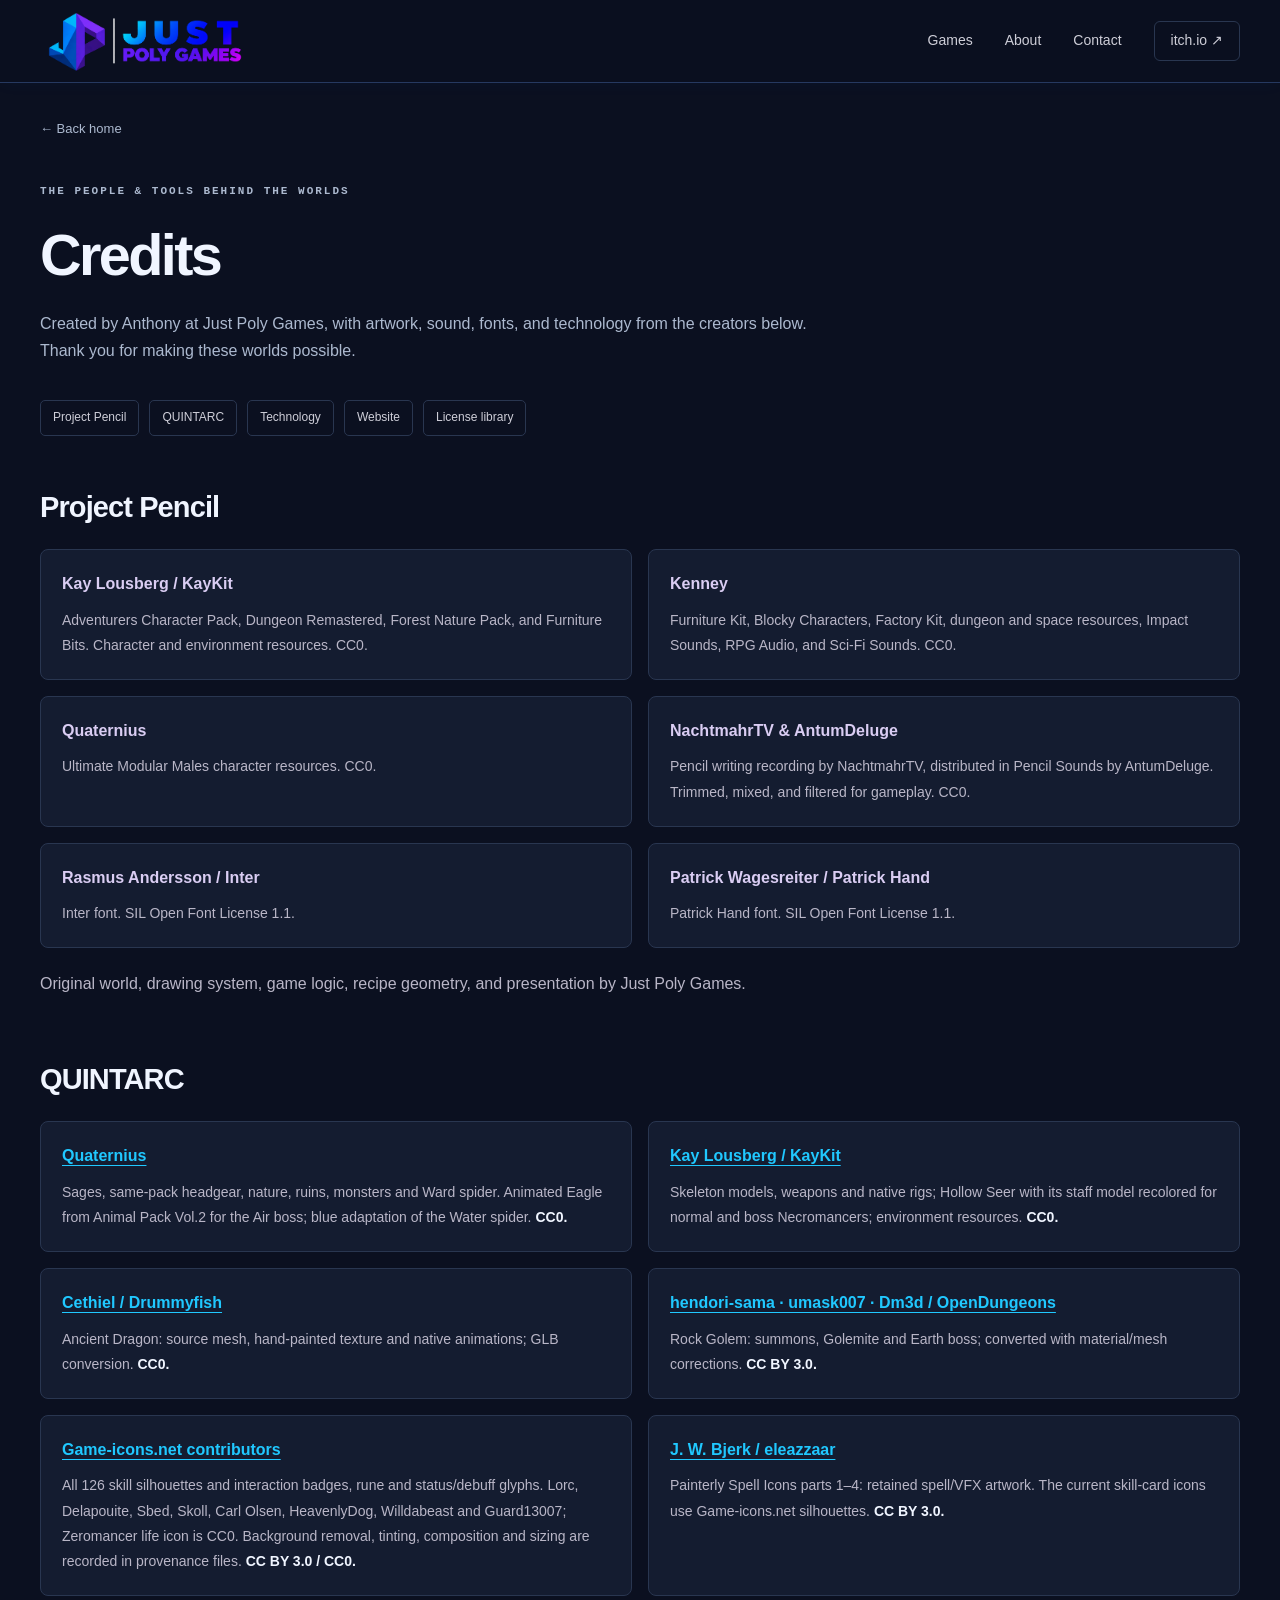
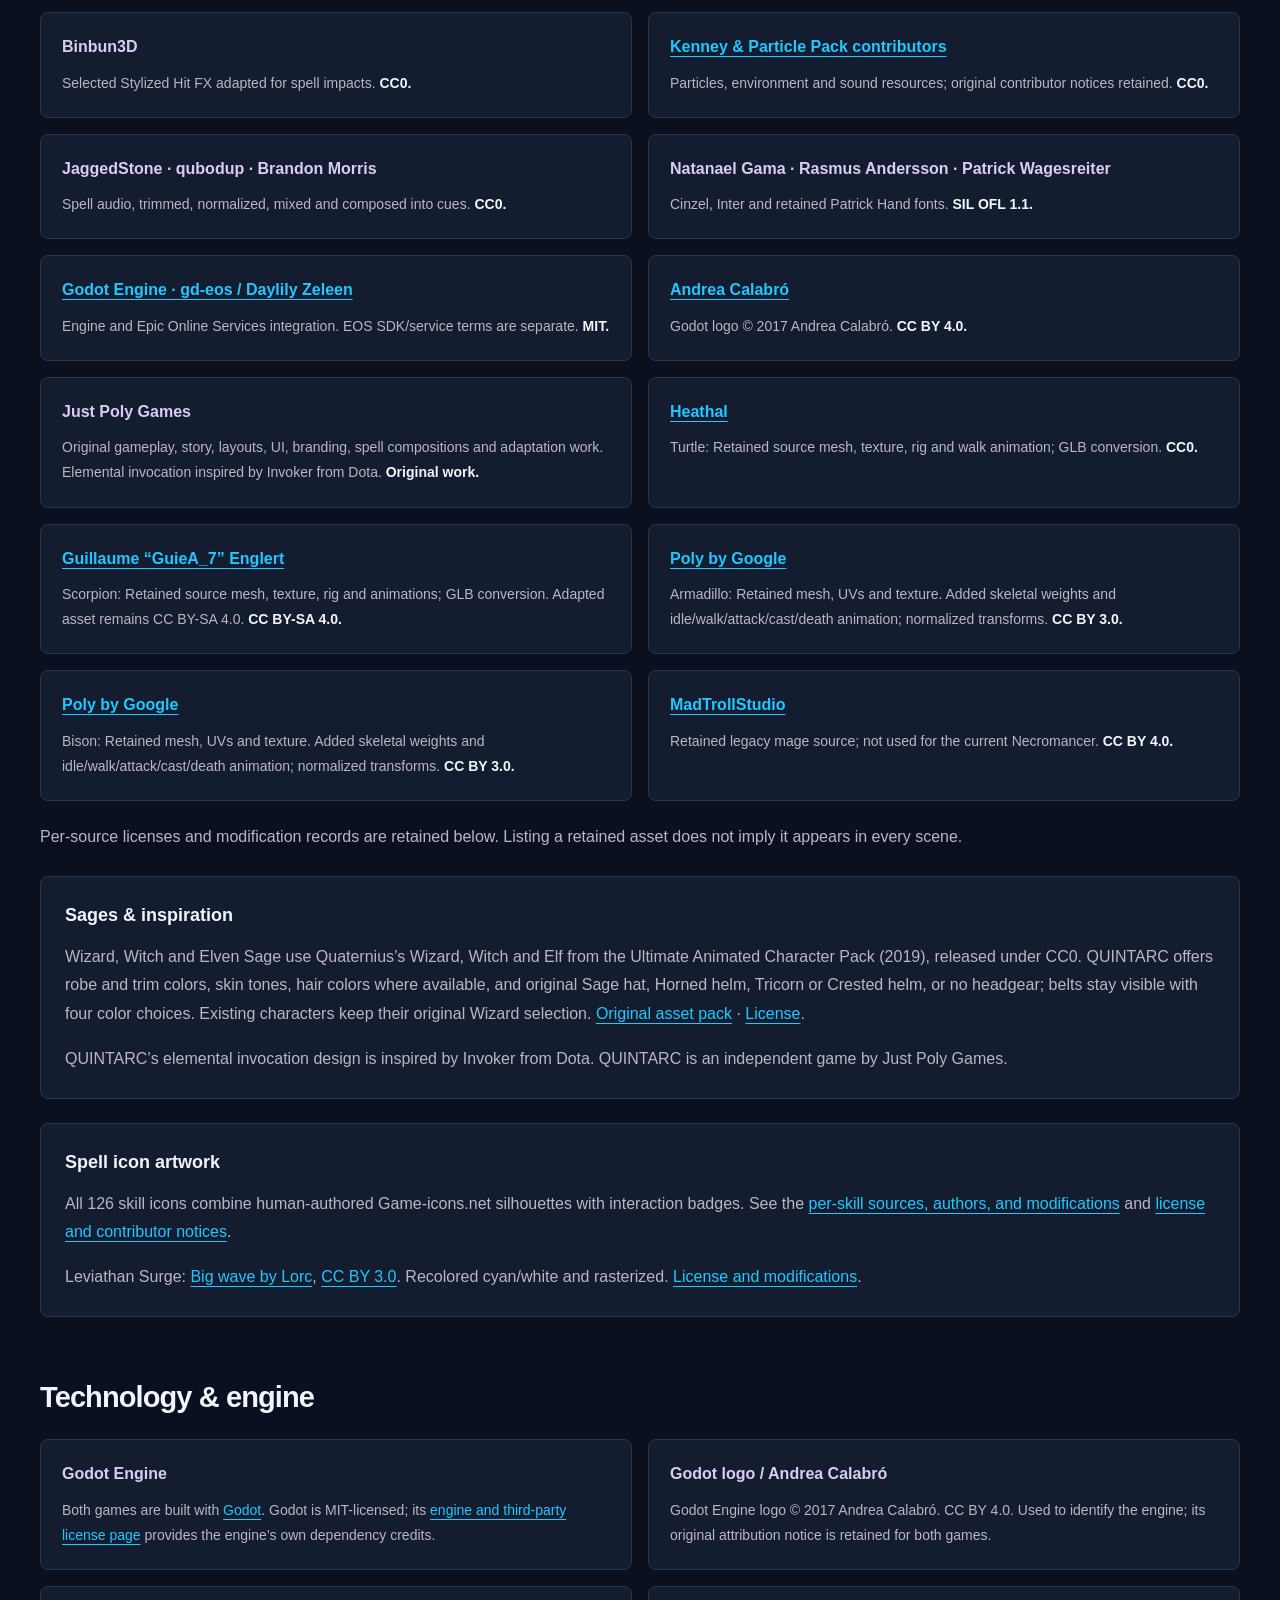
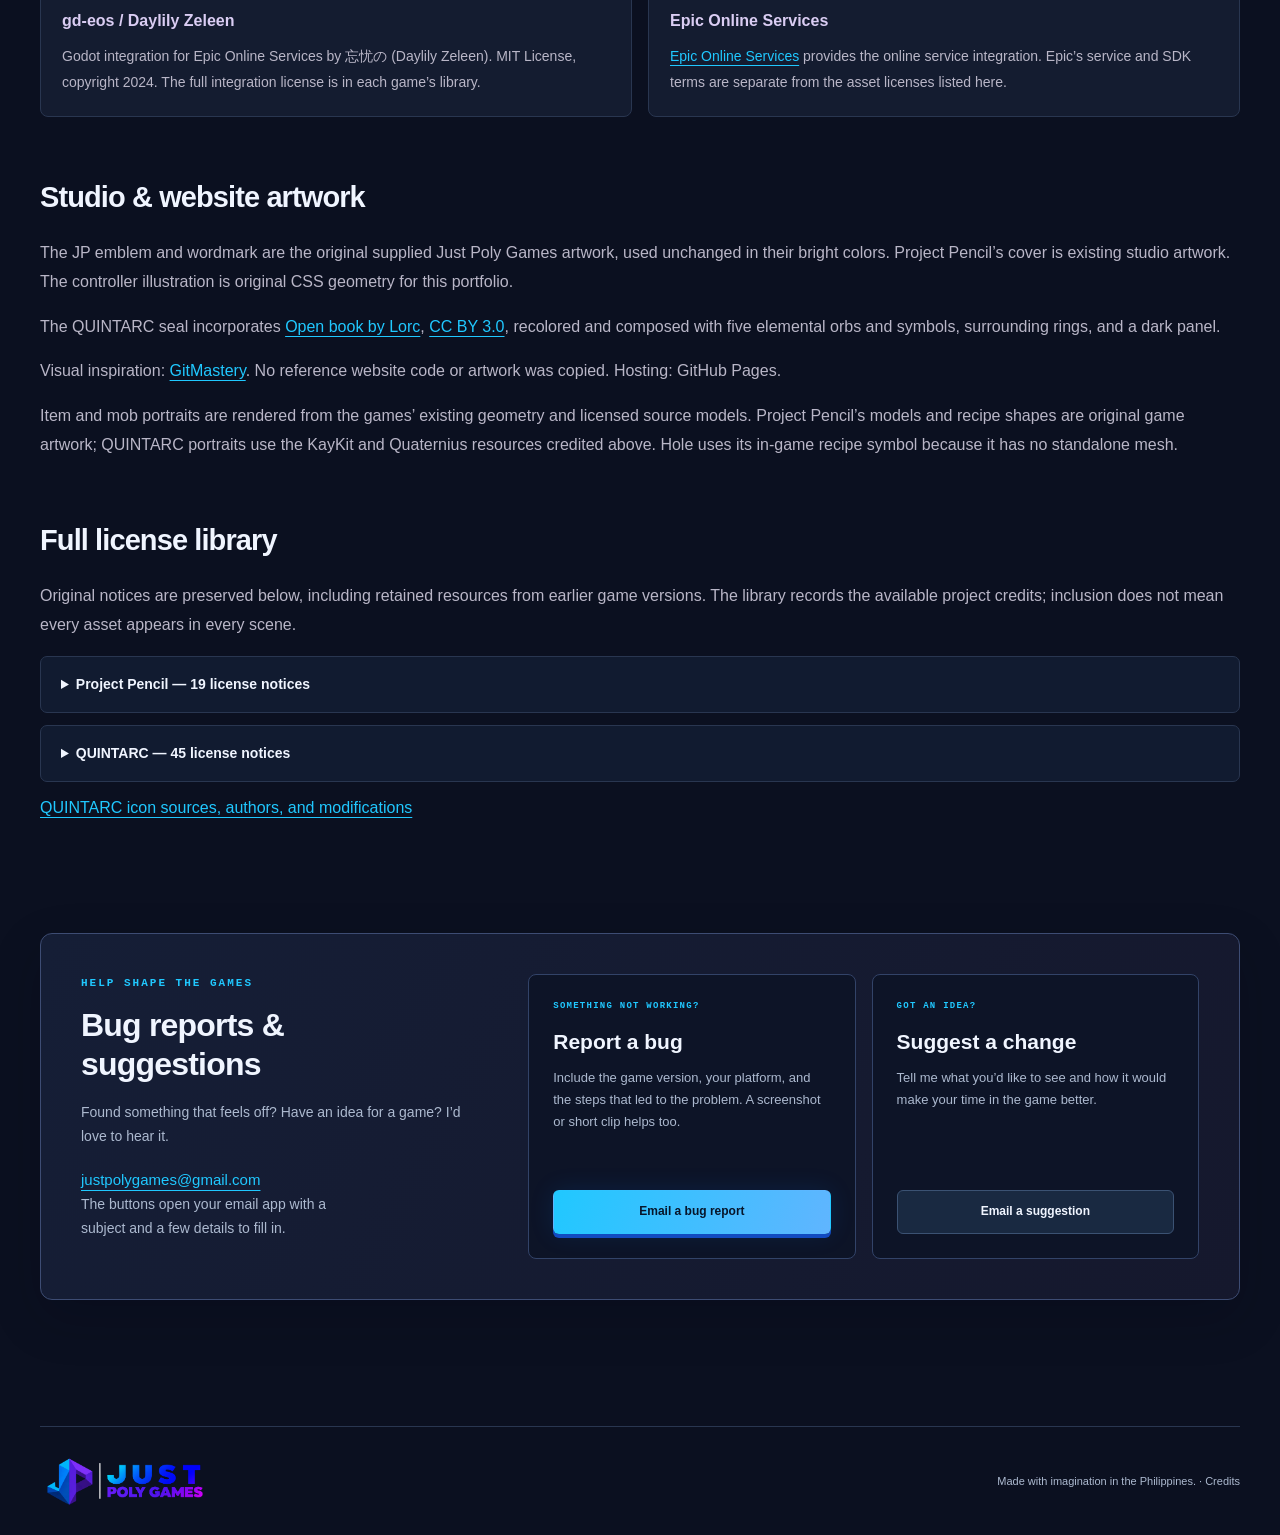
==== commit 988cc1e6: "Fill QUINTARC covers and restore designed feedback with simplified footer" ====
--- a/credits/index.html
+++ b/credits/index.html
@@ -1,33 +1,33 @@
 <!DOCTYPE html>
 
 <html lang="en"><head>
-<meta charset="utf-8">
-<meta name="viewport" content="width=device-width, initial-scale=1">
+<meta charset="utf-8"/>
+<meta content="width=device-width, initial-scale=1" name="viewport"/>
 <title>Game Credits, Creators &amp; Asset Licenses | Just Poly Games</title>
-<meta name="description" content="Explore Project Pencil and QUINTARC credits: asset creators, character models, spell icons, sound, fonts, technology, and original license notices.">
-<meta name="author" content="Anthony, Just Poly Games">
-<meta name="robots" content="index, follow, max-image-preview:large">
-<meta name="theme-color" content="#0b1020">
-<link rel="canonical" href="https://justpolygames.github.io/credits/">
-<meta property="og:type" content="website">
-<meta property="og:site_name" content="Just Poly Games">
-<meta property="og:locale" content="en_PH">
-<meta property="og:title" content="Game Credits, Creators &amp; Asset Licenses | Just Poly Games">
-<meta property="og:description" content="Explore Project Pencil and QUINTARC credits: asset creators, character models, spell icons, sound, fonts, technology, and original license notices.">
-<meta property="og:url" content="https://justpolygames.github.io/credits/">
-<meta property="og:image" content="https://justpolygames.github.io/assets/just-poly-icon.png">
-<meta property="og:image:alt" content="Just Poly Games JP icon">
-<meta property="og:image:type" content="image/png">
-<meta property="og:image:width" content="1254">
-<meta property="og:image:height" content="1254">
-<meta name="twitter:card" content="summary">
-<meta name="twitter:title" content="Game Credits, Creators &amp; Asset Licenses | Just Poly Games">
-<meta name="twitter:description" content="Explore Project Pencil and QUINTARC credits: asset creators, character models, spell icons, sound, fonts, technology, and original license notices.">
-<meta name="twitter:image" content="https://justpolygames.github.io/assets/just-poly-icon.png">
-<meta name="twitter:image:alt" content="Just Poly Games JP icon">
-<link rel="icon" href="/assets/just-poly-icon.png" type="image/png">
-<link rel="stylesheet" href="/style.css?v=8f3b533b7d04">
-<script src="/site.js?v=4e0687dd5b8b" defer></script>
+<meta content="Explore Project Pencil and QUINTARC credits: asset creators, character models, spell icons, sound, fonts, technology, and original license notices." name="description"/>
+<meta content="Anthony, Just Poly Games" name="author"/>
+<meta content="index, follow, max-image-preview:large" name="robots"/>
+<meta content="#0b1020" name="theme-color"/>
+<link href="https://justpolygames.github.io/credits/" rel="canonical"/>
+<meta content="website" property="og:type"/>
+<meta content="Just Poly Games" property="og:site_name"/>
+<meta content="en_PH" property="og:locale"/>
+<meta content="Game Credits, Creators &amp; Asset Licenses | Just Poly Games" property="og:title"/>
+<meta content="Explore Project Pencil and QUINTARC credits: asset creators, character models, spell icons, sound, fonts, technology, and original license notices." property="og:description"/>
+<meta content="https://justpolygames.github.io/credits/" property="og:url"/>
+<meta content="https://justpolygames.github.io/assets/just-poly-icon.png" property="og:image"/>
+<meta content="Just Poly Games JP icon" property="og:image:alt"/>
+<meta content="image/png" property="og:image:type"/>
+<meta content="1254" property="og:image:width"/>
+<meta content="1254" property="og:image:height"/>
+<meta content="summary" name="twitter:card"/>
+<meta content="Game Credits, Creators &amp; Asset Licenses | Just Poly Games" name="twitter:title"/>
+<meta content="Explore Project Pencil and QUINTARC credits: asset creators, character models, spell icons, sound, fonts, technology, and original license notices." name="twitter:description"/>
+<meta content="https://justpolygames.github.io/assets/just-poly-icon.png" name="twitter:image"/>
+<meta content="Just Poly Games JP icon" name="twitter:image:alt"/>
+<link href="/assets/just-poly-icon.png" rel="icon" type="image/png"/>
+<link href="/style.css?v=8f3b533b7d04" rel="stylesheet"/>
+<script defer="" src="/site.js?v=4e0687dd5b8b"></script>
 <script type="application/ld+json">
 {
   "@context": "https://schema.org",
@@ -72,4 +72,8 @@
 }
 </script>
 </head>
-<body><a class="skip" href="#main">Skip to content</a><header class="site-header"><div class="wrap header-inner"><a aria-label="Just Poly Games home" class="brand" href="/"><img alt="Just Poly Games" class="brand-logo" height="724" src="/assets/just-poly-games.png?v=53f25c708ec6" width="2172"/></a><nav aria-label="Main navigation"><a href="/#games">Games</a><a href="/#about">About</a><a href="#contact">Contact</a><a class="nav-external" href="https://justpolygames.itch.io/" rel="noopener noreferrer" target="_blank">itch.io <span aria-hidden="true">↗</span></a></nav></div></header><main class="wrap wiki" id="main"><a class="back-link" href="/">← Back home</a><section class="credits-intro"><p class="eyebrow">THE PEOPLE &amp; TOOLS BEHIND THE WORLDS</p><h1>Credits</h1><p>Created by Anthony at Just Poly Games, with artwork, sound, fonts, and technology from the creators below. Thank you for making these worlds possible.</p></section><nav aria-label="Credits sections" class="credits-nav"><a href="#project-pencil">Project Pencil</a><a href="#quintarc">QUINTARC</a><a href="#technology">Technology</a><a href="#website">Website</a><a href="#licenses">License library</a></nav><div class="wiki-content"><section class="wiki-section" id="project-pencil"><h2>Project Pencil</h2><div class="info-grid"><article class="info-card"><h3>Kay Lousberg / KayKit</h3><p>Adventurers Character Pack, Dungeon Remastered, Forest Nature Pack, and Furniture Bits. Character and environment resources. CC0.</p></article><article class="info-card"><h3>Kenney</h3><p>Furniture Kit, Blocky Characters, Factory Kit, dungeon and space resources, Impact Sounds, RPG Audio, and Sci-Fi Sounds. CC0.</p></article><article class="info-card"><h3>Quaternius</h3><p>Ultimate Modular Males character resources. CC0.</p></article><article class="info-card"><h3>NachtmahrTV &amp; AntumDeluge</h3><p>Pencil writing recording by NachtmahrTV, distributed in Pencil Sounds by AntumDeluge. Trimmed, mixed, and filtered for gameplay. CC0.</p></article><article class="info-card"><h3>Rasmus Andersson / Inter</h3><p>Inter font. SIL Open Font License 1.1.</p></article><article class="info-card"><h3>Patrick Wagesreiter / Patrick Hand</h3><p>Patrick Hand font. SIL Open Font License 1.1.</p></article></div><p>Original world, drawing system, game logic, recipe geometry, and presentation by Just Poly Games.</p></section><section class="wiki-section" id="quintarc"><h2>QUINTARC</h2><div class="info-grid"><article class="info-card"><h3><a href="https://quaternius.com/" rel="noopener noreferrer" target="_blank">Quaternius</a></h3><p>Sages, same-pack headgear, nature, ruins, monsters and Ward spider. Animated Eagle from Animal Pack Vol.2 for the Air boss; blue adaptation of the Water spider. <strong>CC0.</strong></p></article><article class="info-card"><h3><a href="https://kaylousberg.com/" rel="noopener noreferrer" target="_blank">Kay Lousberg / KayKit</a></h3><p>Skeleton models, weapons and native rigs; Hollow Seer with its staff model recolored for normal and boss Necromancers; environment resources. <strong>CC0.</strong></p></article><article class="info-card"><h3><a href="https://opengameart.org/content/cethiels-dragon-3d" rel="noopener noreferrer" target="_blank">Cethiel / Drummyfish</a></h3><p>Ancient Dragon: source mesh, hand-painted texture and native animations; GLB conversion. <strong>CC0.</strong></p></article><article class="info-card"><h3><a href="https://opengameart.org/content/rock-golem" rel="noopener noreferrer" target="_blank">hendori-sama · umask007 · Dm3d / OpenDungeons</a></h3><p>Rock Golem: summons, Golemite and Earth boss; converted with material/mesh corrections. <strong>CC BY 3.0.</strong></p></article><article class="info-card"><h3><a href="https://game-icons.net/" rel="noopener noreferrer" target="_blank">Game-icons.net contributors</a></h3><p>All 126 skill silhouettes and interaction badges, rune and status/debuff glyphs. Lorc, Delapouite, Sbed, Skoll, Carl Olsen, HeavenlyDog, Willdabeast and Guard13007; Zeromancer life icon is CC0. Background removal, tinting, composition and sizing are recorded in provenance files. <strong>CC BY 3.0 / CC0.</strong></p></article><article class="info-card"><h3><a href="https://opengameart.org/content/painterly-spell-icons-part-1" rel="noopener noreferrer" target="_blank">J. W. Bjerk / eleazzaar</a></h3><p>Painterly Spell Icons parts 1–4: retained spell/VFX artwork. The current skill-card icons use Game-icons.net silhouettes. <strong>CC BY 3.0.</strong></p></article><article class="info-card"><h3>Binbun3D</h3><p>Selected Stylized Hit FX adapted for spell impacts. <strong>CC0.</strong></p></article><article class="info-card"><h3><a href="https://kenney.nl/" rel="noopener noreferrer" target="_blank">Kenney &amp; Particle Pack contributors</a></h3><p>Particles, environment and sound resources; original contributor notices retained. <strong>CC0.</strong></p></article><article class="info-card"><h3>JaggedStone · qubodup · Brandon Morris</h3><p>Spell audio, trimmed, normalized, mixed and composed into cues. <strong>CC0.</strong></p></article><article class="info-card"><h3>Natanael Gama · Rasmus Andersson · Patrick Wagesreiter</h3><p>Cinzel, Inter and retained Patrick Hand fonts. <strong>SIL OFL 1.1.</strong></p></article><article class="info-card"><h3><a href="https://godotengine.org/license/" rel="noopener noreferrer" target="_blank">Godot Engine · gd-eos / Daylily Zeleen</a></h3><p>Engine and Epic Online Services integration. EOS SDK/service terms are separate. <strong>MIT.</strong></p></article><article class="info-card"><h3><a href="https://godotengine.org/press/" rel="noopener noreferrer" target="_blank">Andrea Calabró</a></h3><p>Godot logo © 2017 Andrea Calabró. <strong>CC BY 4.0.</strong></p></article><article class="info-card"><h3>Just Poly Games</h3><p>Original gameplay, story, layouts, UI, branding, spell compositions and adaptation work. Elemental invocation inspired by Invoker from Dota. <strong>Original work.</strong></p></article><article class="info-card"><h3><a href="https://opengameart.org/content/turtle-0" rel="noopener noreferrer" target="_blank">Heathal</a></h3><p>Turtle: Retained source mesh, texture, rig and walk animation; GLB conversion. <strong>CC0.</strong></p></article><article class="info-card"><h3><a href="https://opengameart.org/content/scorpion-3d" rel="noopener noreferrer" target="_blank">Guillaume “GuieA_7” Englert</a></h3><p>Scorpion: Retained source mesh, texture, rig and animations; GLB conversion. Adapted asset remains CC BY-SA 4.0. <strong>CC BY-SA 4.0.</strong></p></article><article class="info-card"><h3><a href="https://poly.pizza/m/dZ3EWgIsSJQ" rel="noopener noreferrer" target="_blank">Poly by Google</a></h3><p>Armadillo: Retained mesh, UVs and texture. Added skeletal weights and idle/walk/attack/cast/death animation; normalized transforms. <strong>CC BY 3.0.</strong></p></article><article class="info-card"><h3><a href="https://poly.pizza/m/9sTrha-TxdS" rel="noopener noreferrer" target="_blank">Poly by Google</a></h3><p>Bison: Retained mesh, UVs and texture. Added skeletal weights and idle/walk/attack/cast/death animation; normalized transforms. <strong>CC BY 3.0.</strong></p></article><article class="info-card"><h3><a href="https://sketchfab.com/3d-models/low-poly-mage-rigged-free-10771a1d02a145df95824b483515eeb6" rel="noopener noreferrer" target="_blank">MadTrollStudio</a></h3><p>Retained legacy mage source; not used for the current Necromancer. <strong>CC BY 4.0.</strong></p></article></div><p>Per-source licenses and modification records are retained below. Listing a retained asset does not imply it appears in every scene.</p></section><section class="wiki-section" id="technology"><h2>Technology &amp; engine</h2><div class="info-grid"><article class="info-card"><h3>Godot Engine</h3><p>Both games are built with <a href="https://godotengine.org/" rel="noopener noreferrer" target="_blank">Godot</a>. Godot is MIT-licensed; its <a href="https://godotengine.org/license/" rel="noopener noreferrer" target="_blank">engine and third-party license page</a> provides the engine’s own dependency credits.</p></article><article class="info-card"><h3>Godot logo / Andrea Calabró</h3><p>Godot Engine logo © 2017 Andrea Calabró. CC BY 4.0. Used to identify the engine; its original attribution notice is retained for both games.</p></article><article class="info-card"><h3>gd-eos / Daylily Zeleen</h3><p>Godot integration for Epic Online Services by 忘忧の (Daylily Zeleen). MIT License, copyright 2024. The full integration license is in each game’s library.</p></article><article class="info-card"><h3>Epic Online Services</h3><p><a href="https://dev.epicgames.com/en-US/services" rel="noopener noreferrer" target="_blank">Epic Online Services</a> provides the online service integration. Epic’s service and SDK terms are separate from the asset licenses listed here.</p></article></div></section><section class="wiki-section" id="website"><h2>Studio &amp; website artwork</h2><p>The JP emblem and wordmark are the original supplied Just Poly Games artwork, used unchanged in their bright colors. Project Pencil’s cover is existing studio artwork. The controller illustration is original CSS geometry for this portfolio.</p><p>The QUINTARC seal incorporates <a href="https://game-icons.net/1x1/lorc/open-book.html" rel="noopener noreferrer" target="_blank">Open book by Lorc</a>, <a href="https://creativecommons.org/licenses/by/3.0/" rel="noopener noreferrer" target="_blank">CC BY 3.0</a>, recolored and composed with five elemental orbs and symbols, surrounding rings, and a dark panel.</p><p>Visual inspiration: <a href="https://gitmastery.me/" rel="noopener noreferrer" target="_blank">GitMastery</a>. No reference website code or artwork was copied. Hosting: GitHub Pages.</p><p>Item and mob portraits are rendered from the games’ existing geometry and licensed source models. Project Pencil’s models and recipe shapes are original game artwork; QUINTARC portraits use the KayKit and Quaternius resources credited above. Hole uses its in-game recipe symbol because it has no standalone mesh.</p></section><section class="wiki-section" id="licenses"><h2>Full license library</h2><p>Original notices are preserved below, including retained resources from earlier game versions. The library records the available project credits; inclusion does not mean every asset appears in every scene.</p><details><summary>Project Pencil — 19 license notices</summary><ul class="license-list"><li><a href="/assets/licenses/project-pencil/addons/gd-eos/LICENSE">addons/gd-eos/LICENSE</a></li><li><a href="/assets/licenses/project-pencil/assets/dungeon/License.txt">assets/dungeon/License</a></li><li><a href="/assets/licenses/project-pencil/assets/environment/archive/LICENSE.txt">assets/environment/archive/LICENSE</a></li><li><a href="/assets/licenses/project-pencil/assets/environment/dungeon/LICENSE.txt">assets/environment/dungeon/LICENSE</a></li><li><a href="/assets/licenses/project-pencil/assets/environment/factory/LICENSE.txt">assets/environment/factory/LICENSE</a></li><li><a href="/assets/licenses/project-pencil/assets/environment/factory/License.txt">assets/environment/factory/License</a></li><li><a href="/assets/licenses/project-pencil/assets/environment/forest/LICENSE.txt">assets/environment/forest/LICENSE</a></li><li><a href="/assets/licenses/project-pencil/assets/environment/space/License.txt">assets/environment/space/License</a></li><li><a href="/assets/licenses/project-pencil/assets/licenses/Godot-Logo-CC-BY-4.0.txt">Godot-Logo-CC-BY-4.0</a></li><li><a href="/assets/licenses/project-pencil/assets/licenses/Inter-OFL.txt">Inter-OFL</a></li><li><a href="/assets/licenses/project-pencil/assets/licenses/KayKit-Adventurers-CC0.txt">KayKit-Adventurers-CC0</a></li><li><a href="/assets/licenses/project-pencil/assets/licenses/Kenney-RPG-Audio.txt">Kenney-RPG-Audio</a></li><li><a href="/assets/licenses/project-pencil/assets/licenses/Kenney-Sci-Fi-Sounds.txt">Kenney-Sci-Fi-Sounds</a></li><li><a href="/assets/licenses/project-pencil/assets/licenses/PatrickHand-OFL.txt">PatrickHand-OFL</a></li><li><a href="/assets/licenses/project-pencil/assets/licenses/Quaternius-Modular-CC0.txt">Quaternius-Modular-CC0</a></li><li><a href="/assets/licenses/project-pencil/assets/licenses/characters-CC0.txt">characters-CC0</a></li><li><a href="/assets/licenses/project-pencil/assets/licenses/furniture-CC0.txt">furniture-CC0</a></li><li><a href="/assets/licenses/project-pencil/assets/licenses/pencil-writing.txt">pencil-writing</a></li><li><a href="/assets/licenses/project-pencil/assets/licenses/sounds-CC0.txt">sounds-CC0</a></li></ul></details><details><summary>QUINTARC — 45 license notices</summary><ul class="license-list"><li><a href="/assets/licenses/quintarc/addons/gd-eos/LICENSE">addons/gd-eos/LICENSE</a></li><li><a href="/assets/licenses/quintarc/assets/dungeon/License.txt">assets/dungeon/License</a></li><li><a href="/assets/licenses/quintarc/assets/environment/archive/LICENSE.txt">assets/environment/archive/LICENSE</a></li><li><a href="/assets/licenses/quintarc/assets/environment/dungeon/LICENSE.txt">assets/environment/dungeon/LICENSE</a></li><li><a href="/assets/licenses/quintarc/assets/environment/factory/LICENSE.txt">assets/environment/factory/LICENSE</a></li><li><a href="/assets/licenses/quintarc/assets/environment/factory/License.txt">assets/environment/factory/License</a></li><li><a href="/assets/licenses/quintarc/assets/environment/forest/LICENSE.txt">assets/environment/forest/LICENSE</a></li><li><a href="/assets/licenses/quintarc/assets/environment/space/License.txt">assets/environment/space/License</a></li><li><a href="/assets/licenses/quintarc/assets/licenses/Godot-Logo-CC-BY-4.0.txt">Godot-Logo-CC-BY-4.0</a></li><li><a href="/assets/licenses/quintarc/assets/licenses/Inter-OFL.txt">Inter-OFL</a></li><li><a href="/assets/licenses/quintarc/assets/licenses/KayKit-Adventurers-CC0.txt">KayKit-Adventurers-CC0</a></li><li><a href="/assets/licenses/quintarc/assets/licenses/Kenney-Particles-CC0.txt">Kenney-Particles-CC0</a></li><li><a href="/assets/licenses/quintarc/assets/licenses/Kenney-RPG-Audio.txt">Kenney-RPG-Audio</a></li><li><a href="/assets/licenses/quintarc/assets/licenses/Kenney-Sci-Fi-Sounds.txt">Kenney-Sci-Fi-Sounds</a></li><li><a href="/assets/licenses/quintarc/assets/licenses/PatrickHand-OFL.txt">PatrickHand-OFL</a></li><li><a href="/assets/licenses/quintarc/assets/licenses/QUINTARC-Audio.txt">QUINTARC-Audio</a></li><li><a href="/assets/licenses/quintarc/assets/licenses/QUINTARC-Binbun.txt">QUINTARC-Binbun</a></li><li><a href="/assets/licenses/quintarc/assets/licenses/QUINTARC-Cinzel-OFL.txt">QUINTARC-Cinzel-OFL</a></li><li><a href="/assets/licenses/quintarc/assets/licenses/QUINTARC-Mage.txt">QUINTARC-Mage</a></li><li><a href="/assets/licenses/quintarc/assets/licenses/QUINTARC-Monsters.txt">QUINTARC-Monsters</a></li><li><a href="/assets/licenses/quintarc/assets/licenses/QUINTARC-Nature.txt">QUINTARC-Nature</a></li><li><a href="/assets/licenses/quintarc/assets/licenses/QUINTARC-Painterly-Icons.txt">QUINTARC-Painterly-Icons</a></li><li><a href="/assets/licenses/quintarc/assets/licenses/QUINTARC-Rock-Golem.txt">QUINTARC-Rock-Golem</a></li><li><a href="/assets/licenses/quintarc/assets/licenses/QUINTARC-Ruins.txt">QUINTARC-Ruins</a></li><li><a href="/assets/licenses/quintarc/assets/licenses/QUINTARC-Sage.txt">QUINTARC-Sage</a></li><li><a href="/assets/licenses/quintarc/assets/licenses/QUINTARC-Skeletons.txt">QUINTARC-Skeletons</a></li><li><a href="/assets/licenses/quintarc/assets/licenses/QUINTARC-Symbols.txt">QUINTARC-Symbols</a></li><li><a href="/assets/licenses/quintarc/assets/licenses/Quaternius-Modular-CC0.txt">Quaternius-Modular-CC0</a></li><li><a href="/assets/licenses/quintarc/assets/licenses/characters-CC0.txt">characters-CC0</a></li><li><a href="/assets/licenses/quintarc/assets/licenses/furniture-CC0.txt">furniture-CC0</a></li><li><a href="/assets/licenses/quintarc/assets/licenses/pencil-writing.txt">pencil-writing</a></li><li><a href="/assets/licenses/quintarc/assets/licenses/sounds-CC0.txt">sounds-CC0</a></li><li><a href="/assets/licenses/quintarc/assets/quintarc/orb-effects/license.txt">assets/quintarc/orb-effects/license</a></li><li><a href="/assets/licenses/quintarc/assets/quintarc/sage/License.txt">assets/quintarc/sage/License</a></li><li><a href="/assets/licenses/quintarc/assets/quintarc/symbols/license.txt">assets/quintarc/symbols/license</a></li><li><a href="/assets/licenses/quintarc/assets/licenses/QUINTARC-Ancient-Dragon.txt">QUINTARC-Ancient-Dragon</a></li><li><a href="/assets/licenses/quintarc/assets/licenses/QUINTARC-Armadillo.txt">QUINTARC-Armadillo</a></li><li><a href="/assets/licenses/quintarc/assets/licenses/QUINTARC-Bison.txt">QUINTARC-Bison</a></li><li><a href="/assets/licenses/quintarc/assets/licenses/QUINTARC-Eagle.txt">QUINTARC-Eagle</a></li><li><a href="/assets/licenses/quintarc/assets/licenses/QUINTARC-Easy-Enemies.txt">QUINTARC-Easy-Enemies</a></li><li><a href="/assets/licenses/quintarc/assets/licenses/QUINTARC-Scorpion.txt">QUINTARC-Scorpion</a></li><li><a href="/assets/licenses/quintarc/assets/licenses/QUINTARC-Skill-Identity-Icons.txt">QUINTARC-Skill-Identity-Icons</a></li><li><a href="/assets/licenses/quintarc/assets/licenses/QUINTARC-Turtle.txt">QUINTARC-Turtle</a></li><li><a href="/assets/licenses/quintarc/assets/licenses/QUINTARC-Wave-Icon.txt">QUINTARC-Wave-Icon</a></li><li><a href="/assets/licenses/quintarc/assets/licenses/QUINTARC-Wizard-CC0.txt">QUINTARC-Wizard-CC0</a></li></ul></details><p><a href="/assets/licenses/quintarc-symbol-sources.json">QUINTARC icon sources, authors, and modifications</a></p></section></div><p>Leviathan Surge: <a href="https://game-icons.net/1x1/lorc/big-wave.html" rel="noopener noreferrer" target="_blank">Big wave by Lorc</a>, <a href="https://creativecommons.org/licenses/by/3.0/" rel="noopener noreferrer" target="_blank">CC BY 3.0</a>. Recolored cyan/white and rasterized. <a href="/assets/licenses/QUINTARC-Wave-Icon.txt">License and modifications</a>.</p><section class="wiki-section"><h2>QUINTARC wizard &amp; inspiration</h2><p>Wizard, Witch and Elven Sage use Quaternius’s Wizard, Witch and Elf from the Ultimate Animated Character Pack (2019), released under CC0. QUINTARC offers robe and trim colors, skin tones, hair colors where available, and original Sage hat, Horned helm, Tricorn or Crested helm, or no headgear; belts stay visible with four color choices. Existing characters keep their original Wizard selection. <a href="https://quaternius.com/packs/ultimatedanimatedcharacter.html">Original asset pack</a> · <a href="/assets/licenses/QUINTARC-Wizard-CC0.txt">License</a>.</p><p>QUINTARC’s elemental invocation design is inspired by Invoker from Dota. QUINTARC is an independent game by Just Poly Games.</p></section><section class="wrap contact-section" id="contact"><h2>Bug reports &amp; suggestions</h2><p>Email <a href="mailto:justpolygames@gmail.com">justpolygames@gmail.com</a>.</p><p>Please use a subject such as <strong>[QUINTARC] Bug report: Short summary</strong> or <strong>[Project Pencil] Suggestion: Short summary</strong>. Include your game version, platform, and details; for bugs, add steps to reproduce and what you expected to happen.</p></section><section class="wrap"><h2>QUINTARC skill icon redesign</h2><p>All 126 skill icons combine human-authored Game-icons.net silhouettes with interaction badges. See the <a href="/assets/quintarc-skill-icon-provenance.json">per-skill sources, authors, and modifications</a> and <a href="/assets/licenses/QUINTARC-Skill-Identity-Icons.txt">license and contributor notices</a>.</p></section></main><footer class="wrap footer"><a aria-label="Just Poly Games home" class="brand" href="/"><img alt="Just Poly Games" class="brand-logo" height="724" src="/assets/just-poly-games.png?v=53f25c708ec6" width="2172"/></a><span>Made with imagination in the Philippines. · <a href="/credits/">Credits</a></span><a href="https://github.com/justpolygames" rel="noopener noreferrer" target="_blank">GitHub ↗</a></footer></body></html>+<body><a class="skip" href="#main">Skip to content</a><header class="site-header"><div class="wrap header-inner"><a aria-label="Just Poly Games home" class="brand" href="/"><img alt="Just Poly Games" class="brand-logo" height="724" src="/assets/just-poly-games.png?v=53f25c708ec6" width="2172"/></a><nav aria-label="Main navigation"><a href="/#games">Games</a><a href="/#about">About</a><a href="#contact">Contact</a><a class="nav-external" href="https://justpolygames.itch.io/" rel="noopener noreferrer" target="_blank">itch.io <span aria-hidden="true">↗</span></a></nav></div></header><main class="wrap wiki" id="main"><a class="back-link" href="/">← Back home</a><section class="credits-intro"><p class="eyebrow">THE PEOPLE &amp; TOOLS BEHIND THE WORLDS</p><h1>Credits</h1><p>Created by Anthony at Just Poly Games, with artwork, sound, fonts, and technology from the creators below. Thank you for making these worlds possible.</p></section><nav aria-label="Credits sections" class="credits-nav"><a href="#project-pencil">Project Pencil</a><a href="#quintarc">QUINTARC</a><a href="#technology">Technology</a><a href="#website">Website</a><a href="#licenses">License library</a></nav><div class="wiki-content"><section class="wiki-section" id="project-pencil"><h2>Project Pencil</h2><div class="info-grid"><article class="info-card"><h3>Kay Lousberg / KayKit</h3><p>Adventurers Character Pack, Dungeon Remastered, Forest Nature Pack, and Furniture Bits. Character and environment resources. CC0.</p></article><article class="info-card"><h3>Kenney</h3><p>Furniture Kit, Blocky Characters, Factory Kit, dungeon and space resources, Impact Sounds, RPG Audio, and Sci-Fi Sounds. CC0.</p></article><article class="info-card"><h3>Quaternius</h3><p>Ultimate Modular Males character resources. CC0.</p></article><article class="info-card"><h3>NachtmahrTV &amp; AntumDeluge</h3><p>Pencil writing recording by NachtmahrTV, distributed in Pencil Sounds by AntumDeluge. Trimmed, mixed, and filtered for gameplay. CC0.</p></article><article class="info-card"><h3>Rasmus Andersson / Inter</h3><p>Inter font. SIL Open Font License 1.1.</p></article><article class="info-card"><h3>Patrick Wagesreiter / Patrick Hand</h3><p>Patrick Hand font. SIL Open Font License 1.1.</p></article></div><p>Original world, drawing system, game logic, recipe geometry, and presentation by Just Poly Games.</p></section><section class="wiki-section" id="quintarc"><h2>QUINTARC</h2><div class="info-grid"><article class="info-card"><h3><a href="https://quaternius.com/" rel="noopener noreferrer" target="_blank">Quaternius</a></h3><p>Sages, same-pack headgear, nature, ruins, monsters and Ward spider. Animated Eagle from Animal Pack Vol.2 for the Air boss; blue adaptation of the Water spider. <strong>CC0.</strong></p></article><article class="info-card"><h3><a href="https://kaylousberg.com/" rel="noopener noreferrer" target="_blank">Kay Lousberg / KayKit</a></h3><p>Skeleton models, weapons and native rigs; Hollow Seer with its staff model recolored for normal and boss Necromancers; environment resources. <strong>CC0.</strong></p></article><article class="info-card"><h3><a href="https://opengameart.org/content/cethiels-dragon-3d" rel="noopener noreferrer" target="_blank">Cethiel / Drummyfish</a></h3><p>Ancient Dragon: source mesh, hand-painted texture and native animations; GLB conversion. <strong>CC0.</strong></p></article><article class="info-card"><h3><a href="https://opengameart.org/content/rock-golem" rel="noopener noreferrer" target="_blank">hendori-sama · umask007 · Dm3d / OpenDungeons</a></h3><p>Rock Golem: summons, Golemite and Earth boss; converted with material/mesh corrections. <strong>CC BY 3.0.</strong></p></article><article class="info-card"><h3><a href="https://game-icons.net/" rel="noopener noreferrer" target="_blank">Game-icons.net contributors</a></h3><p>All 126 skill silhouettes and interaction badges, rune and status/debuff glyphs. Lorc, Delapouite, Sbed, Skoll, Carl Olsen, HeavenlyDog, Willdabeast and Guard13007; Zeromancer life icon is CC0. Background removal, tinting, composition and sizing are recorded in provenance files. <strong>CC BY 3.0 / CC0.</strong></p></article><article class="info-card"><h3><a href="https://opengameart.org/content/painterly-spell-icons-part-1" rel="noopener noreferrer" target="_blank">J. W. Bjerk / eleazzaar</a></h3><p>Painterly Spell Icons parts 1–4: retained spell/VFX artwork. The current skill-card icons use Game-icons.net silhouettes. <strong>CC BY 3.0.</strong></p></article><article class="info-card"><h3>Binbun3D</h3><p>Selected Stylized Hit FX adapted for spell impacts. <strong>CC0.</strong></p></article><article class="info-card"><h3><a href="https://kenney.nl/" rel="noopener noreferrer" target="_blank">Kenney &amp; Particle Pack contributors</a></h3><p>Particles, environment and sound resources; original contributor notices retained. <strong>CC0.</strong></p></article><article class="info-card"><h3>JaggedStone · qubodup · Brandon Morris</h3><p>Spell audio, trimmed, normalized, mixed and composed into cues. <strong>CC0.</strong></p></article><article class="info-card"><h3>Natanael Gama · Rasmus Andersson · Patrick Wagesreiter</h3><p>Cinzel, Inter and retained Patrick Hand fonts. <strong>SIL OFL 1.1.</strong></p></article><article class="info-card"><h3><a href="https://godotengine.org/license/" rel="noopener noreferrer" target="_blank">Godot Engine · gd-eos / Daylily Zeleen</a></h3><p>Engine and Epic Online Services integration. EOS SDK/service terms are separate. <strong>MIT.</strong></p></article><article class="info-card"><h3><a href="https://godotengine.org/press/" rel="noopener noreferrer" target="_blank">Andrea Calabró</a></h3><p>Godot logo © 2017 Andrea Calabró. <strong>CC BY 4.0.</strong></p></article><article class="info-card"><h3>Just Poly Games</h3><p>Original gameplay, story, layouts, UI, branding, spell compositions and adaptation work. Elemental invocation inspired by Invoker from Dota. <strong>Original work.</strong></p></article><article class="info-card"><h3><a href="https://opengameart.org/content/turtle-0" rel="noopener noreferrer" target="_blank">Heathal</a></h3><p>Turtle: Retained source mesh, texture, rig and walk animation; GLB conversion. <strong>CC0.</strong></p></article><article class="info-card"><h3><a href="https://opengameart.org/content/scorpion-3d" rel="noopener noreferrer" target="_blank">Guillaume “GuieA_7” Englert</a></h3><p>Scorpion: Retained source mesh, texture, rig and animations; GLB conversion. Adapted asset remains CC BY-SA 4.0. <strong>CC BY-SA 4.0.</strong></p></article><article class="info-card"><h3><a href="https://poly.pizza/m/dZ3EWgIsSJQ" rel="noopener noreferrer" target="_blank">Poly by Google</a></h3><p>Armadillo: Retained mesh, UVs and texture. Added skeletal weights and idle/walk/attack/cast/death animation; normalized transforms. <strong>CC BY 3.0.</strong></p></article><article class="info-card"><h3><a href="https://poly.pizza/m/9sTrha-TxdS" rel="noopener noreferrer" target="_blank">Poly by Google</a></h3><p>Bison: Retained mesh, UVs and texture. Added skeletal weights and idle/walk/attack/cast/death animation; normalized transforms. <strong>CC BY 3.0.</strong></p></article><article class="info-card"><h3><a href="https://sketchfab.com/3d-models/low-poly-mage-rigged-free-10771a1d02a145df95824b483515eeb6" rel="noopener noreferrer" target="_blank">MadTrollStudio</a></h3><p>Retained legacy mage source; not used for the current Necromancer. <strong>CC BY 4.0.</strong></p></article></div><p>Per-source licenses and modification records are retained below. Listing a retained asset does not imply it appears in every scene.</p><div class="credits-note" id="sage-attribution"><h3>Sages &amp; inspiration</h3><p>Wizard, Witch and Elven Sage use Quaternius’s Wizard, Witch and Elf from the Ultimate Animated Character Pack (2019), released under CC0. QUINTARC offers robe and trim colors, skin tones, hair colors where available, and original Sage hat, Horned helm, Tricorn or Crested helm, or no headgear; belts stay visible with four color choices. Existing characters keep their original Wizard selection. <a href="https://quaternius.com/packs/ultimatedanimatedcharacter.html">Original asset pack</a> · <a href="/assets/licenses/QUINTARC-Wizard-CC0.txt">License</a>.</p><p>QUINTARC’s elemental invocation design is inspired by Invoker from Dota. QUINTARC is an independent game by Just Poly Games.</p></div><div class="credits-note" id="skill-icon-attribution"><h3>Spell icon artwork</h3><p>All 126 skill icons combine human-authored Game-icons.net silhouettes with interaction badges. See the <a href="/assets/quintarc-skill-icon-provenance.json">per-skill sources, authors, and modifications</a> and <a href="/assets/licenses/QUINTARC-Skill-Identity-Icons.txt">license and contributor notices</a>.</p><p>Leviathan Surge: <a href="https://game-icons.net/1x1/lorc/big-wave.html" rel="noopener noreferrer" target="_blank">Big wave by Lorc</a>, <a href="https://creativecommons.org/licenses/by/3.0/" rel="noopener noreferrer" target="_blank">CC BY 3.0</a>. Recolored cyan/white and rasterized. <a href="/assets/licenses/QUINTARC-Wave-Icon.txt">License and modifications</a>.</p></div></section><section class="wiki-section" id="technology"><h2>Technology &amp; engine</h2><div class="info-grid"><article class="info-card"><h3>Godot Engine</h3><p>Both games are built with <a href="https://godotengine.org/" rel="noopener noreferrer" target="_blank">Godot</a>. Godot is MIT-licensed; its <a href="https://godotengine.org/license/" rel="noopener noreferrer" target="_blank">engine and third-party license page</a> provides the engine’s own dependency credits.</p></article><article class="info-card"><h3>Godot logo / Andrea Calabró</h3><p>Godot Engine logo © 2017 Andrea Calabró. CC BY 4.0. Used to identify the engine; its original attribution notice is retained for both games.</p></article><article class="info-card"><h3>gd-eos / Daylily Zeleen</h3><p>Godot integration for Epic Online Services by 忘忧の (Daylily Zeleen). MIT License, copyright 2024. The full integration license is in each game’s library.</p></article><article class="info-card"><h3>Epic Online Services</h3><p><a href="https://dev.epicgames.com/en-US/services" rel="noopener noreferrer" target="_blank">Epic Online Services</a> provides the online service integration. Epic’s service and SDK terms are separate from the asset licenses listed here.</p></article></div></section><section class="wiki-section" id="website"><h2>Studio &amp; website artwork</h2><p>The JP emblem and wordmark are the original supplied Just Poly Games artwork, used unchanged in their bright colors. Project Pencil’s cover is existing studio artwork. The controller illustration is original CSS geometry for this portfolio.</p><p>The QUINTARC seal incorporates <a href="https://game-icons.net/1x1/lorc/open-book.html" rel="noopener noreferrer" target="_blank">Open book by Lorc</a>, <a href="https://creativecommons.org/licenses/by/3.0/" rel="noopener noreferrer" target="_blank">CC BY 3.0</a>, recolored and composed with five elemental orbs and symbols, surrounding rings, and a dark panel.</p><p>Visual inspiration: <a href="https://gitmastery.me/" rel="noopener noreferrer" target="_blank">GitMastery</a>. No reference website code or artwork was copied. Hosting: GitHub Pages.</p><p>Item and mob portraits are rendered from the games’ existing geometry and licensed source models. Project Pencil’s models and recipe shapes are original game artwork; QUINTARC portraits use the KayKit and Quaternius resources credited above. Hole uses its in-game recipe symbol because it has no standalone mesh.</p></section><section class="wiki-section" id="licenses"><h2>Full license library</h2><p>Original notices are preserved below, including retained resources from earlier game versions. The library records the available project credits; inclusion does not mean every asset appears in every scene.</p><details><summary>Project Pencil — 19 license notices</summary><ul class="license-list"><li><a href="/assets/licenses/project-pencil/addons/gd-eos/LICENSE">addons/gd-eos/LICENSE</a></li><li><a href="/assets/licenses/project-pencil/assets/dungeon/License.txt">assets/dungeon/License</a></li><li><a href="/assets/licenses/project-pencil/assets/environment/archive/LICENSE.txt">assets/environment/archive/LICENSE</a></li><li><a href="/assets/licenses/project-pencil/assets/environment/dungeon/LICENSE.txt">assets/environment/dungeon/LICENSE</a></li><li><a href="/assets/licenses/project-pencil/assets/environment/factory/LICENSE.txt">assets/environment/factory/LICENSE</a></li><li><a href="/assets/licenses/project-pencil/assets/environment/factory/License.txt">assets/environment/factory/License</a></li><li><a href="/assets/licenses/project-pencil/assets/environment/forest/LICENSE.txt">assets/environment/forest/LICENSE</a></li><li><a href="/assets/licenses/project-pencil/assets/environment/space/License.txt">assets/environment/space/License</a></li><li><a href="/assets/licenses/project-pencil/assets/licenses/Godot-Logo-CC-BY-4.0.txt">Godot-Logo-CC-BY-4.0</a></li><li><a href="/assets/licenses/project-pencil/assets/licenses/Inter-OFL.txt">Inter-OFL</a></li><li><a href="/assets/licenses/project-pencil/assets/licenses/KayKit-Adventurers-CC0.txt">KayKit-Adventurers-CC0</a></li><li><a href="/assets/licenses/project-pencil/assets/licenses/Kenney-RPG-Audio.txt">Kenney-RPG-Audio</a></li><li><a href="/assets/licenses/project-pencil/assets/licenses/Kenney-Sci-Fi-Sounds.txt">Kenney-Sci-Fi-Sounds</a></li><li><a href="/assets/licenses/project-pencil/assets/licenses/PatrickHand-OFL.txt">PatrickHand-OFL</a></li><li><a href="/assets/licenses/project-pencil/assets/licenses/Quaternius-Modular-CC0.txt">Quaternius-Modular-CC0</a></li><li><a href="/assets/licenses/project-pencil/assets/licenses/characters-CC0.txt">characters-CC0</a></li><li><a href="/assets/licenses/project-pencil/assets/licenses/furniture-CC0.txt">furniture-CC0</a></li><li><a href="/assets/licenses/project-pencil/assets/licenses/pencil-writing.txt">pencil-writing</a></li><li><a href="/assets/licenses/project-pencil/assets/licenses/sounds-CC0.txt">sounds-CC0</a></li></ul></details><details><summary>QUINTARC — 45 license notices</summary><ul class="license-list"><li><a href="/assets/licenses/quintarc/addons/gd-eos/LICENSE">addons/gd-eos/LICENSE</a></li><li><a href="/assets/licenses/quintarc/assets/dungeon/License.txt">assets/dungeon/License</a></li><li><a href="/assets/licenses/quintarc/assets/environment/archive/LICENSE.txt">assets/environment/archive/LICENSE</a></li><li><a href="/assets/licenses/quintarc/assets/environment/dungeon/LICENSE.txt">assets/environment/dungeon/LICENSE</a></li><li><a href="/assets/licenses/quintarc/assets/environment/factory/LICENSE.txt">assets/environment/factory/LICENSE</a></li><li><a href="/assets/licenses/quintarc/assets/environment/factory/License.txt">assets/environment/factory/License</a></li><li><a href="/assets/licenses/quintarc/assets/environment/forest/LICENSE.txt">assets/environment/forest/LICENSE</a></li><li><a href="/assets/licenses/quintarc/assets/environment/space/License.txt">assets/environment/space/License</a></li><li><a href="/assets/licenses/quintarc/assets/licenses/Godot-Logo-CC-BY-4.0.txt">Godot-Logo-CC-BY-4.0</a></li><li><a href="/assets/licenses/quintarc/assets/licenses/Inter-OFL.txt">Inter-OFL</a></li><li><a href="/assets/licenses/quintarc/assets/licenses/KayKit-Adventurers-CC0.txt">KayKit-Adventurers-CC0</a></li><li><a href="/assets/licenses/quintarc/assets/licenses/Kenney-Particles-CC0.txt">Kenney-Particles-CC0</a></li><li><a href="/assets/licenses/quintarc/assets/licenses/Kenney-RPG-Audio.txt">Kenney-RPG-Audio</a></li><li><a href="/assets/licenses/quintarc/assets/licenses/Kenney-Sci-Fi-Sounds.txt">Kenney-Sci-Fi-Sounds</a></li><li><a href="/assets/licenses/quintarc/assets/licenses/PatrickHand-OFL.txt">PatrickHand-OFL</a></li><li><a href="/assets/licenses/quintarc/assets/licenses/QUINTARC-Audio.txt">QUINTARC-Audio</a></li><li><a href="/assets/licenses/quintarc/assets/licenses/QUINTARC-Binbun.txt">QUINTARC-Binbun</a></li><li><a href="/assets/licenses/quintarc/assets/licenses/QUINTARC-Cinzel-OFL.txt">QUINTARC-Cinzel-OFL</a></li><li><a href="/assets/licenses/quintarc/assets/licenses/QUINTARC-Mage.txt">QUINTARC-Mage</a></li><li><a href="/assets/licenses/quintarc/assets/licenses/QUINTARC-Monsters.txt">QUINTARC-Monsters</a></li><li><a href="/assets/licenses/quintarc/assets/licenses/QUINTARC-Nature.txt">QUINTARC-Nature</a></li><li><a href="/assets/licenses/quintarc/assets/licenses/QUINTARC-Painterly-Icons.txt">QUINTARC-Painterly-Icons</a></li><li><a href="/assets/licenses/quintarc/assets/licenses/QUINTARC-Rock-Golem.txt">QUINTARC-Rock-Golem</a></li><li><a href="/assets/licenses/quintarc/assets/licenses/QUINTARC-Ruins.txt">QUINTARC-Ruins</a></li><li><a href="/assets/licenses/quintarc/assets/licenses/QUINTARC-Sage.txt">QUINTARC-Sage</a></li><li><a href="/assets/licenses/quintarc/assets/licenses/QUINTARC-Skeletons.txt">QUINTARC-Skeletons</a></li><li><a href="/assets/licenses/quintarc/assets/licenses/QUINTARC-Symbols.txt">QUINTARC-Symbols</a></li><li><a href="/assets/licenses/quintarc/assets/licenses/Quaternius-Modular-CC0.txt">Quaternius-Modular-CC0</a></li><li><a href="/assets/licenses/quintarc/assets/licenses/characters-CC0.txt">characters-CC0</a></li><li><a href="/assets/licenses/quintarc/assets/licenses/furniture-CC0.txt">furniture-CC0</a></li><li><a href="/assets/licenses/quintarc/assets/licenses/pencil-writing.txt">pencil-writing</a></li><li><a href="/assets/licenses/quintarc/assets/licenses/sounds-CC0.txt">sounds-CC0</a></li><li><a href="/assets/licenses/quintarc/assets/quintarc/orb-effects/license.txt">assets/quintarc/orb-effects/license</a></li><li><a href="/assets/licenses/quintarc/assets/quintarc/sage/License.txt">assets/quintarc/sage/License</a></li><li><a href="/assets/licenses/quintarc/assets/quintarc/symbols/license.txt">assets/quintarc/symbols/license</a></li><li><a href="/assets/licenses/quintarc/assets/licenses/QUINTARC-Ancient-Dragon.txt">QUINTARC-Ancient-Dragon</a></li><li><a href="/assets/licenses/quintarc/assets/licenses/QUINTARC-Armadillo.txt">QUINTARC-Armadillo</a></li><li><a href="/assets/licenses/quintarc/assets/licenses/QUINTARC-Bison.txt">QUINTARC-Bison</a></li><li><a href="/assets/licenses/quintarc/assets/licenses/QUINTARC-Eagle.txt">QUINTARC-Eagle</a></li><li><a href="/assets/licenses/quintarc/assets/licenses/QUINTARC-Easy-Enemies.txt">QUINTARC-Easy-Enemies</a></li><li><a href="/assets/licenses/quintarc/assets/licenses/QUINTARC-Scorpion.txt">QUINTARC-Scorpion</a></li><li><a href="/assets/licenses/quintarc/assets/licenses/QUINTARC-Skill-Identity-Icons.txt">QUINTARC-Skill-Identity-Icons</a></li><li><a href="/assets/licenses/quintarc/assets/licenses/QUINTARC-Turtle.txt">QUINTARC-Turtle</a></li><li><a href="/assets/licenses/quintarc/assets/licenses/QUINTARC-Wave-Icon.txt">QUINTARC-Wave-Icon</a></li><li><a href="/assets/licenses/quintarc/assets/licenses/QUINTARC-Wizard-CC0.txt">QUINTARC-Wizard-CC0</a></li></ul></details><p><a href="/assets/licenses/quintarc-symbol-sources.json">QUINTARC icon sources, authors, and modifications</a></p></section></div><section aria-labelledby="feedback-heading" class="wrap contact-section" id="contact">
+<div class="feedback-panel">
+<div class="feedback-intro"><p class="eyebrow">HELP SHAPE THE GAMES</p><h2 id="feedback-heading">Bug reports &amp;<br class="feedback-break"/> suggestions</h2><p>Found something that feels off? Have an idea for a game? I’d love to hear it.</p><a class="feedback-email" href="mailto:justpolygames@gmail.com">justpolygames@gmail.com</a><p class="feedback-note">The buttons open your email app with a subject and a few details to fill in.</p></div>
+<div class="feedback-options"><article class="feedback-card"><p class="eyebrow">SOMETHING NOT WORKING?</p><h3>Report a bug</h3><p>Include the game version, your platform, and the steps that led to the problem. A screenshot or short clip helps too.</p><a class="button primary" href="mailto:justpolygames@gmail.com?subject=%5BJust%20Poly%20Games%5D%20Bug%20report%3A%20&amp;body=Game%3A%20%0AVersion%3A%20%0APlatform%3A%20%0A%0AWhat%20happened%3A%20%0A%0ASteps%20to%20reproduce%3A%20%0A1.%20%0A%0AExpected%20result%3A%20%0A">Email a bug report</a></article><article class="feedback-card"><p class="eyebrow">GOT AN IDEA?</p><h3>Suggest a change</h3><p>Tell me what you’d like to see and how it would make your time in the game better.</p><a class="button secondary" href="mailto:justpolygames@gmail.com?subject=%5BJust%20Poly%20Games%5D%20Suggestion%3A%20&amp;body=Game%3A%20%0AVersion%3A%20%0APlatform%3A%20%0A%0AMy%20suggestion%3A%20%0A%0AWhy%20it%20would%20help%3A%20%0A">Email a suggestion</a></article></div>
+</div></section></main><footer class="wrap footer"><a aria-label="Just Poly Games home" class="brand" href="/"><img alt="Just Poly Games" class="brand-logo" height="724" src="/assets/just-poly-games.png?v=53f25c708ec6" width="2172"/></a><span>Made with imagination in the Philippines. · <a href="/credits/">Credits</a></span></footer></body></html>
--- a/style.css
+++ b/style.css
@@ -126,3 +126,28 @@
 .spell-card .spell-description{font-size:13px}
 @media(min-width:521px) and (max-width:1100px){.spell-list{grid-template-columns:1fr}}
 @media(max-width:520px){.spell-details{gap:12px}}
+/* Wide artwork fills both placements; the central seal stays inside the crop. */
+.card-art.quintarc-art img,.wiki-hero>img.quintarc-hero-cover{object-fit:cover;background:#172638}
+
+/* Shared player feedback panel. */
+.contact-section{padding-block:56px;border-top:0;scroll-margin-top:100px}
+.feedback-panel{display:grid;grid-template-columns:minmax(0,.85fr) minmax(0,1.4fr);gap:40px;padding:40px;border:1px solid #3d4c73;border-radius:12px;background:linear-gradient(120deg,#151e36,#15182d);box-shadow:0 18px 50px #03071330}
+.feedback-intro{min-width:0;align-self:center}
+.feedback-intro .eyebrow,.feedback-card .eyebrow{color:var(--cyan);margin:0 0 14px}
+.feedback-intro h2{font-size:32px;line-height:1.2;letter-spacing:-.8px;margin:0 0 18px}
+.feedback-intro>p:not(.eyebrow){color:var(--muted);font-size:14px;margin:0 0 18px}
+.feedback-email{display:inline-block;color:var(--cyan);text-decoration:underline;text-underline-offset:5px;overflow-wrap:anywhere;font-size:15px}
+.feedback-intro .feedback-note{font-size:12px;margin:16px 0 0;max-width:34ch}
+.feedback-options{display:grid;grid-template-columns:repeat(2,minmax(0,1fr));gap:16px;min-width:0}
+.feedback-card{display:flex;flex-direction:column;align-items:flex-start;min-width:0;padding:24px;background:#0d1427;border:1px solid #324368;border-radius:8px}
+.feedback-card .eyebrow{font-size:9px;letter-spacing:1.25px}
+.feedback-card h3{font-size:21px;line-height:1.3;margin:0 0 12px}
+.feedback-card p:not(.eyebrow){font-size:13px;color:var(--muted);margin:0 0 24px}
+.feedback-card .button{margin-top:auto;min-height:44px;padding:11px 15px;font-size:12px;justify-content:center;white-space:normal;text-align:center;width:100%}
+.credits-note{padding:24px;margin-top:24px;background:var(--panel);border:1px solid var(--line);border-radius:8px}
+.credits-note h3{margin:0 0 12px}.credits-note p:last-child{margin-bottom:0}
+@media(max-width:1000px){.feedback-panel{grid-template-columns:1fr;gap:26px;padding:30px}.feedback-break{display:none}.feedback-intro .feedback-note{max-width:65ch}}
+@media(max-width:520px){.contact-section{padding-block:32px}.feedback-panel{padding:22px;gap:24px}.feedback-intro h2{font-size:27px}.feedback-options{grid-template-columns:1fr}.feedback-card{padding:20px}.feedback-card .button{font-size:13px}.spell-list{grid-auto-rows:auto}.header-inner .nav-external{white-space:nowrap}}
+
+/* Footer attribution stays opposite the studio logo. */
+.footer>span{margin-left:auto;text-align:right}
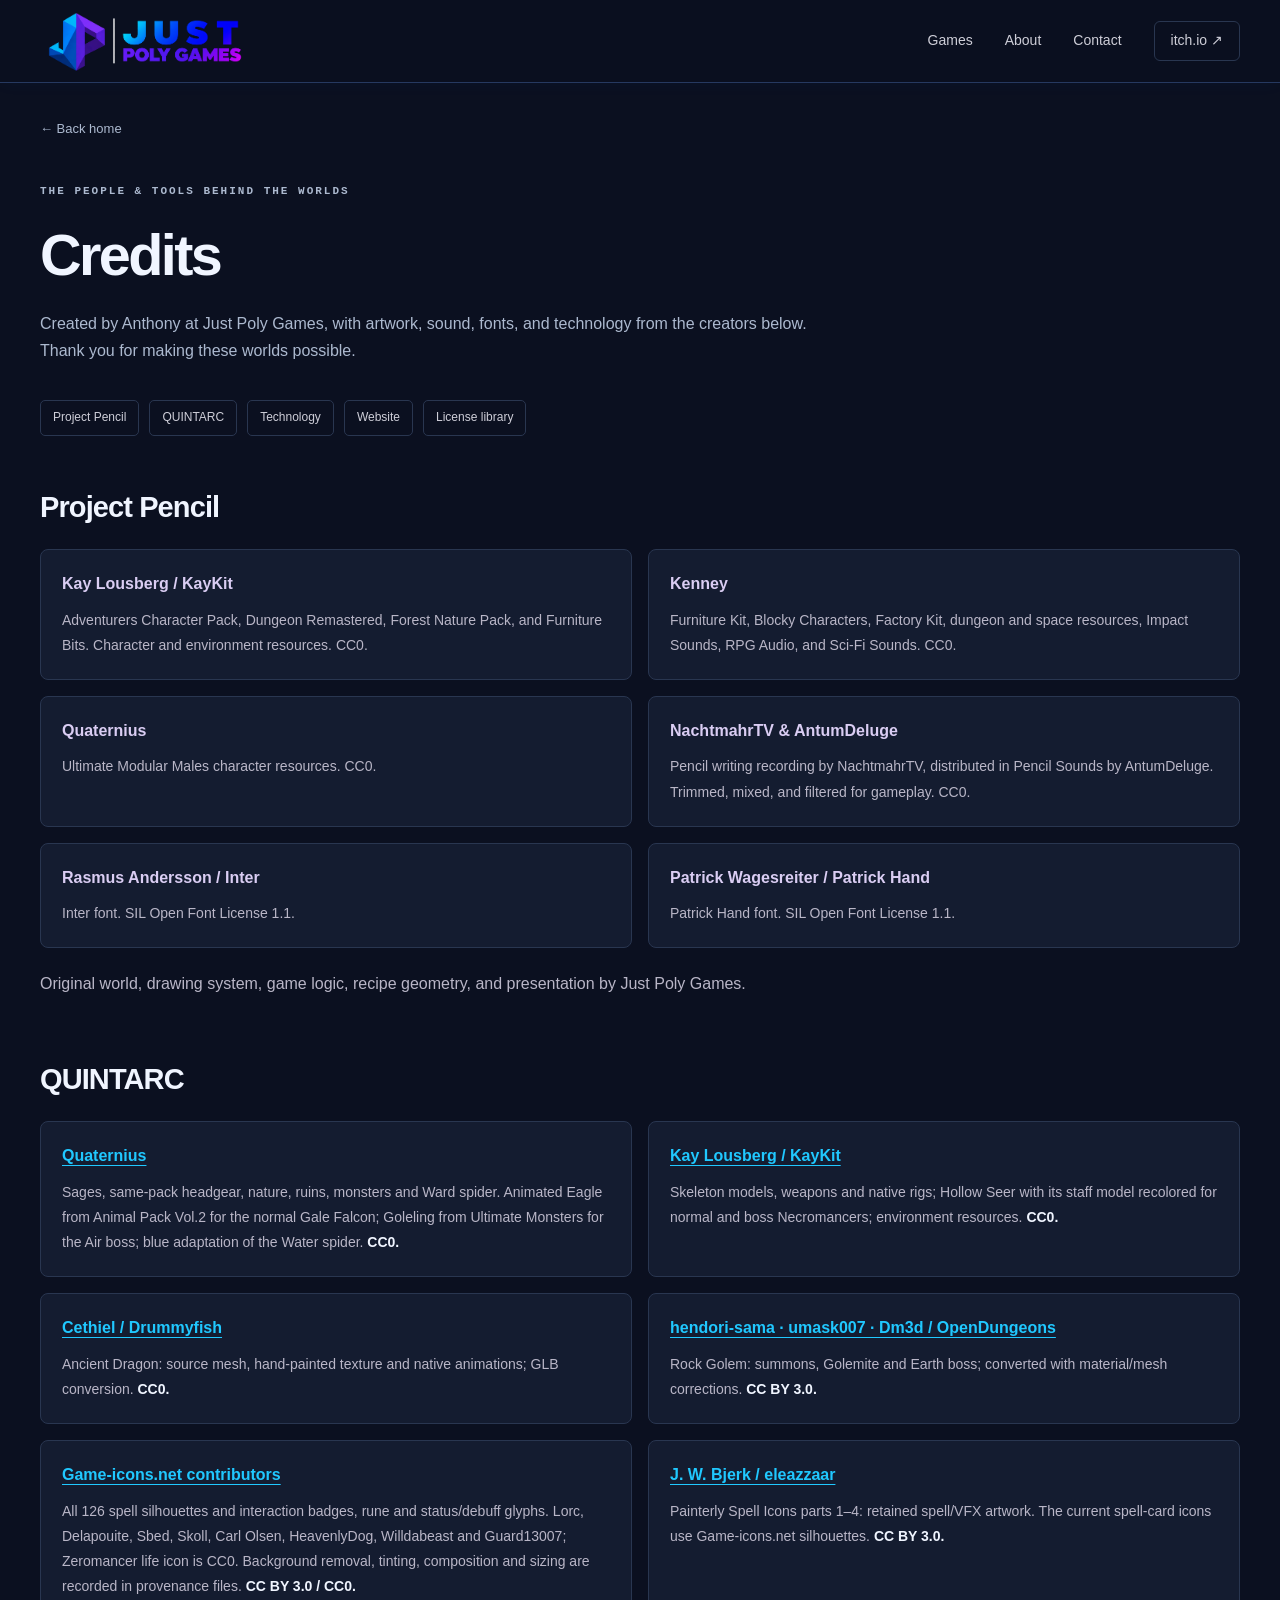
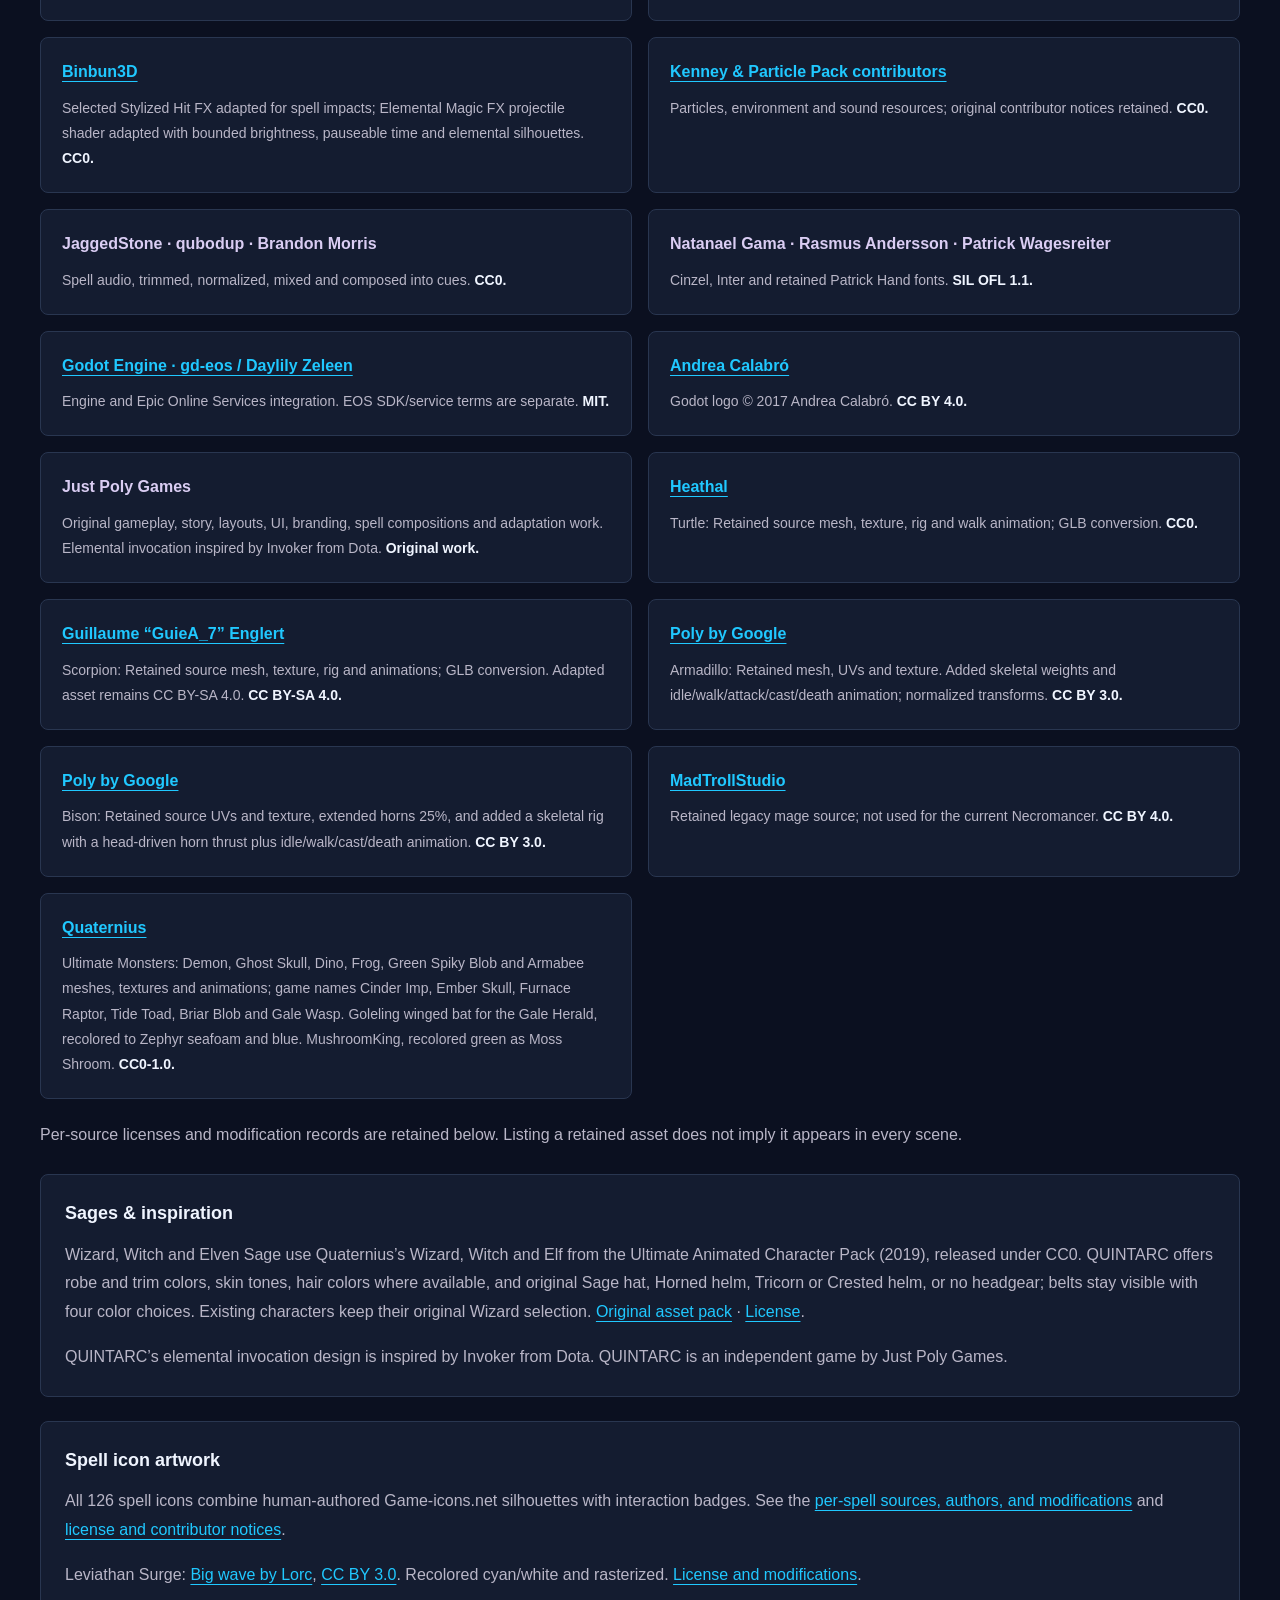
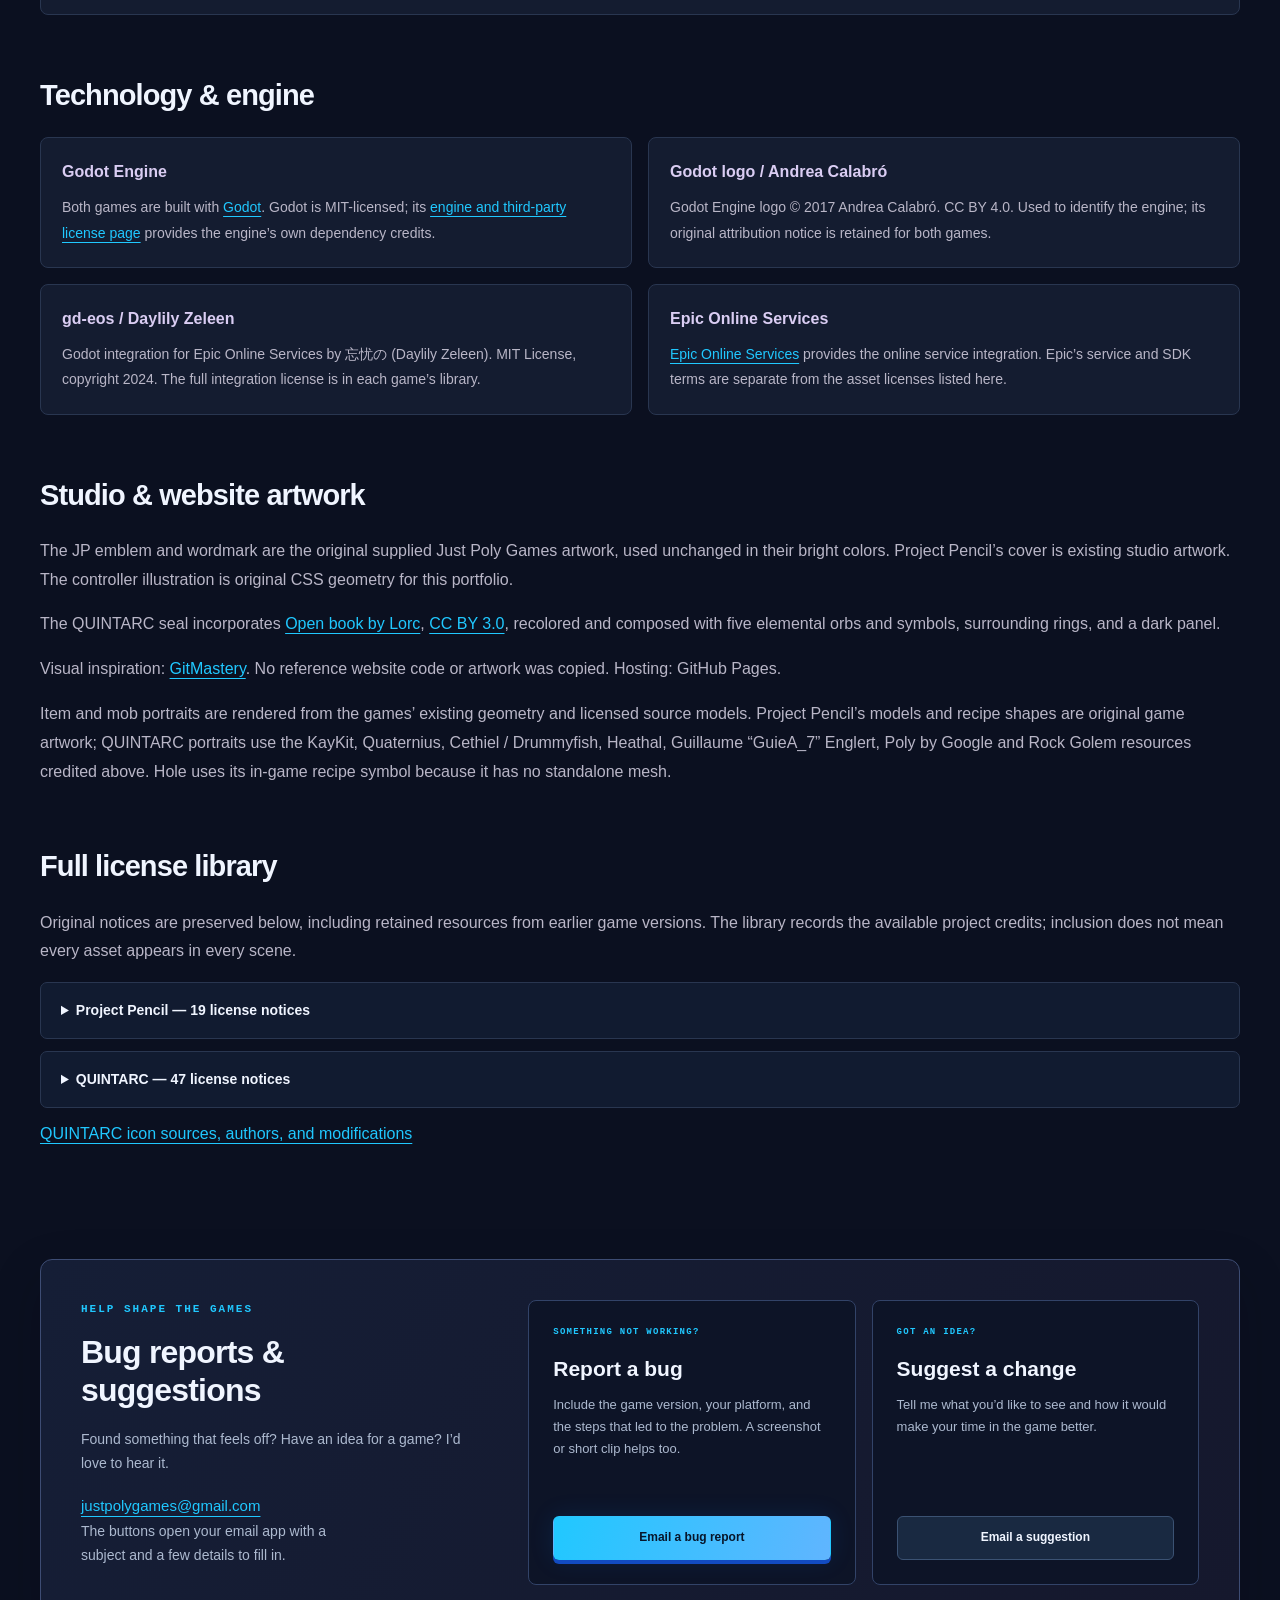
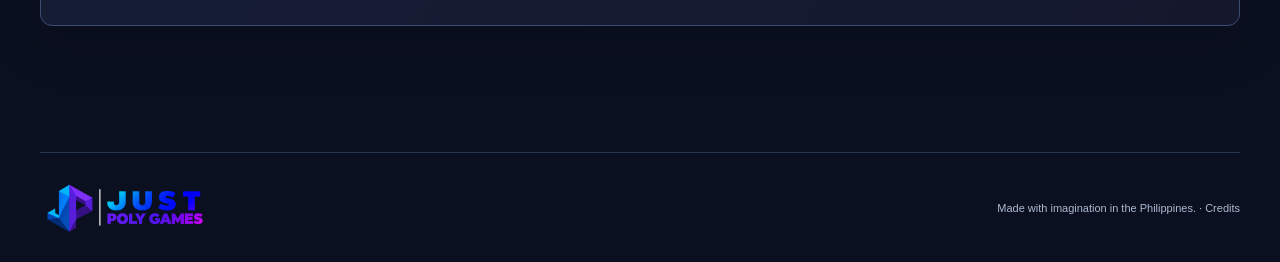
==== commit 6369fe30: "Align game credits and guides with current source" ====
--- a/credits/index.html
+++ b/credits/index.html
@@ -26,7 +26,7 @@
 <meta content="https://justpolygames.github.io/assets/just-poly-icon.png" name="twitter:image"/>
 <meta content="Just Poly Games JP icon" name="twitter:image:alt"/>
 <link href="/assets/just-poly-icon.png" rel="icon" type="image/png"/>
-<link href="/style.css?v=8f3b533b7d04" rel="stylesheet"/>
+<link href="/style.css?v=4c6f703e5e93" rel="stylesheet"/>
 <script defer="" src="/site.js?v=4e0687dd5b8b"></script>
 <script type="application/ld+json">
 {
@@ -72,7 +72,7 @@
 }
 </script>
 </head>
-<body><a class="skip" href="#main">Skip to content</a><header class="site-header"><div class="wrap header-inner"><a aria-label="Just Poly Games home" class="brand" href="/"><img alt="Just Poly Games" class="brand-logo" height="724" src="/assets/just-poly-games.png?v=53f25c708ec6" width="2172"/></a><nav aria-label="Main navigation"><a href="/#games">Games</a><a href="/#about">About</a><a href="#contact">Contact</a><a class="nav-external" href="https://justpolygames.itch.io/" rel="noopener noreferrer" target="_blank">itch.io <span aria-hidden="true">↗</span></a></nav></div></header><main class="wrap wiki" id="main"><a class="back-link" href="/">← Back home</a><section class="credits-intro"><p class="eyebrow">THE PEOPLE &amp; TOOLS BEHIND THE WORLDS</p><h1>Credits</h1><p>Created by Anthony at Just Poly Games, with artwork, sound, fonts, and technology from the creators below. Thank you for making these worlds possible.</p></section><nav aria-label="Credits sections" class="credits-nav"><a href="#project-pencil">Project Pencil</a><a href="#quintarc">QUINTARC</a><a href="#technology">Technology</a><a href="#website">Website</a><a href="#licenses">License library</a></nav><div class="wiki-content"><section class="wiki-section" id="project-pencil"><h2>Project Pencil</h2><div class="info-grid"><article class="info-card"><h3>Kay Lousberg / KayKit</h3><p>Adventurers Character Pack, Dungeon Remastered, Forest Nature Pack, and Furniture Bits. Character and environment resources. CC0.</p></article><article class="info-card"><h3>Kenney</h3><p>Furniture Kit, Blocky Characters, Factory Kit, dungeon and space resources, Impact Sounds, RPG Audio, and Sci-Fi Sounds. CC0.</p></article><article class="info-card"><h3>Quaternius</h3><p>Ultimate Modular Males character resources. CC0.</p></article><article class="info-card"><h3>NachtmahrTV &amp; AntumDeluge</h3><p>Pencil writing recording by NachtmahrTV, distributed in Pencil Sounds by AntumDeluge. Trimmed, mixed, and filtered for gameplay. CC0.</p></article><article class="info-card"><h3>Rasmus Andersson / Inter</h3><p>Inter font. SIL Open Font License 1.1.</p></article><article class="info-card"><h3>Patrick Wagesreiter / Patrick Hand</h3><p>Patrick Hand font. SIL Open Font License 1.1.</p></article></div><p>Original world, drawing system, game logic, recipe geometry, and presentation by Just Poly Games.</p></section><section class="wiki-section" id="quintarc"><h2>QUINTARC</h2><div class="info-grid"><article class="info-card"><h3><a href="https://quaternius.com/" rel="noopener noreferrer" target="_blank">Quaternius</a></h3><p>Sages, same-pack headgear, nature, ruins, monsters and Ward spider. Animated Eagle from Animal Pack Vol.2 for the Air boss; blue adaptation of the Water spider. <strong>CC0.</strong></p></article><article class="info-card"><h3><a href="https://kaylousberg.com/" rel="noopener noreferrer" target="_blank">Kay Lousberg / KayKit</a></h3><p>Skeleton models, weapons and native rigs; Hollow Seer with its staff model recolored for normal and boss Necromancers; environment resources. <strong>CC0.</strong></p></article><article class="info-card"><h3><a href="https://opengameart.org/content/cethiels-dragon-3d" rel="noopener noreferrer" target="_blank">Cethiel / Drummyfish</a></h3><p>Ancient Dragon: source mesh, hand-painted texture and native animations; GLB conversion. <strong>CC0.</strong></p></article><article class="info-card"><h3><a href="https://opengameart.org/content/rock-golem" rel="noopener noreferrer" target="_blank">hendori-sama · umask007 · Dm3d / OpenDungeons</a></h3><p>Rock Golem: summons, Golemite and Earth boss; converted with material/mesh corrections. <strong>CC BY 3.0.</strong></p></article><article class="info-card"><h3><a href="https://game-icons.net/" rel="noopener noreferrer" target="_blank">Game-icons.net contributors</a></h3><p>All 126 skill silhouettes and interaction badges, rune and status/debuff glyphs. Lorc, Delapouite, Sbed, Skoll, Carl Olsen, HeavenlyDog, Willdabeast and Guard13007; Zeromancer life icon is CC0. Background removal, tinting, composition and sizing are recorded in provenance files. <strong>CC BY 3.0 / CC0.</strong></p></article><article class="info-card"><h3><a href="https://opengameart.org/content/painterly-spell-icons-part-1" rel="noopener noreferrer" target="_blank">J. W. Bjerk / eleazzaar</a></h3><p>Painterly Spell Icons parts 1–4: retained spell/VFX artwork. The current skill-card icons use Game-icons.net silhouettes. <strong>CC BY 3.0.</strong></p></article><article class="info-card"><h3>Binbun3D</h3><p>Selected Stylized Hit FX adapted for spell impacts. <strong>CC0.</strong></p></article><article class="info-card"><h3><a href="https://kenney.nl/" rel="noopener noreferrer" target="_blank">Kenney &amp; Particle Pack contributors</a></h3><p>Particles, environment and sound resources; original contributor notices retained. <strong>CC0.</strong></p></article><article class="info-card"><h3>JaggedStone · qubodup · Brandon Morris</h3><p>Spell audio, trimmed, normalized, mixed and composed into cues. <strong>CC0.</strong></p></article><article class="info-card"><h3>Natanael Gama · Rasmus Andersson · Patrick Wagesreiter</h3><p>Cinzel, Inter and retained Patrick Hand fonts. <strong>SIL OFL 1.1.</strong></p></article><article class="info-card"><h3><a href="https://godotengine.org/license/" rel="noopener noreferrer" target="_blank">Godot Engine · gd-eos / Daylily Zeleen</a></h3><p>Engine and Epic Online Services integration. EOS SDK/service terms are separate. <strong>MIT.</strong></p></article><article class="info-card"><h3><a href="https://godotengine.org/press/" rel="noopener noreferrer" target="_blank">Andrea Calabró</a></h3><p>Godot logo © 2017 Andrea Calabró. <strong>CC BY 4.0.</strong></p></article><article class="info-card"><h3>Just Poly Games</h3><p>Original gameplay, story, layouts, UI, branding, spell compositions and adaptation work. Elemental invocation inspired by Invoker from Dota. <strong>Original work.</strong></p></article><article class="info-card"><h3><a href="https://opengameart.org/content/turtle-0" rel="noopener noreferrer" target="_blank">Heathal</a></h3><p>Turtle: Retained source mesh, texture, rig and walk animation; GLB conversion. <strong>CC0.</strong></p></article><article class="info-card"><h3><a href="https://opengameart.org/content/scorpion-3d" rel="noopener noreferrer" target="_blank">Guillaume “GuieA_7” Englert</a></h3><p>Scorpion: Retained source mesh, texture, rig and animations; GLB conversion. Adapted asset remains CC BY-SA 4.0. <strong>CC BY-SA 4.0.</strong></p></article><article class="info-card"><h3><a href="https://poly.pizza/m/dZ3EWgIsSJQ" rel="noopener noreferrer" target="_blank">Poly by Google</a></h3><p>Armadillo: Retained mesh, UVs and texture. Added skeletal weights and idle/walk/attack/cast/death animation; normalized transforms. <strong>CC BY 3.0.</strong></p></article><article class="info-card"><h3><a href="https://poly.pizza/m/9sTrha-TxdS" rel="noopener noreferrer" target="_blank">Poly by Google</a></h3><p>Bison: Retained mesh, UVs and texture. Added skeletal weights and idle/walk/attack/cast/death animation; normalized transforms. <strong>CC BY 3.0.</strong></p></article><article class="info-card"><h3><a href="https://sketchfab.com/3d-models/low-poly-mage-rigged-free-10771a1d02a145df95824b483515eeb6" rel="noopener noreferrer" target="_blank">MadTrollStudio</a></h3><p>Retained legacy mage source; not used for the current Necromancer. <strong>CC BY 4.0.</strong></p></article></div><p>Per-source licenses and modification records are retained below. Listing a retained asset does not imply it appears in every scene.</p><div class="credits-note" id="sage-attribution"><h3>Sages &amp; inspiration</h3><p>Wizard, Witch and Elven Sage use Quaternius’s Wizard, Witch and Elf from the Ultimate Animated Character Pack (2019), released under CC0. QUINTARC offers robe and trim colors, skin tones, hair colors where available, and original Sage hat, Horned helm, Tricorn or Crested helm, or no headgear; belts stay visible with four color choices. Existing characters keep their original Wizard selection. <a href="https://quaternius.com/packs/ultimatedanimatedcharacter.html">Original asset pack</a> · <a href="/assets/licenses/QUINTARC-Wizard-CC0.txt">License</a>.</p><p>QUINTARC’s elemental invocation design is inspired by Invoker from Dota. QUINTARC is an independent game by Just Poly Games.</p></div><div class="credits-note" id="skill-icon-attribution"><h3>Spell icon artwork</h3><p>All 126 skill icons combine human-authored Game-icons.net silhouettes with interaction badges. See the <a href="/assets/quintarc-skill-icon-provenance.json">per-skill sources, authors, and modifications</a> and <a href="/assets/licenses/QUINTARC-Skill-Identity-Icons.txt">license and contributor notices</a>.</p><p>Leviathan Surge: <a href="https://game-icons.net/1x1/lorc/big-wave.html" rel="noopener noreferrer" target="_blank">Big wave by Lorc</a>, <a href="https://creativecommons.org/licenses/by/3.0/" rel="noopener noreferrer" target="_blank">CC BY 3.0</a>. Recolored cyan/white and rasterized. <a href="/assets/licenses/QUINTARC-Wave-Icon.txt">License and modifications</a>.</p></div></section><section class="wiki-section" id="technology"><h2>Technology &amp; engine</h2><div class="info-grid"><article class="info-card"><h3>Godot Engine</h3><p>Both games are built with <a href="https://godotengine.org/" rel="noopener noreferrer" target="_blank">Godot</a>. Godot is MIT-licensed; its <a href="https://godotengine.org/license/" rel="noopener noreferrer" target="_blank">engine and third-party license page</a> provides the engine’s own dependency credits.</p></article><article class="info-card"><h3>Godot logo / Andrea Calabró</h3><p>Godot Engine logo © 2017 Andrea Calabró. CC BY 4.0. Used to identify the engine; its original attribution notice is retained for both games.</p></article><article class="info-card"><h3>gd-eos / Daylily Zeleen</h3><p>Godot integration for Epic Online Services by 忘忧の (Daylily Zeleen). MIT License, copyright 2024. The full integration license is in each game’s library.</p></article><article class="info-card"><h3>Epic Online Services</h3><p><a href="https://dev.epicgames.com/en-US/services" rel="noopener noreferrer" target="_blank">Epic Online Services</a> provides the online service integration. Epic’s service and SDK terms are separate from the asset licenses listed here.</p></article></div></section><section class="wiki-section" id="website"><h2>Studio &amp; website artwork</h2><p>The JP emblem and wordmark are the original supplied Just Poly Games artwork, used unchanged in their bright colors. Project Pencil’s cover is existing studio artwork. The controller illustration is original CSS geometry for this portfolio.</p><p>The QUINTARC seal incorporates <a href="https://game-icons.net/1x1/lorc/open-book.html" rel="noopener noreferrer" target="_blank">Open book by Lorc</a>, <a href="https://creativecommons.org/licenses/by/3.0/" rel="noopener noreferrer" target="_blank">CC BY 3.0</a>, recolored and composed with five elemental orbs and symbols, surrounding rings, and a dark panel.</p><p>Visual inspiration: <a href="https://gitmastery.me/" rel="noopener noreferrer" target="_blank">GitMastery</a>. No reference website code or artwork was copied. Hosting: GitHub Pages.</p><p>Item and mob portraits are rendered from the games’ existing geometry and licensed source models. Project Pencil’s models and recipe shapes are original game artwork; QUINTARC portraits use the KayKit and Quaternius resources credited above. Hole uses its in-game recipe symbol because it has no standalone mesh.</p></section><section class="wiki-section" id="licenses"><h2>Full license library</h2><p>Original notices are preserved below, including retained resources from earlier game versions. The library records the available project credits; inclusion does not mean every asset appears in every scene.</p><details><summary>Project Pencil — 19 license notices</summary><ul class="license-list"><li><a href="/assets/licenses/project-pencil/addons/gd-eos/LICENSE">addons/gd-eos/LICENSE</a></li><li><a href="/assets/licenses/project-pencil/assets/dungeon/License.txt">assets/dungeon/License</a></li><li><a href="/assets/licenses/project-pencil/assets/environment/archive/LICENSE.txt">assets/environment/archive/LICENSE</a></li><li><a href="/assets/licenses/project-pencil/assets/environment/dungeon/LICENSE.txt">assets/environment/dungeon/LICENSE</a></li><li><a href="/assets/licenses/project-pencil/assets/environment/factory/LICENSE.txt">assets/environment/factory/LICENSE</a></li><li><a href="/assets/licenses/project-pencil/assets/environment/factory/License.txt">assets/environment/factory/License</a></li><li><a href="/assets/licenses/project-pencil/assets/environment/forest/LICENSE.txt">assets/environment/forest/LICENSE</a></li><li><a href="/assets/licenses/project-pencil/assets/environment/space/License.txt">assets/environment/space/License</a></li><li><a href="/assets/licenses/project-pencil/assets/licenses/Godot-Logo-CC-BY-4.0.txt">Godot-Logo-CC-BY-4.0</a></li><li><a href="/assets/licenses/project-pencil/assets/licenses/Inter-OFL.txt">Inter-OFL</a></li><li><a href="/assets/licenses/project-pencil/assets/licenses/KayKit-Adventurers-CC0.txt">KayKit-Adventurers-CC0</a></li><li><a href="/assets/licenses/project-pencil/assets/licenses/Kenney-RPG-Audio.txt">Kenney-RPG-Audio</a></li><li><a href="/assets/licenses/project-pencil/assets/licenses/Kenney-Sci-Fi-Sounds.txt">Kenney-Sci-Fi-Sounds</a></li><li><a href="/assets/licenses/project-pencil/assets/licenses/PatrickHand-OFL.txt">PatrickHand-OFL</a></li><li><a href="/assets/licenses/project-pencil/assets/licenses/Quaternius-Modular-CC0.txt">Quaternius-Modular-CC0</a></li><li><a href="/assets/licenses/project-pencil/assets/licenses/characters-CC0.txt">characters-CC0</a></li><li><a href="/assets/licenses/project-pencil/assets/licenses/furniture-CC0.txt">furniture-CC0</a></li><li><a href="/assets/licenses/project-pencil/assets/licenses/pencil-writing.txt">pencil-writing</a></li><li><a href="/assets/licenses/project-pencil/assets/licenses/sounds-CC0.txt">sounds-CC0</a></li></ul></details><details><summary>QUINTARC — 45 license notices</summary><ul class="license-list"><li><a href="/assets/licenses/quintarc/addons/gd-eos/LICENSE">addons/gd-eos/LICENSE</a></li><li><a href="/assets/licenses/quintarc/assets/dungeon/License.txt">assets/dungeon/License</a></li><li><a href="/assets/licenses/quintarc/assets/environment/archive/LICENSE.txt">assets/environment/archive/LICENSE</a></li><li><a href="/assets/licenses/quintarc/assets/environment/dungeon/LICENSE.txt">assets/environment/dungeon/LICENSE</a></li><li><a href="/assets/licenses/quintarc/assets/environment/factory/LICENSE.txt">assets/environment/factory/LICENSE</a></li><li><a href="/assets/licenses/quintarc/assets/environment/factory/License.txt">assets/environment/factory/License</a></li><li><a href="/assets/licenses/quintarc/assets/environment/forest/LICENSE.txt">assets/environment/forest/LICENSE</a></li><li><a href="/assets/licenses/quintarc/assets/environment/space/License.txt">assets/environment/space/License</a></li><li><a href="/assets/licenses/quintarc/assets/licenses/Godot-Logo-CC-BY-4.0.txt">Godot-Logo-CC-BY-4.0</a></li><li><a href="/assets/licenses/quintarc/assets/licenses/Inter-OFL.txt">Inter-OFL</a></li><li><a href="/assets/licenses/quintarc/assets/licenses/KayKit-Adventurers-CC0.txt">KayKit-Adventurers-CC0</a></li><li><a href="/assets/licenses/quintarc/assets/licenses/Kenney-Particles-CC0.txt">Kenney-Particles-CC0</a></li><li><a href="/assets/licenses/quintarc/assets/licenses/Kenney-RPG-Audio.txt">Kenney-RPG-Audio</a></li><li><a href="/assets/licenses/quintarc/assets/licenses/Kenney-Sci-Fi-Sounds.txt">Kenney-Sci-Fi-Sounds</a></li><li><a href="/assets/licenses/quintarc/assets/licenses/PatrickHand-OFL.txt">PatrickHand-OFL</a></li><li><a href="/assets/licenses/quintarc/assets/licenses/QUINTARC-Audio.txt">QUINTARC-Audio</a></li><li><a href="/assets/licenses/quintarc/assets/licenses/QUINTARC-Binbun.txt">QUINTARC-Binbun</a></li><li><a href="/assets/licenses/quintarc/assets/licenses/QUINTARC-Cinzel-OFL.txt">QUINTARC-Cinzel-OFL</a></li><li><a href="/assets/licenses/quintarc/assets/licenses/QUINTARC-Mage.txt">QUINTARC-Mage</a></li><li><a href="/assets/licenses/quintarc/assets/licenses/QUINTARC-Monsters.txt">QUINTARC-Monsters</a></li><li><a href="/assets/licenses/quintarc/assets/licenses/QUINTARC-Nature.txt">QUINTARC-Nature</a></li><li><a href="/assets/licenses/quintarc/assets/licenses/QUINTARC-Painterly-Icons.txt">QUINTARC-Painterly-Icons</a></li><li><a href="/assets/licenses/quintarc/assets/licenses/QUINTARC-Rock-Golem.txt">QUINTARC-Rock-Golem</a></li><li><a href="/assets/licenses/quintarc/assets/licenses/QUINTARC-Ruins.txt">QUINTARC-Ruins</a></li><li><a href="/assets/licenses/quintarc/assets/licenses/QUINTARC-Sage.txt">QUINTARC-Sage</a></li><li><a href="/assets/licenses/quintarc/assets/licenses/QUINTARC-Skeletons.txt">QUINTARC-Skeletons</a></li><li><a href="/assets/licenses/quintarc/assets/licenses/QUINTARC-Symbols.txt">QUINTARC-Symbols</a></li><li><a href="/assets/licenses/quintarc/assets/licenses/Quaternius-Modular-CC0.txt">Quaternius-Modular-CC0</a></li><li><a href="/assets/licenses/quintarc/assets/licenses/characters-CC0.txt">characters-CC0</a></li><li><a href="/assets/licenses/quintarc/assets/licenses/furniture-CC0.txt">furniture-CC0</a></li><li><a href="/assets/licenses/quintarc/assets/licenses/pencil-writing.txt">pencil-writing</a></li><li><a href="/assets/licenses/quintarc/assets/licenses/sounds-CC0.txt">sounds-CC0</a></li><li><a href="/assets/licenses/quintarc/assets/quintarc/orb-effects/license.txt">assets/quintarc/orb-effects/license</a></li><li><a href="/assets/licenses/quintarc/assets/quintarc/sage/License.txt">assets/quintarc/sage/License</a></li><li><a href="/assets/licenses/quintarc/assets/quintarc/symbols/license.txt">assets/quintarc/symbols/license</a></li><li><a href="/assets/licenses/quintarc/assets/licenses/QUINTARC-Ancient-Dragon.txt">QUINTARC-Ancient-Dragon</a></li><li><a href="/assets/licenses/quintarc/assets/licenses/QUINTARC-Armadillo.txt">QUINTARC-Armadillo</a></li><li><a href="/assets/licenses/quintarc/assets/licenses/QUINTARC-Bison.txt">QUINTARC-Bison</a></li><li><a href="/assets/licenses/quintarc/assets/licenses/QUINTARC-Eagle.txt">QUINTARC-Eagle</a></li><li><a href="/assets/licenses/quintarc/assets/licenses/QUINTARC-Easy-Enemies.txt">QUINTARC-Easy-Enemies</a></li><li><a href="/assets/licenses/quintarc/assets/licenses/QUINTARC-Scorpion.txt">QUINTARC-Scorpion</a></li><li><a href="/assets/licenses/quintarc/assets/licenses/QUINTARC-Skill-Identity-Icons.txt">QUINTARC-Skill-Identity-Icons</a></li><li><a href="/assets/licenses/quintarc/assets/licenses/QUINTARC-Turtle.txt">QUINTARC-Turtle</a></li><li><a href="/assets/licenses/quintarc/assets/licenses/QUINTARC-Wave-Icon.txt">QUINTARC-Wave-Icon</a></li><li><a href="/assets/licenses/quintarc/assets/licenses/QUINTARC-Wizard-CC0.txt">QUINTARC-Wizard-CC0</a></li></ul></details><p><a href="/assets/licenses/quintarc-symbol-sources.json">QUINTARC icon sources, authors, and modifications</a></p></section></div><section aria-labelledby="feedback-heading" class="wrap contact-section" id="contact">
+<body><a class="skip" href="#main">Skip to content</a><header class="site-header"><div class="wrap header-inner"><a aria-label="Just Poly Games home" class="brand" href="/"><img alt="Just Poly Games" class="brand-logo" height="724" src="/assets/just-poly-games.png?v=53f25c708ec6" width="2172"/></a><nav aria-label="Main navigation"><a href="/#games">Games</a><a href="/#about">About</a><a href="#contact">Contact</a><a class="nav-external" href="https://justpolygames.itch.io/" rel="noopener noreferrer" target="_blank">itch.io <span aria-hidden="true">↗</span></a></nav></div></header><main class="wrap wiki" id="main"><a class="back-link" href="/">← Back home</a><section class="credits-intro"><p class="eyebrow">THE PEOPLE &amp; TOOLS BEHIND THE WORLDS</p><h1>Credits</h1><p>Created by Anthony at Just Poly Games, with artwork, sound, fonts, and technology from the creators below. Thank you for making these worlds possible.</p></section><nav aria-label="Credits sections" class="credits-nav"><a href="#project-pencil">Project Pencil</a><a href="#quintarc">QUINTARC</a><a href="#technology">Technology</a><a href="#website">Website</a><a href="#licenses">License library</a></nav><div class="wiki-content"><section class="wiki-section" id="project-pencil"><h2>Project Pencil</h2><div class="info-grid"><article class="info-card"><h3>Kay Lousberg / KayKit</h3><p>Adventurers Character Pack, Dungeon Remastered, Forest Nature Pack, and Furniture Bits. Character and environment resources. CC0.</p></article><article class="info-card"><h3>Kenney</h3><p>Furniture Kit, Blocky Characters, Factory Kit, dungeon and space resources, Impact Sounds, RPG Audio, and Sci-Fi Sounds. CC0.</p></article><article class="info-card"><h3>Quaternius</h3><p>Ultimate Modular Males character resources. CC0.</p></article><article class="info-card"><h3>NachtmahrTV &amp; AntumDeluge</h3><p>Pencil writing recording by NachtmahrTV, distributed in Pencil Sounds by AntumDeluge. Trimmed, mixed, and filtered for gameplay. CC0.</p></article><article class="info-card"><h3>Rasmus Andersson / Inter</h3><p>Inter font. SIL Open Font License 1.1.</p></article><article class="info-card"><h3>Patrick Wagesreiter / Patrick Hand</h3><p>Patrick Hand font. SIL Open Font License 1.1.</p></article></div><p>Original world, drawing system, game logic, recipe geometry, and presentation by Just Poly Games.</p></section><section class="wiki-section" id="quintarc"><h2>QUINTARC</h2><div class="info-grid"><article class="info-card"><h3><a href="https://quaternius.com/" rel="noopener noreferrer" target="_blank">Quaternius</a></h3><p>Sages, same-pack headgear, nature, ruins, monsters and Ward spider. Animated Eagle from Animal Pack Vol.2 for the normal Gale Falcon; Goleling from Ultimate Monsters for the Air boss; blue adaptation of the Water spider. <strong>CC0.</strong></p></article><article class="info-card"><h3><a href="https://kaylousberg.com/" rel="noopener noreferrer" target="_blank">Kay Lousberg / KayKit</a></h3><p>Skeleton models, weapons and native rigs; Hollow Seer with its staff model recolored for normal and boss Necromancers; environment resources. <strong>CC0.</strong></p></article><article class="info-card"><h3><a href="https://opengameart.org/content/cethiels-dragon-3d" rel="noopener noreferrer" target="_blank">Cethiel / Drummyfish</a></h3><p>Ancient Dragon: source mesh, hand-painted texture and native animations; GLB conversion. <strong>CC0.</strong></p></article><article class="info-card"><h3><a href="https://opengameart.org/content/rock-golem" rel="noopener noreferrer" target="_blank">hendori-sama · umask007 · Dm3d / OpenDungeons</a></h3><p>Rock Golem: summons, Golemite and Earth boss; converted with material/mesh corrections. <strong>CC BY 3.0.</strong></p></article><article class="info-card"><h3><a href="https://game-icons.net/" rel="noopener noreferrer" target="_blank">Game-icons.net contributors</a></h3><p>All 126 spell silhouettes and interaction badges, rune and status/debuff glyphs. Lorc, Delapouite, Sbed, Skoll, Carl Olsen, HeavenlyDog, Willdabeast and Guard13007; Zeromancer life icon is CC0. Background removal, tinting, composition and sizing are recorded in provenance files. <strong>CC BY 3.0 / CC0.</strong></p></article><article class="info-card"><h3><a href="https://opengameart.org/content/painterly-spell-icons-part-1" rel="noopener noreferrer" target="_blank">J. W. Bjerk / eleazzaar</a></h3><p>Painterly Spell Icons parts 1–4: retained spell/VFX artwork. The current spell-card icons use Game-icons.net silhouettes. <strong>CC BY 3.0.</strong></p></article><article class="info-card"><h3><a href="https://binbun3d.itch.io/elemental-magic-fx" rel="noopener noreferrer" target="_blank">Binbun3D</a></h3><p>Selected Stylized Hit FX adapted for spell impacts; Elemental Magic FX projectile shader adapted with bounded brightness, pauseable time and elemental silhouettes. <strong>CC0.</strong></p></article><article class="info-card"><h3><a href="https://kenney.nl/" rel="noopener noreferrer" target="_blank">Kenney &amp; Particle Pack contributors</a></h3><p>Particles, environment and sound resources; original contributor notices retained. <strong>CC0.</strong></p></article><article class="info-card"><h3>JaggedStone · qubodup · Brandon Morris</h3><p>Spell audio, trimmed, normalized, mixed and composed into cues. <strong>CC0.</strong></p></article><article class="info-card"><h3>Natanael Gama · Rasmus Andersson · Patrick Wagesreiter</h3><p>Cinzel, Inter and retained Patrick Hand fonts. <strong>SIL OFL 1.1.</strong></p></article><article class="info-card"><h3><a href="https://godotengine.org/license/" rel="noopener noreferrer" target="_blank">Godot Engine · gd-eos / Daylily Zeleen</a></h3><p>Engine and Epic Online Services integration. EOS SDK/service terms are separate. <strong>MIT.</strong></p></article><article class="info-card"><h3><a href="https://godotengine.org/press/" rel="noopener noreferrer" target="_blank">Andrea Calabró</a></h3><p>Godot logo © 2017 Andrea Calabró. <strong>CC BY 4.0.</strong></p></article><article class="info-card"><h3>Just Poly Games</h3><p>Original gameplay, story, layouts, UI, branding, spell compositions and adaptation work. Elemental invocation inspired by Invoker from Dota. <strong>Original work.</strong></p></article><article class="info-card"><h3><a href="https://opengameart.org/content/turtle-0" rel="noopener noreferrer" target="_blank">Heathal</a></h3><p>Turtle: Retained source mesh, texture, rig and walk animation; GLB conversion. <strong>CC0.</strong></p></article><article class="info-card"><h3><a href="https://opengameart.org/content/scorpion-3d" rel="noopener noreferrer" target="_blank">Guillaume “GuieA_7” Englert</a></h3><p>Scorpion: Retained source mesh, texture, rig and animations; GLB conversion. Adapted asset remains CC BY-SA 4.0. <strong>CC BY-SA 4.0.</strong></p></article><article class="info-card"><h3><a href="https://poly.pizza/m/dZ3EWgIsSJQ" rel="noopener noreferrer" target="_blank">Poly by Google</a></h3><p>Armadillo: Retained mesh, UVs and texture. Added skeletal weights and idle/walk/attack/cast/death animation; normalized transforms. <strong>CC BY 3.0.</strong></p></article><article class="info-card"><h3><a href="https://poly.pizza/m/9sTrha-TxdS" rel="noopener noreferrer" target="_blank">Poly by Google</a></h3><p>Bison: Retained source UVs and texture, extended horns 25%, and added a skeletal rig with a head-driven horn thrust plus idle/walk/cast/death animation. <strong>CC BY 3.0.</strong></p></article><article class="info-card"><h3><a href="https://sketchfab.com/3d-models/low-poly-mage-rigged-free-10771a1d02a145df95824b483515eeb6" rel="noopener noreferrer" target="_blank">MadTrollStudio</a></h3><p>Retained legacy mage source; not used for the current Necromancer. <strong>CC BY 4.0.</strong></p></article><article class="info-card"><h3><a href="https://quaternius.com/packs/ultimatemonsters.html" rel="noopener noreferrer" target="_blank">Quaternius</a></h3><p>Ultimate Monsters: Demon, Ghost Skull, Dino, Frog, Green Spiky Blob and Armabee meshes, textures and animations; game names Cinder Imp, Ember Skull, Furnace Raptor, Tide Toad, Briar Blob and Gale Wasp. Goleling winged bat for the Gale Herald, recolored to Zephyr seafoam and blue. MushroomKing, recolored green as Moss Shroom. <strong>CC0-1.0.</strong></p></article></div><p>Per-source licenses and modification records are retained below. Listing a retained asset does not imply it appears in every scene.</p><div class="credits-note" id="sage-attribution"><h3>Sages &amp; inspiration</h3><p>Wizard, Witch and Elven Sage use Quaternius’s Wizard, Witch and Elf from the Ultimate Animated Character Pack (2019), released under CC0. QUINTARC offers robe and trim colors, skin tones, hair colors where available, and original Sage hat, Horned helm, Tricorn or Crested helm, or no headgear; belts stay visible with four color choices. Existing characters keep their original Wizard selection. <a href="https://quaternius.com/packs/ultimatedanimatedcharacter.html">Original asset pack</a> · <a href="/assets/licenses/QUINTARC-Wizard-CC0.txt">License</a>.</p><p>QUINTARC’s elemental invocation design is inspired by Invoker from Dota. QUINTARC is an independent game by Just Poly Games.</p></div><div class="credits-note" id="skill-icon-attribution"><h3>Spell icon artwork</h3><p>All 126 spell icons combine human-authored Game-icons.net silhouettes with interaction badges. See the <a href="/assets/quintarc-skill-icon-provenance.json">per-spell sources, authors, and modifications</a> and <a href="/assets/licenses/QUINTARC-Skill-Identity-Icons.txt">license and contributor notices</a>.</p><p>Leviathan Surge: <a href="https://game-icons.net/1x1/lorc/big-wave.html" rel="noopener noreferrer" target="_blank">Big wave by Lorc</a>, <a href="https://creativecommons.org/licenses/by/3.0/" rel="noopener noreferrer" target="_blank">CC BY 3.0</a>. Recolored cyan/white and rasterized. <a href="/assets/licenses/QUINTARC-Wave-Icon.txt">License and modifications</a>.</p></div></section><section class="wiki-section" id="technology"><h2>Technology &amp; engine</h2><div class="info-grid"><article class="info-card"><h3>Godot Engine</h3><p>Both games are built with <a href="https://godotengine.org/" rel="noopener noreferrer" target="_blank">Godot</a>. Godot is MIT-licensed; its <a href="https://godotengine.org/license/" rel="noopener noreferrer" target="_blank">engine and third-party license page</a> provides the engine’s own dependency credits.</p></article><article class="info-card"><h3>Godot logo / Andrea Calabró</h3><p>Godot Engine logo © 2017 Andrea Calabró. CC BY 4.0. Used to identify the engine; its original attribution notice is retained for both games.</p></article><article class="info-card"><h3>gd-eos / Daylily Zeleen</h3><p>Godot integration for Epic Online Services by 忘忧の (Daylily Zeleen). MIT License, copyright 2024. The full integration license is in each game’s library.</p></article><article class="info-card"><h3>Epic Online Services</h3><p><a href="https://dev.epicgames.com/en-US/services" rel="noopener noreferrer" target="_blank">Epic Online Services</a> provides the online service integration. Epic’s service and SDK terms are separate from the asset licenses listed here.</p></article></div></section><section class="wiki-section" id="website"><h2>Studio &amp; website artwork</h2><p>The JP emblem and wordmark are the original supplied Just Poly Games artwork, used unchanged in their bright colors. Project Pencil’s cover is existing studio artwork. The controller illustration is original CSS geometry for this portfolio.</p><p>The QUINTARC seal incorporates <a href="https://game-icons.net/1x1/lorc/open-book.html" rel="noopener noreferrer" target="_blank">Open book by Lorc</a>, <a href="https://creativecommons.org/licenses/by/3.0/" rel="noopener noreferrer" target="_blank">CC BY 3.0</a>, recolored and composed with five elemental orbs and symbols, surrounding rings, and a dark panel.</p><p>Visual inspiration: <a href="https://gitmastery.me/" rel="noopener noreferrer" target="_blank">GitMastery</a>. No reference website code or artwork was copied. Hosting: GitHub Pages.</p><p>Item and mob portraits are rendered from the games’ existing geometry and licensed source models. Project Pencil’s models and recipe shapes are original game artwork; QUINTARC portraits use the KayKit, Quaternius, Cethiel / Drummyfish, Heathal, Guillaume “GuieA_7” Englert, Poly by Google and Rock Golem resources credited above. Hole uses its in-game recipe symbol because it has no standalone mesh.</p></section><section class="wiki-section" id="licenses"><h2>Full license library</h2><p>Original notices are preserved below, including retained resources from earlier game versions. The library records the available project credits; inclusion does not mean every asset appears in every scene.</p><details><summary>Project Pencil — 19 license notices</summary><ul class="license-list"><li><a href="/assets/licenses/project-pencil/addons/gd-eos/LICENSE">addons/gd-eos/LICENSE</a></li><li><a href="/assets/licenses/project-pencil/assets/dungeon/License.txt">assets/dungeon/License</a></li><li><a href="/assets/licenses/project-pencil/assets/environment/archive/LICENSE.txt">assets/environment/archive/LICENSE</a></li><li><a href="/assets/licenses/project-pencil/assets/environment/dungeon/LICENSE.txt">assets/environment/dungeon/LICENSE</a></li><li><a href="/assets/licenses/project-pencil/assets/environment/factory/LICENSE.txt">assets/environment/factory/LICENSE</a></li><li><a href="/assets/licenses/project-pencil/assets/environment/factory/License.txt">assets/environment/factory/License</a></li><li><a href="/assets/licenses/project-pencil/assets/environment/forest/LICENSE.txt">assets/environment/forest/LICENSE</a></li><li><a href="/assets/licenses/project-pencil/assets/environment/space/License.txt">assets/environment/space/License</a></li><li><a href="/assets/licenses/project-pencil/assets/licenses/Godot-Logo-CC-BY-4.0.txt">Godot-Logo-CC-BY-4.0</a></li><li><a href="/assets/licenses/project-pencil/assets/licenses/Inter-OFL.txt">Inter-OFL</a></li><li><a href="/assets/licenses/project-pencil/assets/licenses/KayKit-Adventurers-CC0.txt">KayKit-Adventurers-CC0</a></li><li><a href="/assets/licenses/project-pencil/assets/licenses/Kenney-RPG-Audio.txt">Kenney-RPG-Audio</a></li><li><a href="/assets/licenses/project-pencil/assets/licenses/Kenney-Sci-Fi-Sounds.txt">Kenney-Sci-Fi-Sounds</a></li><li><a href="/assets/licenses/project-pencil/assets/licenses/PatrickHand-OFL.txt">PatrickHand-OFL</a></li><li><a href="/assets/licenses/project-pencil/assets/licenses/Quaternius-Modular-CC0.txt">Quaternius-Modular-CC0</a></li><li><a href="/assets/licenses/project-pencil/assets/licenses/characters-CC0.txt">characters-CC0</a></li><li><a href="/assets/licenses/project-pencil/assets/licenses/furniture-CC0.txt">furniture-CC0</a></li><li><a href="/assets/licenses/project-pencil/assets/licenses/pencil-writing.txt">pencil-writing</a></li><li><a href="/assets/licenses/project-pencil/assets/licenses/sounds-CC0.txt">sounds-CC0</a></li></ul></details><details><summary>QUINTARC — 47 license notices</summary><ul class="license-list"><li><a href="/assets/licenses/quintarc/addons/gd-eos/LICENSE">addons/gd-eos/LICENSE</a></li><li><a href="/assets/licenses/quintarc/assets/dungeon/License.txt">assets/dungeon/License</a></li><li><a href="/assets/licenses/quintarc/assets/environment/archive/LICENSE.txt">assets/environment/archive/LICENSE</a></li><li><a href="/assets/licenses/quintarc/assets/environment/dungeon/LICENSE.txt">assets/environment/dungeon/LICENSE</a></li><li><a href="/assets/licenses/quintarc/assets/environment/factory/LICENSE.txt">assets/environment/factory/LICENSE</a></li><li><a href="/assets/licenses/quintarc/assets/environment/factory/License.txt">assets/environment/factory/License</a></li><li><a href="/assets/licenses/quintarc/assets/environment/forest/LICENSE.txt">assets/environment/forest/LICENSE</a></li><li><a href="/assets/licenses/quintarc/assets/environment/space/License.txt">assets/environment/space/License</a></li><li><a href="/assets/licenses/quintarc/assets/licenses/Godot-Logo-CC-BY-4.0.txt">Godot-Logo-CC-BY-4.0</a></li><li><a href="/assets/licenses/quintarc/assets/licenses/Inter-OFL.txt">Inter-OFL</a></li><li><a href="/assets/licenses/quintarc/assets/licenses/KayKit-Adventurers-CC0.txt">KayKit-Adventurers-CC0</a></li><li><a href="/assets/licenses/quintarc/assets/licenses/Kenney-Particles-CC0.txt">Kenney-Particles-CC0</a></li><li><a href="/assets/licenses/quintarc/assets/licenses/Kenney-RPG-Audio.txt">Kenney-RPG-Audio</a></li><li><a href="/assets/licenses/quintarc/assets/licenses/Kenney-Sci-Fi-Sounds.txt">Kenney-Sci-Fi-Sounds</a></li><li><a href="/assets/licenses/quintarc/assets/licenses/PatrickHand-OFL.txt">PatrickHand-OFL</a></li><li><a href="/assets/licenses/quintarc/assets/licenses/QUINTARC-Audio.txt">QUINTARC-Audio</a></li><li><a href="/assets/licenses/quintarc/assets/licenses/QUINTARC-Binbun.txt">QUINTARC-Binbun</a></li><li><a href="/assets/licenses/quintarc/assets/licenses/QUINTARC-Cinzel-OFL.txt">QUINTARC-Cinzel-OFL</a></li><li><a href="/assets/licenses/quintarc/assets/licenses/QUINTARC-Mage.txt">QUINTARC-Mage</a></li><li><a href="/assets/licenses/quintarc/assets/licenses/QUINTARC-Monsters.txt">QUINTARC-Monsters</a></li><li><a href="/assets/licenses/quintarc/assets/licenses/QUINTARC-Nature.txt">QUINTARC-Nature</a></li><li><a href="/assets/licenses/quintarc/assets/licenses/QUINTARC-Painterly-Icons.txt">QUINTARC-Painterly-Icons</a></li><li><a href="/assets/licenses/quintarc/assets/licenses/QUINTARC-Rock-Golem.txt">QUINTARC-Rock-Golem</a></li><li><a href="/assets/licenses/quintarc/assets/licenses/QUINTARC-Ruins.txt">QUINTARC-Ruins</a></li><li><a href="/assets/licenses/quintarc/assets/licenses/QUINTARC-Sage.txt">QUINTARC-Sage</a></li><li><a href="/assets/licenses/quintarc/assets/licenses/QUINTARC-Skeletons.txt">QUINTARC-Skeletons</a></li><li><a href="/assets/licenses/quintarc/assets/licenses/QUINTARC-Symbols.txt">QUINTARC-Symbols</a></li><li><a href="/assets/licenses/quintarc/assets/licenses/Quaternius-Modular-CC0.txt">Quaternius-Modular-CC0</a></li><li><a href="/assets/licenses/quintarc/assets/licenses/characters-CC0.txt">characters-CC0</a></li><li><a href="/assets/licenses/quintarc/assets/licenses/furniture-CC0.txt">furniture-CC0</a></li><li><a href="/assets/licenses/quintarc/assets/licenses/pencil-writing.txt">pencil-writing</a></li><li><a href="/assets/licenses/quintarc/assets/licenses/sounds-CC0.txt">sounds-CC0</a></li><li><a href="/assets/licenses/quintarc/assets/quintarc/orb-effects/license.txt">assets/quintarc/orb-effects/license</a></li><li><a href="/assets/licenses/quintarc/assets/quintarc/sage/License.txt">assets/quintarc/sage/License</a></li><li><a href="/assets/licenses/quintarc/assets/quintarc/symbols/license.txt">assets/quintarc/symbols/license</a></li><li><a href="/assets/licenses/quintarc/assets/licenses/QUINTARC-Easy-Enemies.txt">QUINTARC-Easy-Enemies</a></li><li><a href="/assets/licenses/quintarc/assets/licenses/QUINTARC-Skill-Identity-Icons.txt">QUINTARC-spell-Identity-Icons</a></li><li><a href="/assets/licenses/quintarc/assets/licenses/QUINTARC-Wave-Icon.txt">QUINTARC-Wave-Icon</a></li><li><a href="/assets/licenses/quintarc/assets/licenses/QUINTARC-Wizard-CC0.txt">QUINTARC-Wizard-CC0</a></li><li><a href="/assets/licenses/quintarc/assets/licenses/QUINTARC-Ancient-Dragon.txt">QUINTARC-Ancient-Dragon</a></li><li><a href="/assets/licenses/quintarc/assets/licenses/QUINTARC-Eagle.txt">QUINTARC-Eagle</a></li><li><a href="/assets/licenses/quintarc/assets/licenses/QUINTARC-Armadillo.txt">QUINTARC-Armadillo</a></li><li><a href="/assets/licenses/quintarc/assets/licenses/QUINTARC-Bison.txt">QUINTARC-Bison</a></li><li><a href="/assets/licenses/quintarc/assets/licenses/QUINTARC-Scorpion.txt">QUINTARC-Scorpion</a></li><li><a href="/assets/licenses/quintarc/assets/licenses/QUINTARC-Turtle.txt">QUINTARC-Turtle</a></li><li><a href="/assets/licenses/quintarc/assets/licenses/QUINTARC-Ultimate-Monsters.txt">QUINTARC-Ultimate-Monsters</a></li><li><a href="/assets/licenses/quintarc/assets/vfx/third_party/binbun-elemental/LICENSE.txt">Binbun Elemental Magic FX — CC0</a></li></ul></details><p><a href="/assets/licenses/quintarc-symbol-sources.json">QUINTARC icon sources, authors, and modifications</a></p></section></div><section aria-labelledby="feedback-heading" class="wrap contact-section" id="contact">
 <div class="feedback-panel">
 <div class="feedback-intro"><p class="eyebrow">HELP SHAPE THE GAMES</p><h2 id="feedback-heading">Bug reports &amp;<br class="feedback-break"/> suggestions</h2><p>Found something that feels off? Have an idea for a game? I’d love to hear it.</p><a class="feedback-email" href="mailto:justpolygames@gmail.com">justpolygames@gmail.com</a><p class="feedback-note">The buttons open your email app with a subject and a few details to fill in.</p></div>
 <div class="feedback-options"><article class="feedback-card"><p class="eyebrow">SOMETHING NOT WORKING?</p><h3>Report a bug</h3><p>Include the game version, your platform, and the steps that led to the problem. A screenshot or short clip helps too.</p><a class="button primary" href="mailto:justpolygames@gmail.com?subject=%5BJust%20Poly%20Games%5D%20Bug%20report%3A%20&amp;body=Game%3A%20%0AVersion%3A%20%0APlatform%3A%20%0A%0AWhat%20happened%3A%20%0A%0ASteps%20to%20reproduce%3A%20%0A1.%20%0A%0AExpected%20result%3A%20%0A">Email a bug report</a></article><article class="feedback-card"><p class="eyebrow">GOT AN IDEA?</p><h3>Suggest a change</h3><p>Tell me what you’d like to see and how it would make your time in the game better.</p><a class="button secondary" href="mailto:justpolygames@gmail.com?subject=%5BJust%20Poly%20Games%5D%20Suggestion%3A%20&amp;body=Game%3A%20%0AVersion%3A%20%0APlatform%3A%20%0A%0AMy%20suggestion%3A%20%0A%0AWhy%20it%20would%20help%3A%20%0A">Email a suggestion</a></article></div>
--- a/style.css
+++ b/style.css
@@ -115,7 +115,7 @@
 
 /* The same licensed glyphs and colors used by QUINTARC pickups and its HUD. */
 .quintarc-symbol{display:inline-block;width:2rem;height:2rem;flex:0 0 2rem;background-color:var(--glyph-color);-webkit-mask:var(--glyph) center/contain no-repeat;mask:var(--glyph) center/contain no-repeat}
-#arenas .info-card h3,#runes .info-card h3{display:flex;align-items:center;gap:.65rem}
+#arenas .info-card h3,#runes .info-card h3,#statuses .info-card h3{display:flex;align-items:center;gap:.65rem}
 
 /* Match the in-game grimoire: summary above two columns of labeled details. */
 .spell-details{display:grid;grid-template-columns:repeat(2,minmax(0,1fr));gap:18px;border-top:1px solid var(--line);padding-top:14px;margin-bottom:18px;font-size:12px;line-height:1.65}
@@ -151,3 +151,8 @@
 
 /* Footer attribution stays opposite the studio logo. */
 .footer>span{margin-left:auto;text-align:right}
+
+/* QUINTARC covers retain their native ratio at every breakpoint. */
+.card-art.quintarc-art{height:auto;aspect-ratio:9/5}
+.card-art.quintarc-art img{display:block;width:100%;height:100%;object-fit:contain}
+.wiki-hero>img.quintarc-hero-cover{display:block;width:100%;height:auto;aspect-ratio:9/5;object-fit:contain}
